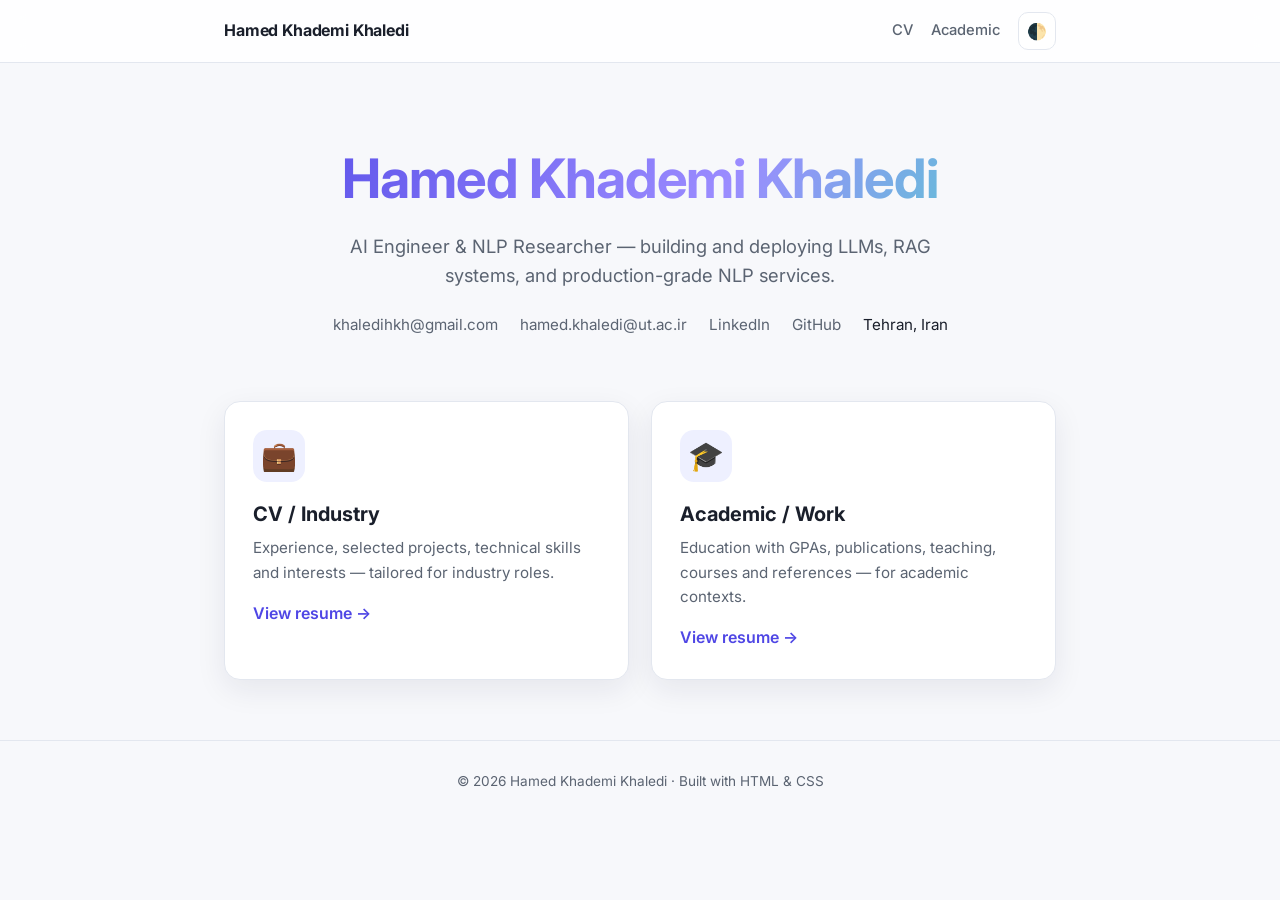
==== index.html @ bf644f71 "Add resume site (landing + CV + academic versions)" ====
<!DOCTYPE html>
<html lang="en" data-theme="light">
<head>
  <meta charset="UTF-8" />
  <meta name="viewport" content="width=device-width, initial-scale=1.0" />
  <title>Hamed Khademi Khaledi — Resume</title>
  <meta name="description" content="AI Engineer & NLP Researcher. Resume of Hamed Khademi Khaledi." />
  <link rel="stylesheet" href="assets/style.css" />
  <link rel="preconnect" href="https://fonts.googleapis.com" />
  <link href="https://fonts.googleapis.com/css2?family=Inter:wght@400;500;600;700&display=swap" rel="stylesheet" />
</head>
<body>
  <nav class="nav">
    <div class="wrap nav-inner">
      <div class="brand"><a href="index.html">Hamed Khademi Khaledi</a></div>
      <div class="nav-links">
        <a href="cv.html">CV</a>
        <a href="work.html">Academic</a>
        <button class="theme-toggle" data-theme-toggle aria-label="Toggle theme" title="Toggle light/dark">🌓</button>
      </div>
    </div>
  </nav>

  <header class="hero wrap">
    <h1>Hamed Khademi Khaledi</h1>
    <p class="tagline">AI Engineer &amp; NLP Researcher — building and deploying LLMs, RAG systems, and production-grade NLP services.</p>
    <div class="contacts">
      <a href="mailto:khaledihkh@gmail.com">khaledihkh@gmail.com</a>
      <a href="mailto:hamed.khaledi@ut.ac.ir">hamed.khaledi@ut.ac.ir</a>
      <a href="https://www.linkedin.com/in/hamed-khademi/" target="_blank" rel="noopener">LinkedIn</a>
      <a href="https://github.com/hamedkhaledi" target="_blank" rel="noopener">GitHub</a>
      <span>Tehran, Iran</span>
    </div>
  </header>

  <main class="wrap">
    <section class="cards">
      <a class="card" href="cv.html">
        <div class="ico">💼</div>
        <h3>CV / Industry</h3>
        <p>Experience, selected projects, technical skills and interests — tailored for industry roles.</p>
        <div class="go">View resume →</div>
      </a>
      <a class="card" href="work.html">
        <div class="ico">🎓</div>
        <h3>Academic / Work</h3>
        <p>Education with GPAs, publications, teaching, courses and references — for academic contexts.</p>
        <div class="go">View resume →</div>
      </a>
    </section>
  </main>

  <footer>
    <div class="wrap">© <span id="year"></span> Hamed Khademi Khaledi · Built with HTML &amp; CSS</div>
  </footer>

  <script src="assets/theme.js"></script>
  <script>document.getElementById("year").textContent = new Date().getFullYear();</script>
</body>
</html>
---- assets/style.css ----
:root {
  --bg: #f7f8fb;
  --bg-elev: #ffffff;
  --bg-soft: #eef1f7;
  --text: #1a1f2b;
  --text-soft: #5b6472;
  --accent: #4f46e5;
  --accent-soft: #eef0ff;
  --border: #e3e7ef;
  --shadow: 0 10px 30px rgba(20, 30, 60, 0.08);
  --radius: 16px;
  --max: 880px;
}

[data-theme="dark"] {
  --bg: #0e1117;
  --bg-elev: #161b22;
  --bg-soft: #1c232d;
  --text: #e6e9ef;
  --text-soft: #97a0b0;
  --accent: #818cf8;
  --accent-soft: #1e2440;
  --border: #2a313c;
  --shadow: 0 10px 30px rgba(0, 0, 0, 0.45);
}

* { box-sizing: border-box; }

html { scroll-behavior: smooth; }

body {
  margin: 0;
  font-family: "Inter", -apple-system, BlinkMacSystemFont, "Segoe UI", Roboto,
    Helvetica, Arial, sans-serif;
  background: var(--bg);
  color: var(--text);
  line-height: 1.6;
  -webkit-font-smoothing: antialiased;
  transition: background 0.25s ease, color 0.25s ease;
}

a { color: var(--accent); text-decoration: none; }
a:hover { text-decoration: underline; }

.wrap { max-width: var(--max); margin: 0 auto; padding: 0 24px; }

/* ---------- Top nav ---------- */
.nav {
  position: sticky;
  top: 0;
  z-index: 20;
  background: color-mix(in srgb, var(--bg-elev) 85%, transparent);
  backdrop-filter: saturate(180%) blur(12px);
  border-bottom: 1px solid var(--border);
}
.nav-inner {
  display: flex;
  align-items: center;
  justify-content: space-between;
  height: 62px;
}
.brand { font-weight: 700; letter-spacing: -0.01em; }
.brand a { color: var(--text); }
.brand a:hover { text-decoration: none; }
.nav-links { display: flex; align-items: center; gap: 18px; }
.nav-links a {
  color: var(--text-soft);
  font-size: 0.92rem;
  font-weight: 500;
}
.nav-links a:hover { color: var(--text); text-decoration: none; }

.theme-toggle {
  display: inline-flex;
  align-items: center;
  justify-content: center;
  width: 38px;
  height: 38px;
  border-radius: 10px;
  border: 1px solid var(--border);
  background: var(--bg-elev);
  color: var(--text);
  cursor: pointer;
  font-size: 1rem;
  transition: transform 0.15s ease, border-color 0.15s ease;
}
.theme-toggle:hover { transform: translateY(-1px); border-color: var(--accent); }

/* ---------- Hero (landing) ---------- */
.hero {
  padding: 72px 0 40px;
  text-align: center;
}
.hero h1 {
  font-size: clamp(2.2rem, 6vw, 3.4rem);
  margin: 0 0 10px;
  letter-spacing: -0.02em;
  background: linear-gradient(120deg, var(--accent), #9b8cff 60%, #4ad6c4);
  -webkit-background-clip: text;
  background-clip: text;
  color: transparent;
}
.hero .tagline {
  font-size: 1.15rem;
  color: var(--text-soft);
  margin: 0 auto 22px;
  max-width: 620px;
}
.hero .contacts {
  display: flex;
  flex-wrap: wrap;
  gap: 10px 22px;
  justify-content: center;
  font-size: 0.95rem;
}
.hero .contacts a { color: var(--text-soft); }
.hero .contacts a:hover { color: var(--accent); }

/* ---------- Version cards ---------- */
.cards {
  display: grid;
  grid-template-columns: repeat(auto-fit, minmax(260px, 1fr));
  gap: 22px;
  padding: 24px 0 60px;
}
.card {
  display: block;
  background: var(--bg-elev);
  border: 1px solid var(--border);
  border-radius: var(--radius);
  padding: 28px;
  box-shadow: var(--shadow);
  transition: transform 0.18s ease, border-color 0.18s ease;
  color: var(--text);
}
.card:hover {
  transform: translateY(-4px);
  border-color: var(--accent);
  text-decoration: none;
}
.card .ico {
  font-size: 1.8rem;
  width: 52px; height: 52px;
  display: grid; place-items: center;
  border-radius: 14px;
  background: var(--accent-soft);
  color: var(--accent);
  margin-bottom: 16px;
}
.card h3 { margin: 0 0 6px; font-size: 1.25rem; }
.card p { margin: 0; color: var(--text-soft); font-size: 0.95rem; }
.card .go { margin-top: 16px; font-weight: 600; color: var(--accent); }

/* ---------- Resume page ---------- */
.resume { padding: 40px 0 70px; }
.resume-header { text-align: center; padding-bottom: 8px; }
.resume-header h1 {
  font-size: clamp(1.8rem, 5vw, 2.6rem);
  margin: 0 0 8px;
  letter-spacing: -0.02em;
}
.resume-header .sub { color: var(--text-soft); margin: 0 0 12px; }
.resume-header .contacts {
  display: flex; flex-wrap: wrap; gap: 6px 18px;
  justify-content: center; font-size: 0.9rem; color: var(--text-soft);
}

.section { margin-top: 34px; }
.section > h2 {
  font-size: 1.05rem;
  text-transform: uppercase;
  letter-spacing: 0.08em;
  color: var(--accent);
  margin: 0 0 14px;
  padding-bottom: 8px;
  border-bottom: 2px solid var(--border);
}

.entry { margin-bottom: 18px; }
.entry .row {
  display: flex;
  justify-content: space-between;
  align-items: baseline;
  gap: 16px;
  flex-wrap: wrap;
}
.entry .title { font-weight: 700; }
.entry .org { color: var(--text-soft); font-weight: 500; }
.entry .meta { color: var(--text-soft); font-size: 0.88rem; white-space: nowrap; }
.entry ul { margin: 6px 0 0; padding-left: 20px; }
.entry ul li { margin: 3px 0; }

.summary p { color: var(--text); margin: 0; }

.skills { display: grid; grid-template-columns: repeat(auto-fit, minmax(240px, 1fr)); gap: 10px 24px; }
.skill { margin: 4px 0; }
.skill b { color: var(--text); }

.back-link { display: inline-block; margin-top: 30px; color: var(--text-soft); font-size: 0.9rem; }
.back-link:hover { color: var(--accent); }

footer {
  text-align: center;
  color: var(--text-soft);
  font-size: 0.85rem;
  padding: 30px 0 50px;
  border-top: 1px solid var(--border);
}

@media (max-width: 520px) {
  .nav-links { gap: 12px; }
  .resume-header .contacts { font-size: 0.82rem; }
}
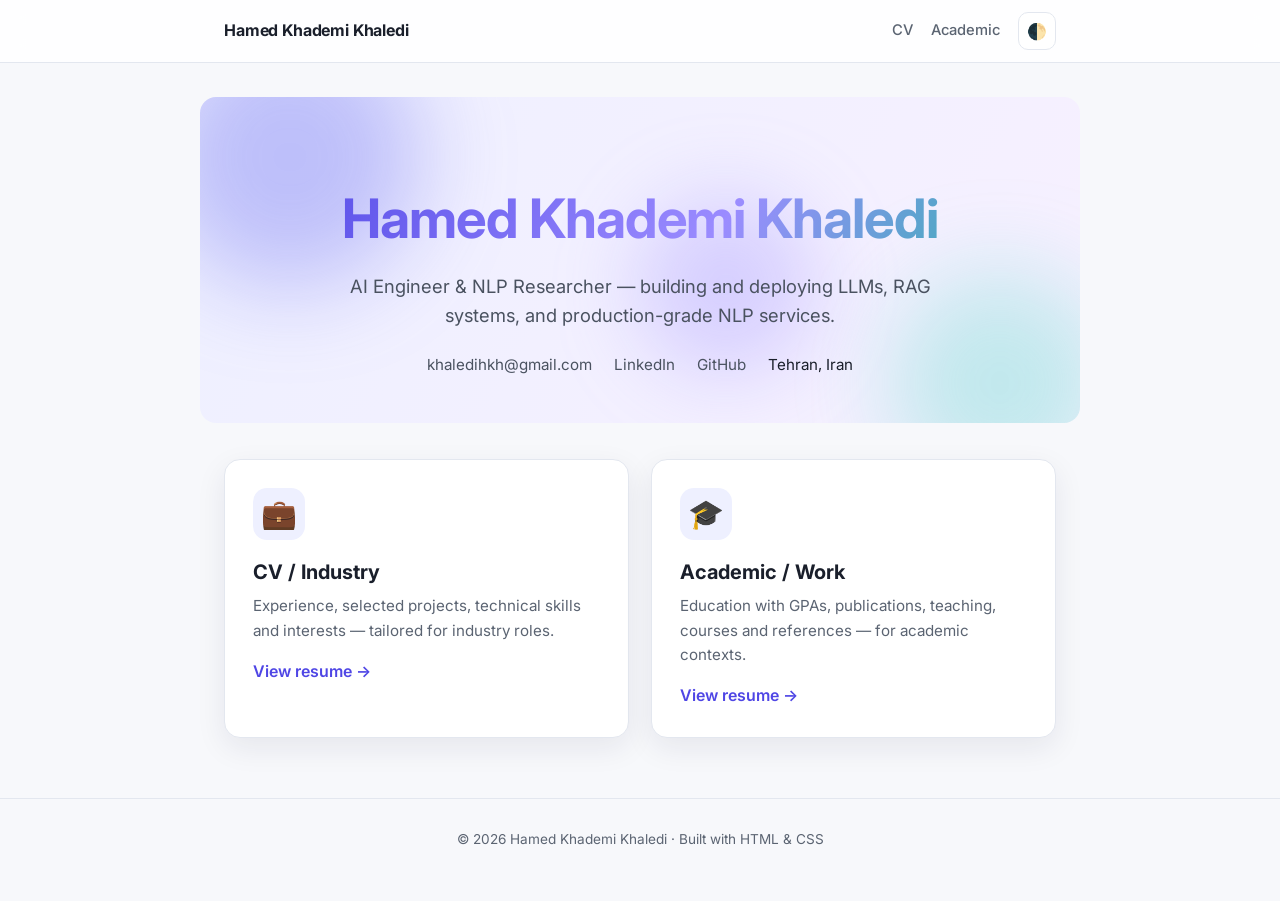
==== commit b5d8cd25: "Enhance site: gradient hero, scroll-reveal, section nav, skill bars; drop ut.ac.ir & Twitter" ====
--- a/index.html
+++ b/index.html
@@ -22,11 +22,11 @@
   </nav>
 
   <header class="hero wrap">
+    <span class="blob" aria-hidden="true"></span>
     <h1>Hamed Khademi Khaledi</h1>
     <p class="tagline">AI Engineer &amp; NLP Researcher — building and deploying LLMs, RAG systems, and production-grade NLP services.</p>
     <div class="contacts">
       <a href="mailto:khaledihkh@gmail.com">khaledihkh@gmail.com</a>
-      <a href="mailto:hamed.khaledi@ut.ac.ir">hamed.khaledi@ut.ac.ir</a>
       <a href="https://www.linkedin.com/in/hamed-khademi/" target="_blank" rel="noopener">LinkedIn</a>
       <a href="https://github.com/hamedkhaledi" target="_blank" rel="noopener">GitHub</a>
       <span>Tehran, Iran</span>
@@ -34,7 +34,7 @@
   </header>
 
   <main class="wrap">
-    <section class="cards">
+    <section class="cards reveal">
       <a class="card" href="cv.html">
         <div class="ico">💼</div>
         <h3>CV / Industry</h3>
--- a/assets/style.css
+++ b/assets/style.css
@@ -10,6 +10,13 @@
   --shadow: 0 10px 30px rgba(20, 30, 60, 0.08);
   --radius: 16px;
   --max: 880px;
+
+  --hero-grad: linear-gradient(120deg, #eef0ff 0%, #f6f0ff 45%, #e8fbff 100%);
+  --blob-1: rgba(99, 102, 241, 0.35);
+  --blob-2: rgba(74, 214, 196, 0.30);
+  --blob-3: rgba(155, 140, 255, 0.32);
+  --hero-text: #1a1f2b;
+  --hero-sub: #4a5260;
 }
 
 [data-theme="dark"] {
@@ -22,6 +29,13 @@
   --accent-soft: #1e2440;
   --border: #2a313c;
   --shadow: 0 10px 30px rgba(0, 0, 0, 0.45);
+
+  --hero-grad: linear-gradient(120deg, #1b2138 0%, #271b3c 45%, #102a33 100%);
+  --blob-1: rgba(129, 140, 248, 0.40);
+  --blob-2: rgba(74, 214, 196, 0.28);
+  --blob-3: rgba(155, 140, 255, 0.34);
+  --hero-text: #eef1f8;
+  --hero-sub: #aab2c2;
 }
 
 * { box-sizing: border-box; }
@@ -86,23 +100,90 @@
 }
 .theme-toggle:hover { transform: translateY(-1px); border-color: var(--accent); }
 
+/* ---------- Gradient hero + floating blobs ---------- */
+.hero,
+.resume-header {
+  position: relative;
+  overflow: hidden;
+  border-radius: var(--radius);
+  background: var(--hero-grad);
+  background-size: 200% 200%;
+  animation: heroShift 14s ease infinite;
+  color: var(--hero-text);
+}
+.hero > *,
+.resume-header > * { position: relative; z-index: 2; }
+
+.hero::before, .hero::after,
+.resume-header::before, .resume-header::after {
+  content: "";
+  position: absolute;
+  border-radius: 50%;
+  filter: blur(46px);
+  z-index: 1;
+  pointer-events: none;
+}
+.hero::before, .resume-header::before {
+  width: 260px; height: 260px;
+  background: var(--blob-1);
+  top: -70px; left: -40px;
+  animation: float1 11s ease-in-out infinite;
+}
+.hero::after, .resume-header::after {
+  width: 220px; height: 220px;
+  background: var(--blob-2);
+  bottom: -70px; right: -30px;
+  animation: float2 13s ease-in-out infinite;
+}
+/* third blob via an inner span for richer motion */
+.blob {
+  position: absolute;
+  width: 180px; height: 180px;
+  border-radius: 50%;
+  background: var(--blob-3);
+  filter: blur(40px);
+  z-index: 1;
+  top: 30%; right: 30%;
+  animation: float3 15s ease-in-out infinite;
+  pointer-events: none;
+}
+
+@keyframes heroShift {
+  0% { background-position: 0% 50%; }
+  50% { background-position: 100% 50%; }
+  100% { background-position: 0% 50%; }
+}
+@keyframes float1 {
+  0%, 100% { transform: translate(0, 0) scale(1); }
+  50% { transform: translate(40px, 30px) scale(1.1); }
+}
+@keyframes float2 {
+  0%, 100% { transform: translate(0, 0) scale(1); }
+  50% { transform: translate(-35px, -25px) scale(1.12); }
+}
+@keyframes float3 {
+  0%, 100% { transform: translate(0, 0) scale(1); }
+  50% { transform: translate(-30px, 35px) scale(0.9); }
+}
+
 /* ---------- Hero (landing) ---------- */
 .hero {
-  padding: 72px 0 40px;
+  padding: 78px 28px 46px;
   text-align: center;
+  margin-top: 34px;
 }
 .hero h1 {
   font-size: clamp(2.2rem, 6vw, 3.4rem);
   margin: 0 0 10px;
   letter-spacing: -0.02em;
-  background: linear-gradient(120deg, var(--accent), #9b8cff 60%, #4ad6c4);
+  background: linear-gradient(120deg, var(--accent), #9b8cff 60%, #2bb6a8);
   -webkit-background-clip: text;
   background-clip: text;
   color: transparent;
 }
 .hero .tagline {
   font-size: 1.15rem;
-  color: var(--text-soft);
+  color: var(--hero-sub);
   margin: 0 auto 22px;
   max-width: 620px;
 }
@@ -113,7 +194,7 @@
   justify-content: center;
   font-size: 0.95rem;
 }
-.hero .contacts a { color: var(--text-soft); }
+.hero .contacts a { color: var(--hero-sub); }
 .hero .contacts a:hover { color: var(--accent); }
 
 /* ---------- Version cards ---------- */
@@ -121,7 +202,7 @@
   display: grid;
   grid-template-columns: repeat(auto-fit, minmax(260px, 1fr));
   gap: 22px;
-  padding: 24px 0 60px;
+  padding: 36px 0 60px;
 }
 .card {
   display: block;
@@ -153,19 +234,63 @@
 
 /* ---------- Resume page ---------- */
 .resume { padding: 40px 0 70px; }
-.resume-header { text-align: center; padding-bottom: 8px; }
+.resume-header {
+  text-align: center;
+  padding: 54px 28px 40px;
+  margin-bottom: 8px;
+}
 .resume-header h1 {
   font-size: clamp(1.8rem, 5vw, 2.6rem);
   margin: 0 0 8px;
   letter-spacing: -0.02em;
-}
-.resume-header .sub { color: var(--text-soft); margin: 0 0 12px; }
+  color: var(--hero-text);
+}
+.resume-header .sub { color: var(--hero-sub); margin: 0 0 12px; }
 .resume-header .contacts {
   display: flex; flex-wrap: wrap; gap: 6px 18px;
-  justify-content: center; font-size: 0.9rem; color: var(--text-soft);
-}
-
-.section { margin-top: 34px; }
+  justify-content: center; font-size: 0.9rem; color: var(--hero-sub);
+}
+.resume-header .contacts a { color: var(--hero-sub); }
+.resume-header .contacts a:hover { color: var(--accent); }
+
+/* ---------- Section pill nav (TOC) ---------- */
+.toc {
+  position: sticky;
+  top: 62px;
+  z-index: 15;
+  background: color-mix(in srgb, var(--bg) 88%, transparent);
+  backdrop-filter: saturate(160%) blur(10px);
+  border-bottom: 1px solid var(--border);
+  margin: 22px 0 8px;
+}
+.toc-inner {
+  display: flex;
+  gap: 8px;
+  padding: 10px 0;
+  overflow-x: auto;
+  scrollbar-width: none;
+}
+.toc-inner::-webkit-scrollbar { display: none; }
+.toc a {
+  padding: 6px 14px;
+  border-radius: 999px;
+  font-size: 0.82rem;
+  font-weight: 600;
+  color: var(--text-soft);
+  border: 1px solid var(--border);
+  background: var(--bg-elev);
+  white-space: nowrap;
+  transition: all 0.15s ease;
+}
+.toc a:hover { color: var(--text); text-decoration: none; border-color: var(--accent); }
+.toc a.active {
+  background: var(--accent);
+  color: #fff;
+  border-color: var(--accent);
+}
+
+/* ---------- Sections & reveal ---------- */
+.section { margin-top: 34px; scroll-margin-top: 120px; }
 .section > h2 {
   font-size: 1.05rem;
   text-transform: uppercase;
@@ -192,9 +317,30 @@
 
 .summary p { color: var(--text); margin: 0; }
 
-.skills { display: grid; grid-template-columns: repeat(auto-fit, minmax(240px, 1fr)); gap: 10px 24px; }
-.skill { margin: 4px 0; }
-.skill b { color: var(--text); }
+/* ---------- Animated skill bars ---------- */
+.skills {
+  display: grid;
+  grid-template-columns: repeat(auto-fit, minmax(280px, 1fr));
+  gap: 16px 28px;
+}
+.skill { margin: 0; }
+.skill .label { font-size: 0.92rem; }
+.skill .label b { color: var(--text); }
+.skill .bar {
+  height: 7px;
+  border-radius: 999px;
+  background: var(--bg-soft);
+  margin-top: 7px;
+  overflow: hidden;
+}
+.skill .fill {
+  height: 100%;
+  width: 0;
+  border-radius: 999px;
+  background: linear-gradient(90deg, var(--accent), #9b8cff 70%, #2bb6a8);
+  transition: width 1s cubic-bezier(0.2, 0.8, 0.2, 1);
+}
+.skill.is-visible .fill { width: 100%; }
 
 .back-link { display: inline-block; margin-top: 30px; color: var(--text-soft); font-size: 0.9rem; }
 .back-link:hover { color: var(--accent); }
@@ -207,6 +353,25 @@
   border-top: 1px solid var(--border);
 }
 
+/* ---------- Scroll-reveal ---------- */
+.reveal {
+  opacity: 0;
+  transform: translateY(26px);
+  transition: opacity 0.6s ease, transform 0.6s ease;
+}
+.reveal.is-visible {
+  opacity: 1;
+  transform: none;
+}
+
+@media (prefers-reduced-motion: reduce) {
+  .reveal { opacity: 1; transform: none; transition: none; }
+  .hero, .resume-header, .hero::before, .hero::after,
+  .resume-header::before, .resume-header::after, .blob { animation: none; }
+  .skill .fill { transition: none; }
+  .skill.is-visible .fill { width: 100%; }
+}
+
 @media (max-width: 520px) {
   .nav-links { gap: 12px; }
   .resume-header .contacts { font-size: 0.82rem; }
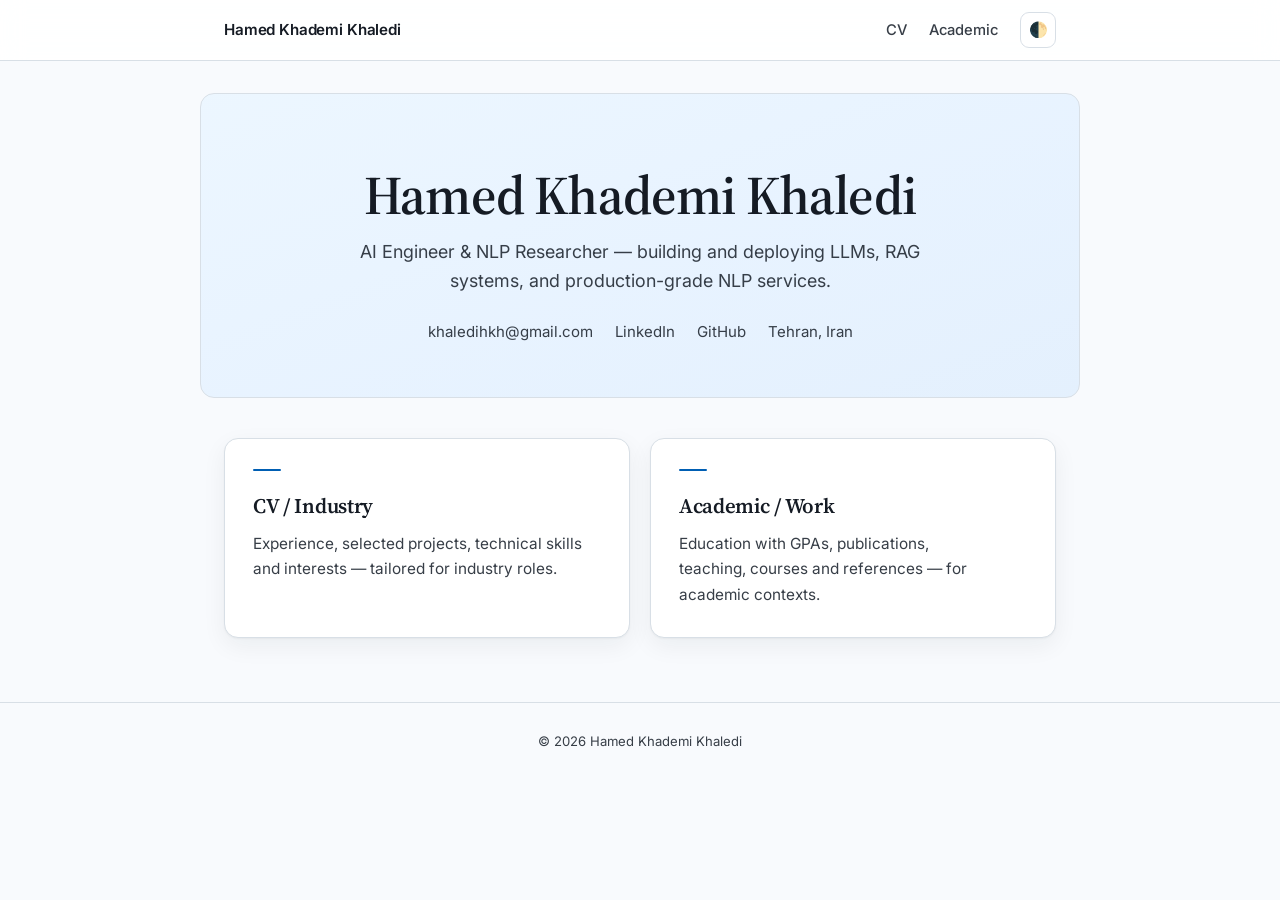
==== commit 46ef67a4: "Polish site styling and interactivity" ====
--- a/index.html
+++ b/index.html
@@ -7,7 +7,8 @@
   <meta name="description" content="AI Engineer & NLP Researcher. Resume of Hamed Khademi Khaledi." />
   <link rel="stylesheet" href="assets/style.css" />
   <link rel="preconnect" href="https://fonts.googleapis.com" />
-  <link href="https://fonts.googleapis.com/css2?family=Inter:wght@400;500;600;700&display=swap" rel="stylesheet" />
+  <link rel="preconnect" href="https://fonts.gstatic.com" crossorigin />
+  <link href="https://fonts.googleapis.com/css2?family=Inter:wght@400;500;600;700&family=Source+Serif+4:opsz,wght@8..60,400;8..60,600;8..60,700&display=swap" rel="stylesheet" />
 </head>
 <body>
   <nav class="nav">
@@ -22,9 +23,8 @@
   </nav>
 
   <header class="hero wrap">
-    <span class="blob" aria-hidden="true"></span>
     <h1>Hamed Khademi Khaledi</h1>
-    <p class="tagline">AI Engineer &amp; NLP Researcher — building and deploying LLMs, RAG systems, and production-grade NLP services.</p>
+    <p class="tagline">AI Engineer & NLP Researcher — building and deploying LLMs, RAG systems, and production-grade NLP services.</p>
     <div class="contacts">
       <a href="mailto:khaledihkh@gmail.com">khaledihkh@gmail.com</a>
       <a href="https://www.linkedin.com/in/hamed-khademi/" target="_blank" rel="noopener">LinkedIn</a>
@@ -36,25 +36,26 @@
   <main class="wrap">
     <section class="cards reveal">
       <a class="card" href="cv.html">
-        <div class="ico">💼</div>
+        <div class="marker" aria-hidden="true"></div>
         <h3>CV / Industry</h3>
         <p>Experience, selected projects, technical skills and interests — tailored for industry roles.</p>
-        <div class="go">View resume →</div>
       </a>
       <a class="card" href="work.html">
-        <div class="ico">🎓</div>
+        <div class="marker" aria-hidden="true"></div>
         <h3>Academic / Work</h3>
         <p>Education with GPAs, publications, teaching, courses and references — for academic contexts.</p>
-        <div class="go">View resume →</div>
       </a>
     </section>
   </main>
 
   <footer>
-    <div class="wrap">© <span id="year"></span> Hamed Khademi Khaledi · Built with HTML &amp; CSS</div>
+    <div class="wrap">© <span id="year"></span> Hamed Khademi Khaledi</div>
   </footer>
 
   <script src="assets/theme.js"></script>
   <script>document.getElementById("year").textContent = new Date().getFullYear();</script>
+<!-- impeccable-live-start -->
+<script src="http://localhost:8400/live.js"></script>
+<!-- impeccable-live-end -->
 </body>
 </html>
--- a/assets/style.css
+++ b/assets/style.css
@@ -1,41 +1,65 @@
+/* ============================================================
+   Hamed Khademi Khaledi — Resume site
+   One committed brand color (editorial blue, OKLCH).
+   Tinted neutrals lean toward that hue, not toward warmth.
+   Serif display + sans body = contrast axis, not Inter-everywhere.
+   ============================================================ */
+
 :root {
-  --bg: #f7f8fb;
-  --bg-elev: #ffffff;
-  --bg-soft: #eef1f7;
-  --text: #1a1f2b;
-  --text-soft: #5b6472;
-  --accent: #4f46e5;
-  --accent-soft: #eef0ff;
-  --border: #e3e7ef;
-  --shadow: 0 10px 30px rgba(20, 30, 60, 0.08);
-  --radius: 16px;
+  /* Brand anchor — one saturated color, identity-driven */
+  --accent:        oklch(0.48 0.16 250);
+  --accent-strong: oklch(0.40 0.18 250);
+  --accent-soft:   oklch(0.96 0.018 250);
+
+  /* Tinted neutrals — slight cool lean toward the accent hue */
+  --bg:        oklch(0.985 0.004 250);
+  --bg-elev:   oklch(1 0 0);
+  --bg-soft:   oklch(0.965 0.006 250);
+  --text:      oklch(0.22 0.02 256);
+  --text-soft: oklch(0.36 0.018 256);
+  --border:    oklch(0.90 0.012 250);
+  --rule:      oklch(0.88 0.012 250);
+
+  --shadow: 0 1px 2px oklch(0.22 0.02 256 / 0.04),
+            0 8px 24px oklch(0.22 0.02 256 / 0.06);
+  --radius: 14px;
   --max: 880px;
 
-  --hero-grad: linear-gradient(120deg, #eef0ff 0%, #f6f0ff 45%, #e8fbff 100%);
-  --blob-1: rgba(99, 102, 241, 0.35);
-  --blob-2: rgba(74, 214, 196, 0.30);
-  --blob-3: rgba(155, 140, 255, 0.32);
-  --hero-text: #1a1f2b;
-  --hero-sub: #4a5260;
+  /* Quiet hero surface — single-hue tonal shift, no rainbow blobs */
+  --hero-surface: linear-gradient(
+    160deg,
+    oklch(0.97 0.018 250) 0%,
+    oklch(0.95 0.022 250) 100%
+  );
+  --hero-text: var(--text);
+  --hero-sub:  oklch(0.36 0.02 256);
 }
 
 [data-theme="dark"] {
-  --bg: #0e1117;
-  --bg-elev: #161b22;
-  --bg-soft: #1c232d;
-  --text: #e6e9ef;
-  --text-soft: #97a0b0;
-  --accent: #818cf8;
-  --accent-soft: #1e2440;
-  --border: #2a313c;
-  --shadow: 0 10px 30px rgba(0, 0, 0, 0.45);
-
-  --hero-grad: linear-gradient(120deg, #1b2138 0%, #271b3c 45%, #102a33 100%);
-  --blob-1: rgba(129, 140, 248, 0.40);
-  --blob-2: rgba(74, 214, 196, 0.28);
-  --blob-3: rgba(155, 140, 255, 0.34);
-  --hero-text: #eef1f8;
-  --hero-sub: #aab2c2;
+  --accent:        oklch(0.72 0.15 250);
+  /* ponytail: saturated blue link tops out ~4.2:1 on this dark bg; it is
+     interactive UI text (not body prose) and gains contrast via underline. */
+  --accent-strong: oklch(0.94 0.12 250);
+  --accent-soft:   oklch(0.30 0.04 250);
+
+  --bg:        oklch(0.20 0.012 256);
+  --bg-elev:   oklch(0.24 0.014 256);
+  --bg-soft:    oklch(0.28 0.016 256);
+  --text:      oklch(0.97 0.005 256);
+  --text-soft: oklch(0.95 0.014 256);
+  --border:    oklch(0.34 0.014 256);
+  --rule:      oklch(0.36 0.014 256);
+
+  --shadow: 0 1px 2px oklch(0 0 0 / 0.3),
+            0 8px 24px oklch(0 0 0 / 0.4);
+
+  --hero-surface: linear-gradient(
+    160deg,
+    oklch(0.255 0.022 256) 0%,
+    oklch(0.215 0.020 256) 100%
+  );
+  --hero-text: oklch(0.98 0.005 256);
+  --hero-sub:  oklch(0.93 0.014 256);
 }
 
 * { box-sizing: border-box; }
@@ -48,13 +72,24 @@
     Helvetica, Arial, sans-serif;
   background: var(--bg);
   color: var(--text);
-  line-height: 1.6;
+  line-height: 1.65;
+  font-size: 16px;
   -webkit-font-smoothing: antialiased;
+  text-rendering: optimizeLegibility;
   transition: background 0.25s ease, color 0.25s ease;
 }
 
-a { color: var(--accent); text-decoration: none; }
-a:hover { text-decoration: underline; }
+/* Serif display face — headings only, contrast axis against Inter body */
+h1, h2, h3 {
+  font-family: "Source Serif 4", "Newsreader", Georgia, "Times New Roman",
+    serif;
+  font-weight: 600;
+  letter-spacing: -0.015em;
+  text-wrap: balance;
+}
+
+a { color: var(--accent-strong); text-decoration: none; }
+a:hover { text-decoration: underline; text-underline-offset: 2px; }
 
 .wrap { max-width: var(--max); margin: 0 auto; padding: 0 24px; }
 
@@ -62,21 +97,22 @@
 .nav {
   position: sticky;
   top: 0;
-  z-index: 20;
-  background: color-mix(in srgb, var(--bg-elev) 85%, transparent);
-  backdrop-filter: saturate(180%) blur(12px);
+  z-index: 30;
+  background: color-mix(in srgb, var(--bg-elev) 88%, transparent);
+  backdrop-filter: saturate(160%) blur(12px);
+  -webkit-backdrop-filter: saturate(160%) blur(12px);
   border-bottom: 1px solid var(--border);
 }
 .nav-inner {
   display: flex;
   align-items: center;
   justify-content: space-between;
-  height: 62px;
-}
-.brand { font-weight: 700; letter-spacing: -0.01em; }
+  height: 60px;
+}
+.brand { font-size: 0.95rem; font-weight: 600; letter-spacing: -0.01em; }
 .brand a { color: var(--text); }
 .brand a:hover { text-decoration: none; }
-.nav-links { display: flex; align-items: center; gap: 18px; }
+.nav-links { display: flex; align-items: center; gap: 22px; }
 .nav-links a {
   color: var(--text-soft);
   font-size: 0.92rem;
@@ -88,220 +124,206 @@
   display: inline-flex;
   align-items: center;
   justify-content: center;
-  width: 38px;
-  height: 38px;
-  border-radius: 10px;
+  width: 36px;
+  height: 36px;
+  border-radius: 9px;
   border: 1px solid var(--border);
   background: var(--bg-elev);
   color: var(--text);
   cursor: pointer;
-  font-size: 1rem;
-  transition: transform 0.15s ease, border-color 0.15s ease;
-}
-.theme-toggle:hover { transform: translateY(-1px); border-color: var(--accent); }
-
-/* ---------- Gradient hero + floating blobs ---------- */
+  font-size: 0.95rem;
+  transition: border-color 0.15s ease, color 0.15s ease;
+}
+.theme-toggle:hover { border-color: var(--accent); color: var(--accent-strong); }
+
+/* ---------- Hero surfaces (landing + resume headers) ----------
+   Single-hue tonal gradient, no blurred color blobs, no
+   background-clip:text. Solid ink for the name, serif face
+   carries the hierarchy. */
 .hero,
 .resume-header {
   position: relative;
-  overflow: hidden;
+  background: var(--hero-surface);
+  color: var(--hero-text);
+  border: 1px solid var(--border);
   border-radius: var(--radius);
-  background: var(--hero-grad);
-  background-size: 200% 200%;
-  animation: heroShift 14s ease infinite;
-  color: var(--hero-text);
 }
 .hero > *,
-.resume-header > * { position: relative; z-index: 2; }
-
-.hero::before, .hero::after,
-.resume-header::before, .resume-header::after {
-  content: "";
-  position: absolute;
-  border-radius: 50%;
-  filter: blur(46px);
-  z-index: 1;
-  pointer-events: none;
-}
-.hero::before, .resume-header::before {
-  width: 260px; height: 260px;
-  background: var(--blob-1);
-  top: -70px; left: -40px;
-  animation: float1 11s ease-in-out infinite;
-}
-.hero::after, .resume-header::after {
-  width: 220px; height: 220px;
-  background: var(--blob-2);
-  bottom: -70px; right: -30px;
-  animation: float2 13s ease-in-out infinite;
-}
-/* third blob via an inner span for richer motion */
-.blob {
-  position: absolute;
-  width: 180px; height: 180px;
-  border-radius: 50%;
-  background: var(--blob-3);
-  filter: blur(40px);
-  z-index: 1;
-  top: 30%; right: 30%;
-  animation: float3 15s ease-in-out infinite;
-  pointer-events: none;
-}
-
-@keyframes heroShift {
-  0% { background-position: 0% 50%; }
-  50% { background-position: 100% 50%; }
-  100% { background-position: 0% 50%; }
-}
-@keyframes float1 {
-  0%, 100% { transform: translate(0, 0) scale(1); }
-  50% { transform: translate(40px, 30px) scale(1.1); }
-}
-@keyframes float2 {
-  0%, 100% { transform: translate(0, 0) scale(1); }
-  50% { transform: translate(-35px, -25px) scale(1.12); }
-}
-@keyframes float3 {
-  0%, 100% { transform: translate(0, 0) scale(1); }
-  50% { transform: translate(-30px, 35px) scale(0.9); }
-}
+.resume-header > * { position: relative; }
 
 /* ---------- Hero (landing) ---------- */
 .hero {
-  padding: 78px 28px 46px;
+  padding: 72px 32px 52px;
   text-align: center;
-  margin-top: 34px;
+  margin-top: 32px;
 }
 .hero h1 {
-  font-size: clamp(2.2rem, 6vw, 3.4rem);
-  margin: 0 0 10px;
-  letter-spacing: -0.02em;
-  background: linear-gradient(120deg, var(--accent), #9b8cff 60%, #2bb6a8);
-  -webkit-background-clip: text;
-  background-clip: text;
-  color: transparent;
-}
+  font-size: clamp(2.4rem, 5vw, 3.4rem);
+  line-height: 1.08;
+  margin: 0 0 12px;
+  color: var(--hero-text);
+}
+.hero h1 .accent { color: var(--accent-strong); }
 .hero .tagline {
-  font-size: 1.15rem;
+  font-size: 1.12rem;
   color: var(--hero-sub);
-  margin: 0 auto 22px;
-  max-width: 620px;
+  margin: 0 auto 24px;
+  max-width: 56ch;
+  text-wrap: pretty;
 }
 .hero .contacts {
   display: flex;
   flex-wrap: wrap;
-  gap: 10px 22px;
+  gap: 8px 22px;
   justify-content: center;
-  font-size: 0.95rem;
+  font-size: 0.94rem;
 }
 .hero .contacts a { color: var(--hero-sub); }
-.hero .contacts a:hover { color: var(--accent); }
+.hero .contacts a:hover { color: var(--accent-strong); text-decoration: none; }
+.hero .contacts span { color: var(--hero-sub); }
 
 /* ---------- Version cards ---------- */
 .cards {
   display: grid;
-  grid-template-columns: repeat(auto-fit, minmax(260px, 1fr));
-  gap: 22px;
-  padding: 36px 0 60px;
+  grid-template-columns: repeat(auto-fit, minmax(280px, 1fr));
+  gap: 20px;
+  padding: 40px 0 64px;
 }
 .card {
   display: block;
   background: var(--bg-elev);
   border: 1px solid var(--border);
   border-radius: var(--radius);
-  padding: 28px;
+  padding: 30px 28px;
   box-shadow: var(--shadow);
   transition: transform 0.18s ease, border-color 0.18s ease;
   color: var(--text);
 }
 .card:hover {
-  transform: translateY(-4px);
+  transform: translateY(-3px);
   border-color: var(--accent);
   text-decoration: none;
 }
-.card .ico {
-  font-size: 1.8rem;
-  width: 52px; height: 52px;
-  display: grid; place-items: center;
-  border-radius: 14px;
-  background: var(--accent-soft);
-  color: var(--accent);
-  margin-bottom: 16px;
-}
-.card h3 { margin: 0 0 6px; font-size: 1.25rem; }
-.card p { margin: 0; color: var(--text-soft); font-size: 0.95rem; }
-.card .go { margin-top: 16px; font-weight: 600; color: var(--accent); }
+.card h3 {
+  font-size: 1.3rem;
+  margin: 0 0 8px;
+  color: var(--text);
+}
+.card p {
+  margin: 0;
+  color: var(--text-soft);
+  font-size: 0.96rem;
+  max-width: 42ch;
+  text-wrap: pretty;
+}
+
+/* One deliberate accent marker — not a card icon, not a site-wide
+   numbered scaffold. A short rule, only on the landing cards. */
+.card .marker {
+  width: 28px;
+  height: 2px;
+  background: var(--accent);
+  margin-bottom: 18px;
+  border-radius: 2px;
+}
 
 /* ---------- Resume page ---------- */
-.resume { padding: 40px 0 70px; }
+.resume { padding: 32px 0 70px; }
 .resume-header {
   text-align: center;
-  padding: 54px 28px 40px;
-  margin-bottom: 8px;
+  padding: 48px 28px 36px;
+  margin-bottom: 4px;
 }
 .resume-header h1 {
-  font-size: clamp(1.8rem, 5vw, 2.6rem);
+  font-size: clamp(1.9rem, 4.5vw, 2.6rem);
+  line-height: 1.1;
   margin: 0 0 8px;
-  letter-spacing: -0.02em;
   color: var(--hero-text);
 }
-.resume-header .sub { color: var(--hero-sub); margin: 0 0 12px; }
+.resume-header .sub {
+  color: var(--hero-sub);
+  margin: 0 0 14px;
+  font-size: 1.02rem;
+}
 .resume-header .contacts {
-  display: flex; flex-wrap: wrap; gap: 6px 18px;
-  justify-content: center; font-size: 0.9rem; color: var(--hero-sub);
+  display: flex;
+  flex-wrap: wrap;
+  gap: 6px 18px;
+  justify-content: center;
+  font-size: 0.88rem;
+  color: var(--hero-sub);
 }
 .resume-header .contacts a { color: var(--hero-sub); }
-.resume-header .contacts a:hover { color: var(--accent); }
+.resume-header .contacts a:hover { color: var(--accent-strong); text-decoration: none; }
 
 /* ---------- Section pill nav (TOC) ---------- */
 .toc {
   position: sticky;
-  top: 62px;
-  z-index: 15;
-  background: color-mix(in srgb, var(--bg) 88%, transparent);
-  backdrop-filter: saturate(160%) blur(10px);
+  top: 60px;
+  z-index: 20;
+  background: color-mix(in srgb, var(--bg) 90%, transparent);
+  backdrop-filter: saturate(150%) blur(10px);
+  -webkit-backdrop-filter: saturate(150%) blur(10px);
   border-bottom: 1px solid var(--border);
-  margin: 22px 0 8px;
+  margin: 20px 0 4px;
 }
 .toc-inner {
   display: flex;
-  gap: 8px;
+  gap: 6px;
   padding: 10px 0;
   overflow-x: auto;
   scrollbar-width: none;
 }
 .toc-inner::-webkit-scrollbar { display: none; }
 .toc a {
-  padding: 6px 14px;
+  padding: 6px 13px;
   border-radius: 999px;
   font-size: 0.82rem;
-  font-weight: 600;
-  color: var(--text-soft);
-  border: 1px solid var(--border);
-  background: var(--bg-elev);
+  font-weight: 500;
+  color: var(--text-soft);
+  border: 1px solid transparent;
   white-space: nowrap;
-  transition: all 0.15s ease;
-}
-.toc a:hover { color: var(--text); text-decoration: none; border-color: var(--accent); }
+  transition: color 0.15s ease, border-color 0.15s ease;
+}
+.toc a:hover {
+  color: var(--text);
+  text-decoration: none;
+  border-color: var(--border);
+}
+/* Active = ink text + accent underline bar, not a saturated fill */
 .toc a.active {
+  color: var(--text);
+  border-color: var(--accent);
+  background: var(--accent-soft);
+}
+
+/* ---------- Sections ---------- */
+.section {
+  margin-top: 38px;
+  scroll-margin-top: 110px;
+}
+.section > h2 {
+  font-size: 1.32rem;
+  line-height: 1.25;
+  margin: 0 0 18px;
+  padding-bottom: 10px;
+  color: var(--text);
+  border-bottom: 1px solid var(--rule);
+  /* Short accent rule above the section, not a side-stripe on cards
+     and not a tiny tracked uppercase eyebrow */
+  position: relative;
+}
+.section > h2::before {
+  content: "";
+  display: block;
+  width: 32px;
+  height: 3px;
   background: var(--accent);
-  color: #fff;
-  border-color: var(--accent);
-}
-
-/* ---------- Sections & reveal ---------- */
-.section { margin-top: 34px; scroll-margin-top: 120px; }
-.section > h2 {
-  font-size: 1.05rem;
-  text-transform: uppercase;
-  letter-spacing: 0.08em;
-  color: var(--accent);
-  margin: 0 0 14px;
-  padding-bottom: 8px;
-  border-bottom: 2px solid var(--border);
-}
-
-.entry { margin-bottom: 18px; }
+  border-radius: 2px;
+  margin-bottom: 12px;
+}
+
+.entry { margin-bottom: 20px; }
 .entry .row {
   display: flex;
   justify-content: space-between;
@@ -309,55 +331,99 @@
   gap: 16px;
   flex-wrap: wrap;
 }
-.entry .title { font-weight: 700; }
-.entry .org { color: var(--text-soft); font-weight: 500; }
-.entry .meta { color: var(--text-soft); font-size: 0.88rem; white-space: nowrap; }
-.entry ul { margin: 6px 0 0; padding-left: 20px; }
-.entry ul li { margin: 3px 0; }
-
-.summary p { color: var(--text); margin: 0; }
-
-/* ---------- Animated skill bars ---------- */
+.entry .title { font-weight: 700; color: var(--text); }
+.entry .org {
+  color: var(--text-soft);
+  font-weight: 500;
+  font-size: 0.95rem;
+}
+.entry .meta {
+  color: var(--text-soft);
+  font-size: 0.86rem;
+  white-space: nowrap;
+  font-variant-numeric: tabular-nums;
+}
+.entry ul {
+  margin: 8px 0 0;
+  padding-left: 20px;
+}
+.entry ul li {
+  margin: 4px 0;
+  max-width: 70ch;
+  text-wrap: pretty;
+}
+.entry ul li b { color: var(--text); font-weight: 600; }
+
+.summary p {
+  color: var(--text);
+  margin: 0;
+  max-width: 70ch;
+  text-wrap: pretty;
+}
+
+/* Publication entry — indent so it reads as a citation, not a bullet */
+#publications ul li {
+  list-style: none;
+  margin-left: -20px;
+  padding-left: 16px;
+  border-left: 2px solid var(--rule);
+  max-width: 68ch;
+}
+
+/* ---------- Skills ---------- */
+/* Definition-list grid: category label + inline comma-separated tools.
+   No animated bars — they all filled to 100% and carried no signal. */
 .skills {
   display: grid;
   grid-template-columns: repeat(auto-fit, minmax(280px, 1fr));
-  gap: 16px 28px;
-}
-.skill { margin: 0; }
-.skill .label { font-size: 0.92rem; }
-.skill .label b { color: var(--text); }
-.skill .bar {
-  height: 7px;
-  border-radius: 999px;
-  background: var(--bg-soft);
-  margin-top: 7px;
-  overflow: hidden;
-}
-.skill .fill {
-  height: 100%;
-  width: 0;
-  border-radius: 999px;
-  background: linear-gradient(90deg, var(--accent), #9b8cff 70%, #2bb6a8);
-  transition: width 1s cubic-bezier(0.2, 0.8, 0.2, 1);
-}
-.skill.is-visible .fill { width: 100%; }
-
-.back-link { display: inline-block; margin-top: 30px; color: var(--text-soft); font-size: 0.9rem; }
-.back-link:hover { color: var(--accent); }
+  gap: 14px 28px;
+  padding: 4px 0;
+}
+.skill {
+  display: grid;
+  grid-template-columns: 1fr;
+  gap: 4px;
+  padding: 12px 14px;
+  background: var(--bg-elev);
+  border: 1px solid var(--border);
+  border-radius: 10px;
+}
+.skill .label {
+  font-size: 0.78rem;
+  font-weight: 600;
+  color: var(--accent-strong);
+  letter-spacing: 0.01em;
+  text-transform: none;
+}
+.skill .items {
+  font-size: 0.92rem;
+  color: var(--text);
+  line-height: 1.5;
+}
+
+.back-link {
+  display: inline-block;
+  margin-top: 36px;
+  color: var(--text-soft);
+  font-size: 0.88rem;
+}
+.back-link:hover { color: var(--accent-strong); }
 
 footer {
   text-align: center;
   color: var(--text-soft);
-  font-size: 0.85rem;
-  padding: 30px 0 50px;
+  font-size: 0.82rem;
+  padding: 28px 0 50px;
   border-top: 1px solid var(--border);
 }
 
-/* ---------- Scroll-reveal ---------- */
+/* ---------- Scroll-reveal (toned down) ----------
+   Was 26px translate + 0.6s — too much, read as "AI entrance".
+   Now 10px + 0.4s, opacity-based, subtle presence. */
 .reveal {
   opacity: 0;
-  transform: translateY(26px);
-  transition: opacity 0.6s ease, transform 0.6s ease;
+  transform: translateY(10px);
+  transition: opacity 0.4s ease, transform 0.4s ease;
 }
 .reveal.is-visible {
   opacity: 1;
@@ -365,14 +431,21 @@
 }
 
 @media (prefers-reduced-motion: reduce) {
+  html { scroll-behavior: auto; }
   .reveal { opacity: 1; transform: none; transition: none; }
-  .hero, .resume-header, .hero::before, .hero::after,
-  .resume-header::before, .resume-header::after, .blob { animation: none; }
-  .skill .fill { transition: none; }
-  .skill.is-visible .fill { width: 100%; }
+  .card { transition: none; }
 }
 
 @media (max-width: 520px) {
-  .nav-links { gap: 12px; }
+  .nav-links { gap: 14px; }
+  .nav-links a { font-size: 0.88rem; }
+  .hero { padding: 56px 22px 40px; }
+  .resume-header { padding: 40px 22px 30px; }
   .resume-header .contacts { font-size: 0.82rem; }
-}
+  .entry .meta { white-space: normal; }
+}
+
+@media (max-width: 380px) {
+  .hero h1 { font-size: clamp(2rem, 8vw, 2.6rem); }
+  .card { padding: 24px 22px; }
+}
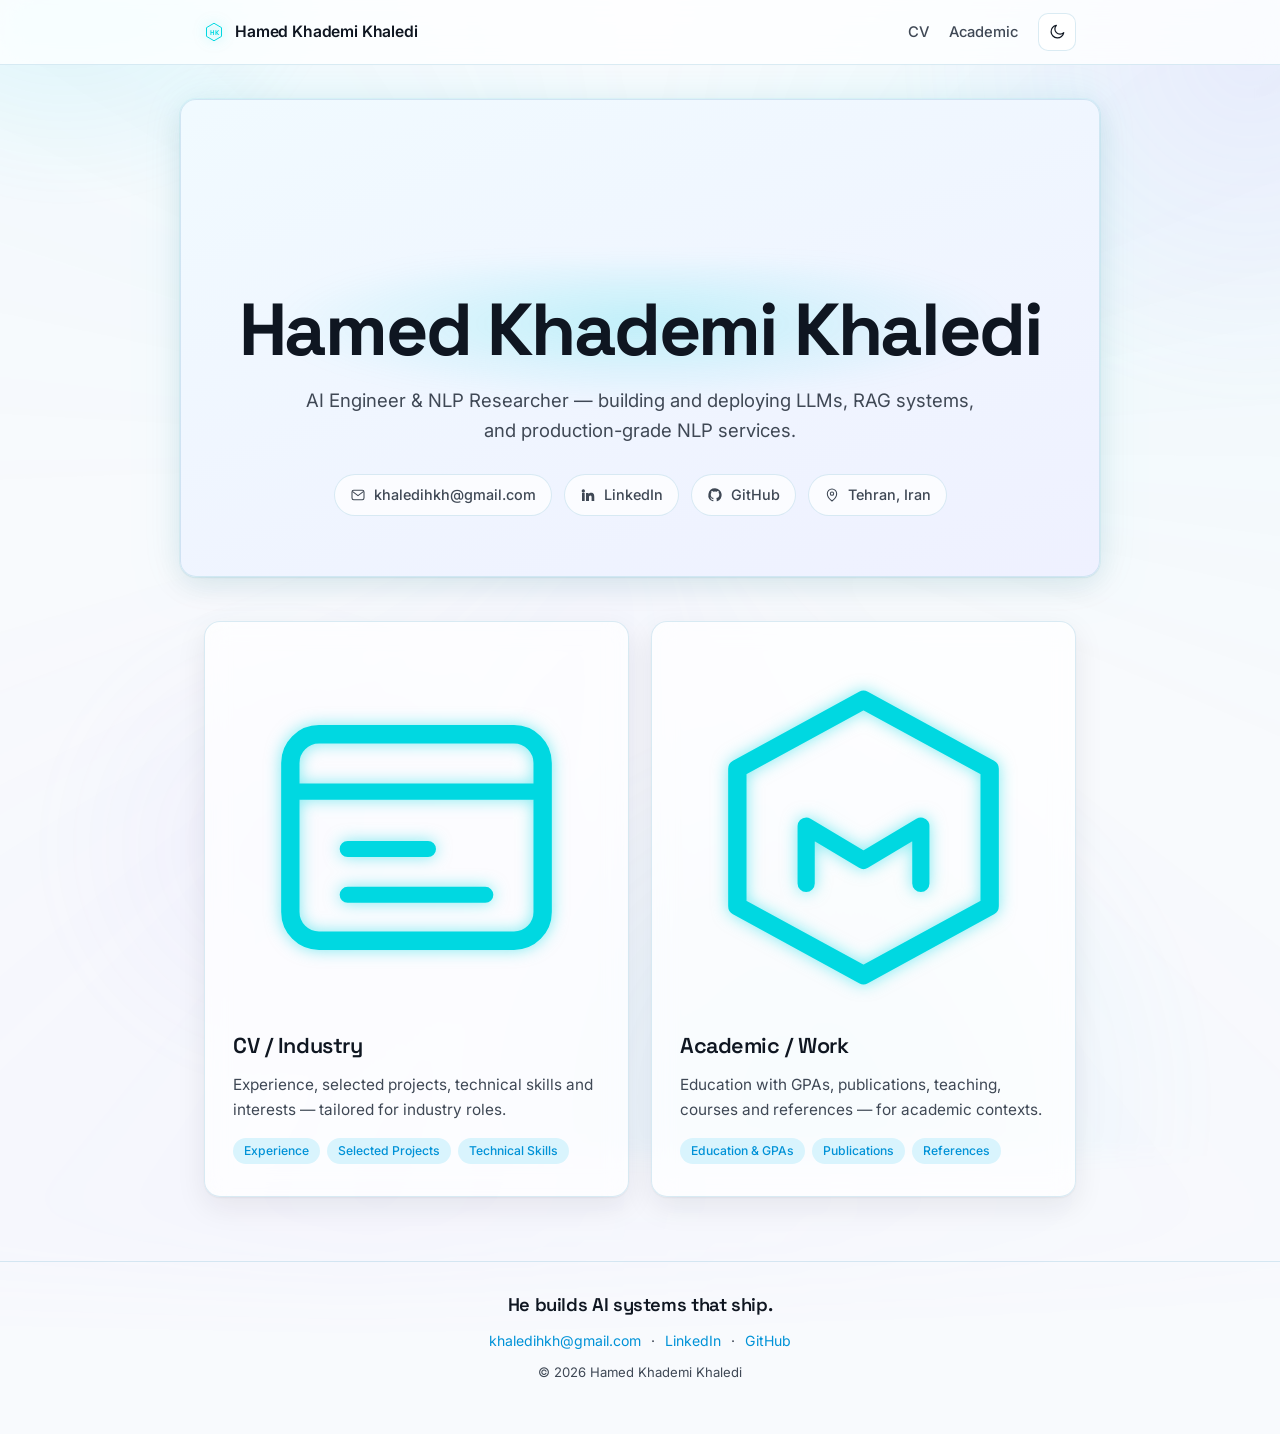
==== commit 7178230e: "Refine site layout, styling and interactions" ====
--- a/index.html
+++ b/index.html
@@ -1,5 +1,5 @@
 <!DOCTYPE html>
-<html lang="en" data-theme="light">
+<html lang="en" class="no-js" data-theme="light">
 <head>
   <meta charset="UTF-8" />
   <meta name="viewport" content="width=device-width, initial-scale=1.0" />
@@ -8,54 +8,124 @@
   <link rel="stylesheet" href="assets/style.css" />
   <link rel="preconnect" href="https://fonts.googleapis.com" />
   <link rel="preconnect" href="https://fonts.gstatic.com" crossorigin />
-  <link href="https://fonts.googleapis.com/css2?family=Inter:wght@400;500;600;700&family=Source+Serif+4:opsz,wght@8..60,400;8..60,600;8..60,700&display=swap" rel="stylesheet" />
+  <link href="https://fonts.googleapis.com/css2?family=Inter:wght@400;500;600;700&family=Space+Grotesk:wght@500;600;700&display=swap" rel="stylesheet" />
 </head>
 <body>
+  <div class="stars" aria-hidden="true"></div>
+  <div class="stars-2" aria-hidden="true"></div>
+  <div class="aurora-rot" aria-hidden="true"></div>
+  <div class="aurora" aria-hidden="true"></div>
+  <div class="aurora-grain" aria-hidden="true"></div>
   <nav class="nav">
     <div class="wrap nav-inner">
-      <div class="brand"><a href="index.html">Hamed Khademi Khaledi</a></div>
+      <div class="brand">
+        <a href="index.html">
+          <span class="mark" aria-hidden="true">
+            <svg viewBox="0 0 32 32" fill="none" xmlns="http://www.w3.org/2000/svg">
+              <path d="M16 2 28 9v14L16 30 4 23V9L16 2Z" stroke="currentColor" stroke-width="1.6" stroke-linejoin="round"/>
+              <text x="16" y="21" text-anchor="middle" font-family="Space Grotesk, Inter, sans-serif" font-size="11" font-weight="700" fill="currentColor" letter-spacing="-0.5">HK</text>
+            </svg>
+          </span>
+          Hamed Khademi Khaledi
+        </a>
+      </div>
       <div class="nav-links">
         <a href="cv.html">CV</a>
         <a href="work.html">Academic</a>
-        <button class="theme-toggle" data-theme-toggle aria-label="Toggle theme" title="Toggle light/dark">🌓</button>
+        <button class="theme-toggle" data-theme-toggle aria-label="Toggle theme" title="Toggle light/dark">
+          <svg viewBox="0 0 24 24" fill="none" xmlns="http://www.w3.org/2000/svg" width="18" height="18">
+            <path d="M21 12.8A8.5 8.5 0 1 1 11.2 3a6.6 6.6 0 0 0 9.8 9.8Z" stroke="currentColor" stroke-width="1.6" stroke-linejoin="round"/>
+          </svg>
+        </button>
       </div>
     </div>
   </nav>
 
-  <header class="hero wrap">
+  <header class="hero wrap hero-anim">
+    <span class="crest" aria-hidden="true">
+      <svg viewBox="0 0 64 64" fill="none" xmlns="http://www.w3.org/2000/svg">
+        <circle cx="32" cy="32" r="30" stroke="currentColor" stroke-width="0.8" opacity="0.25"/>
+        <g class="ring-spin">
+          <circle cx="32" cy="32" r="27" stroke="currentColor" stroke-width="1" stroke-dasharray="1.5 5" opacity="0.7"/>
+          <circle cx="32" cy="32" r="24" stroke="currentColor" stroke-width="0.6" stroke-dasharray="0.5 3" opacity="0.45"/>
+        </g>
+        <path d="M32 8 52 19.5v25L32 56 12 44.5v-25L32 8Z" stroke="currentColor" stroke-width="1.6" stroke-linejoin="round"/>
+        <g class="ring-spin-rev">
+          <circle cx="32" cy="32" r="14" stroke="currentColor" stroke-width="0.8" stroke-dasharray="2 3" opacity="0.55"/>
+        </g>
+        <text x="32" y="40" text-anchor="middle" font-family="Space Grotesk, Inter, sans-serif" font-size="20" font-weight="700" fill="currentColor" letter-spacing="-1">HK</text>
+      </svg>
+    </span>
     <h1>Hamed Khademi Khaledi</h1>
-    <p class="tagline">AI Engineer & NLP Researcher — building and deploying LLMs, RAG systems, and production-grade NLP services.</p>
+    <p class="tagline">AI Engineer &amp; NLP Researcher — building and deploying LLMs, RAG systems, and production-grade NLP services.</p>
     <div class="contacts">
-      <a href="mailto:khaledihkh@gmail.com">khaledihkh@gmail.com</a>
-      <a href="https://www.linkedin.com/in/hamed-khademi/" target="_blank" rel="noopener">LinkedIn</a>
-      <a href="https://github.com/hamedkhaledi" target="_blank" rel="noopener">GitHub</a>
-      <span>Tehran, Iran</span>
+      <a class="contact-chip" href="mailto:khaledihkh@gmail.com">
+        <svg viewBox="0 0 24 24" fill="none" xmlns="http://www.w3.org/2000/svg"><rect x="3" y="5" width="18" height="14" rx="2.5" stroke="currentColor" stroke-width="1.6"/><path d="m4 7 8 6 8-6" stroke="currentColor" stroke-width="1.6" stroke-linecap="round" stroke-linejoin="round"/></svg>
+        khaledihkh@gmail.com
+      </a>
+      <a class="contact-chip" href="https://www.linkedin.com/in/hamed-khademi/" target="_blank" rel="noopener">
+        <svg viewBox="0 0 24 24" fill="currentColor" xmlns="http://www.w3.org/2000/svg"><path d="M4.98 3.5a2.5 2.5 0 1 1 0 5 2.5 2.5 0 0 1 0-5ZM3 9h4v12H3V9Zm6 0h3.8v1.7h.05c.53-1 1.83-2.05 3.77-2.05 4.03 0 4.78 2.65 4.78 6.1V21h-4v-5.4c0-1.3-.02-2.96-1.8-2.96-1.8 0-2.08 1.4-2.08 2.86V21H9V9Z"/></svg>
+        LinkedIn
+      </a>
+      <a class="contact-chip" href="https://github.com/hamedkhaledi" target="_blank" rel="noopener">
+        <svg viewBox="0 0 24 24" fill="currentColor" xmlns="http://www.w3.org/2000/svg"><path d="M12 2a10 10 0 0 0-3.16 19.49c.5.09.68-.22.68-.48v-1.7c-2.78.6-3.37-1.34-3.37-1.34-.45-1.16-1.1-1.47-1.1-1.47-.9-.62.07-.6.07-.6 1 .07 1.53 1.03 1.53 1.03.9 1.53 2.34 1.09 2.91.83.09-.65.35-1.09.63-1.34-2.22-.25-4.55-1.11-4.55-4.94 0-1.09.39-1.98 1.03-2.68-.1-.25-.45-1.27.1-2.65 0 0 .84-.27 2.75 1.02a9.5 9.5 0 0 1 5 0c1.91-1.29 2.75-1.02 2.75-1.02.55 1.38.2 2.4.1 2.65.64.7 1.03 1.59 1.03 2.68 0 3.84-2.34 4.69-4.57 4.94.36.31.68.92.68 1.85v2.74c0 .27.18.58.69.48A10 10 0 0 0 12 2Z"/></svg>
+        GitHub
+      </a>
+      <span class="contact-chip">
+        <svg viewBox="0 0 24 24" fill="none" xmlns="http://www.w3.org/2000/svg"><path d="M12 21s7-5.5 7-11a7 7 0 1 0-14 0c0 5.5 7 11 7 11Z" stroke="currentColor" stroke-width="1.6" stroke-linejoin="round"/><circle cx="12" cy="10" r="2.5" stroke="currentColor" stroke-width="1.6"/></svg>
+        Tehran, Iran
+      </span>
     </div>
   </header>
 
   <main class="wrap">
-    <section class="cards reveal">
+    <section class="cards reveal stagger">
       <a class="card" href="cv.html">
-        <div class="marker" aria-hidden="true"></div>
-        <h3>CV / Industry</h3>
+        <span class="card-emblem" aria-hidden="true">
+          <svg viewBox="0 0 32 32" fill="none" xmlns="http://www.w3.org/2000/svg">
+            <rect x="5" y="7" width="22" height="18" rx="2.5" stroke="currentColor" stroke-width="1.6"/>
+            <path d="M5 12h22M10 17h7M10 21h12" stroke="currentColor" stroke-width="1.4" stroke-linecap="round"/>
+          </svg>
+        </span>
+        <h2>CV / Industry</h2>
         <p>Experience, selected projects, technical skills and interests — tailored for industry roles.</p>
+        <ul class="card-hints" aria-hidden="true">
+          <li>Experience</li>
+          <li>Selected Projects</li>
+          <li>Technical Skills</li>
+        </ul>
       </a>
       <a class="card" href="work.html">
-        <div class="marker" aria-hidden="true"></div>
-        <h3>Academic / Work</h3>
+        <span class="card-emblem" aria-hidden="true">
+          <svg viewBox="0 0 32 32" fill="none" xmlns="http://www.w3.org/2000/svg">
+            <path d="M16 4 27 10v12L16 28 5 22V10L16 4Z" stroke="currentColor" stroke-width="1.6" stroke-linejoin="round"/>
+            <path d="M11 20v-5l5 3 5-3v5" stroke="currentColor" stroke-width="1.5" stroke-linecap="round" stroke-linejoin="round"/>
+          </svg>
+        </span>
+        <h2>Academic / Work</h2>
         <p>Education with GPAs, publications, teaching, courses and references — for academic contexts.</p>
+        <ul class="card-hints" aria-hidden="true">
+          <li>Education &amp; GPAs</li>
+          <li>Publications</li>
+          <li>References</li>
+        </ul>
       </a>
     </section>
   </main>
 
   <footer>
-    <div class="wrap">© <span id="year"></span> Hamed Khademi Khaledi</div>
+    <div class="wrap">
+      <p class="footer-line">He builds AI systems that ship.</p>
+      <p class="footer-contact">
+        <a href="mailto:khaledihkh@gmail.com">khaledihkh@gmail.com</a>
+        · <a href="https://www.linkedin.com/in/hamed-khademi/" target="_blank" rel="noopener">LinkedIn</a>
+        · <a href="https://github.com/hamedkhaledi" target="_blank" rel="noopener">GitHub</a>
+      </p>
+      <p class="footer-copy">© <span id="year"></span> Hamed Khademi Khaledi</p>
+    </div>
   </footer>
 
   <script src="assets/theme.js"></script>
   <script>document.getElementById("year").textContent = new Date().getFullYear();</script>
-<!-- impeccable-live-start -->
-<script src="http://localhost:8400/live.js"></script>
-<!-- impeccable-live-end -->
 </body>
 </html>
--- a/assets/style.css
+++ b/assets/style.css
@@ -1,65 +1,73 @@
 /* ============================================================
    Hamed Khademi Khaledi — Resume site
-   One committed brand color (editorial blue, OKLCH).
-   Tinted neutrals lean toward that hue, not toward warmth.
-   Serif display + sans body = contrast axis, not Inter-everywhere.
+   Futuristic sci-fi glow: dark-first command deck, dual
+   cyan/violet aurora, glass surfaces, expressive motion.
    ============================================================ */
 
 :root {
-  /* Brand anchor — one saturated color, identity-driven */
-  --accent:        oklch(0.48 0.16 250);
-  --accent-strong: oklch(0.40 0.18 250);
-  --accent-soft:   oklch(0.96 0.018 250);
-
-  /* Tinted neutrals — slight cool lean toward the accent hue */
+  /* Aurora dual-tone identity */
+  --accent:        oklch(0.80 0.14 200);
+  --accent-2:      oklch(0.72 0.18 295);
+  --accent-strong: oklch(0.62 0.16 235);
+  --accent-soft:   oklch(0.95 0.03 220);
+
+  /* Tinted neutrals — cool lean */
   --bg:        oklch(0.985 0.004 250);
   --bg-elev:   oklch(1 0 0);
-  --bg-soft:   oklch(0.965 0.006 250);
-  --text:      oklch(0.22 0.02 256);
-  --text-soft: oklch(0.36 0.018 256);
-  --border:    oklch(0.90 0.012 250);
-  --rule:      oklch(0.88 0.012 250);
-
-  --shadow: 0 1px 2px oklch(0.22 0.02 256 / 0.04),
-            0 8px 24px oklch(0.22 0.02 256 / 0.06);
-  --radius: 14px;
-  --max: 880px;
-
-  /* Quiet hero surface — single-hue tonal shift, no rainbow blobs */
+  --bg-soft:   oklch(0.962 0.008 250);
+  --text:      oklch(0.20 0.025 258);
+  --text-soft: oklch(0.40 0.025 258);
+  --border:    oklch(0.88 0.014 250);
+  --rule:      oklch(0.86 0.014 250);
+
+  --shadow: 0 1px 2px oklch(0.22 0.02 256 / 0.05),
+             0 10px 30px oklch(0.22 0.02 256 / 0.08);
+  --radius: 16px;
+  --max: 920px;
+
+  /* Light "day deck" hero surface */
   --hero-surface: linear-gradient(
     160deg,
-    oklch(0.97 0.018 250) 0%,
-    oklch(0.95 0.022 250) 100%
+    oklch(0.98 0.012 230) 0%,
+    oklch(0.96 0.02 280) 100%
   );
   --hero-text: var(--text);
-  --hero-sub:  oklch(0.36 0.02 256);
+  --hero-sub:  oklch(0.40 0.025 258);
+
+  /* Glass */
+  --glass: color-mix(in srgb, var(--bg-elev) 72%, transparent);
+  --glass-border: oklch(0.80 0.06 230 / 0.35);
+  --glow-cyan: oklch(0.80 0.14 200);
+  --glow-violet: oklch(0.72 0.18 295);
 }
 
 [data-theme="dark"] {
-  --accent:        oklch(0.72 0.15 250);
-  /* ponytail: saturated blue link tops out ~4.2:1 on this dark bg; it is
-     interactive UI text (not body prose) and gains contrast via underline. */
-  --accent-strong: oklch(0.94 0.12 250);
-  --accent-soft:   oklch(0.30 0.04 250);
-
-  --bg:        oklch(0.20 0.012 256);
-  --bg-elev:   oklch(0.24 0.014 256);
-  --bg-soft:    oklch(0.28 0.016 256);
-  --text:      oklch(0.97 0.005 256);
-  --text-soft: oklch(0.95 0.014 256);
-  --border:    oklch(0.34 0.014 256);
-  --rule:      oklch(0.36 0.014 256);
-
-  --shadow: 0 1px 2px oklch(0 0 0 / 0.3),
-            0 8px 24px oklch(0 0 0 / 0.4);
+  --accent:        oklch(0.82 0.13 200);
+  --accent-2:      oklch(0.74 0.17 295);
+  --accent-strong: oklch(0.78 0.14 220);
+  --accent-soft:   oklch(0.30 0.06 250);
+
+  --bg:        oklch(0.155 0.04 268);
+  --bg-elev:   oklch(0.20 0.05 262);
+  --bg-soft:   oklch(0.24 0.05 262);
+  --text:      oklch(0.97 0.008 250);
+  --text-soft: oklch(0.78 0.03 250);
+  --border:    oklch(0.42 0.06 260);
+  --rule:      oklch(0.36 0.05 260);
+
+  --shadow: 0 1px 2px oklch(0 0 0 / 0.4),
+             0 14px 40px oklch(0 0 0 / 0.5);
 
   --hero-surface: linear-gradient(
     160deg,
-    oklch(0.255 0.022 256) 0%,
-    oklch(0.215 0.020 256) 100%
+    oklch(0.22 0.05 262) 0%,
+    oklch(0.17 0.06 280) 100%
   );
-  --hero-text: oklch(0.98 0.005 256);
-  --hero-sub:  oklch(0.93 0.014 256);
+  --hero-text: oklch(0.98 0.008 250);
+  --hero-sub:  oklch(0.80 0.03 250);
+
+  --glass: oklch(0.22 0.05 262 / 0.55);
+  --glass-border: oklch(0.55 0.10 230 / 0.30);
 }
 
 * { box-sizing: border-box; }
@@ -76,20 +84,124 @@
   font-size: 16px;
   -webkit-font-smoothing: antialiased;
   text-rendering: optimizeLegibility;
-  transition: background 0.25s ease, color 0.25s ease;
-}
-
-/* Serif display face — headings only, contrast axis against Inter body */
+  transition: background 0.4s ease, color 0.4s ease;
+  overflow-x: hidden;
+}
+
+/* ---------- Aurora background ---------- */
+/* Layered fantasy mesh: three radial blooms + a slow-rotating conic
+   hue-shift + fine grain. Net effect: a living nebula, not a flat wash. */
+.aurora {
+  position: fixed;
+  inset: -20vmax;
+  z-index: -2;
+  pointer-events: none;
+  background:
+    radial-gradient(38vmax 38vmax at 18% 12%, oklch(0.80 0.14 200 / 0.22), transparent 60%),
+    radial-gradient(44vmax 44vmax at 84% 22%, oklch(0.72 0.18 295 / 0.20), transparent 62%),
+    radial-gradient(52vmax 52vmax at 60% 96%, oklch(0.78 0.13 220 / 0.16), transparent 60%),
+    radial-gradient(30vmax 30vmax at 30% 78%, oklch(0.70 0.16 285 / 0.14), transparent 65%);
+  filter: blur(10px);
+  animation: aurora-drift 26s ease-in-out infinite alternate;
+}
+.aurora-rot {
+  position: fixed;
+  inset: -30vmax;
+  z-index: -2;
+  pointer-events: none;
+  background: conic-gradient(
+    from 0deg at 50% 50%,
+    transparent 0deg,
+    oklch(0.80 0.14 200 / 0.10) 60deg,
+    transparent 120deg,
+    oklch(0.72 0.18 295 / 0.10) 200deg,
+    transparent 260deg,
+    oklch(0.78 0.13 220 / 0.08) 320deg,
+    transparent 360deg
+  );
+  filter: blur(40px);
+  opacity: 0.7;
+  animation: aurora-rotate 48s linear infinite;
+}
+.aurora-grain {
+  position: fixed;
+  inset: 0;
+  z-index: -1;
+  pointer-events: none;
+  opacity: 0.035;
+  mix-blend-mode: overlay;
+  background-image: url("data:image/svg+xml;utf8,<svg xmlns='http://www.w3.org/2000/svg' width='200' height='200'><filter id='n'><feTurbulence type='fractalNoise' baseFrequency='0.9' numOctaves='2' stitchTiles='stitch'/></filter><rect width='100%25' height='100%25' filter='url(%23n)'/></svg>");
+}
+[data-theme="light"] .aurora {
+  background:
+    radial-gradient(38vmax 38vmax at 18% 12%, oklch(0.80 0.14 200 / 0.13), transparent 60%),
+    radial-gradient(44vmax 44vmax at 84% 22%, oklch(0.72 0.18 295 / 0.11), transparent 62%),
+    radial-gradient(52vmax 52vmax at 60% 96%, oklch(0.78 0.13 220 / 0.09), transparent 60%),
+    radial-gradient(30vmax 30vmax at 30% 78%, oklch(0.70 0.16 285 / 0.06), transparent 65%);
+}
+[data-theme="light"] .aurora-rot { opacity: 0.4; }
+[data-theme="light"] .aurora-grain { opacity: 0.02; }
+@keyframes aurora-drift {
+  0%   { transform: translate3d(-2%, -1%, 0) scale(1); }
+  50%  { transform: translate3d(2%, 2%, 0) scale(1.08); }
+  100% { transform: translate3d(-1%, 1%, 0) scale(1.04); }
+}
+@keyframes aurora-rotate {
+  to { transform: rotate(360deg); }
+}
+
+/* ---------- Starfield (fantasy depth, parallax layers) ---------- */
+.stars,
+.stars-2 {
+  position: fixed;
+  inset: 0;
+  z-index: -1;
+  pointer-events: none;
+  background-repeat: repeat;
+  background-image:
+    radial-gradient(1px 1px at 20px 30px, oklch(0.95 0.02 230 / 0.8), transparent),
+    radial-gradient(1px 1px at 130px 80px, oklch(0.90 0.04 290 / 0.7), transparent),
+    radial-gradient(1.4px 1.4px at 220px 160px, oklch(0.92 0.03 210 / 0.6), transparent),
+    radial-gradient(1px 1px at 300px 220px, oklch(0.95 0.02 230 / 0.5), transparent),
+    radial-gradient(1px 1px at 70px 200px, oklch(0.88 0.05 295 / 0.65), transparent);
+  background-size: 340px 340px;
+  animation: starfield-twinkle 7s ease-in-out infinite alternate;
+}
+.stars-2 {
+  background-image:
+    radial-gradient(1px 1px at 50px 50px, oklch(0.85 0.06 290 / 0.55), transparent),
+    radial-gradient(1.2px 1.2px at 180px 120px, oklch(0.90 0.04 220 / 0.5), transparent),
+    radial-gradient(1px 1px at 260px 30px, oklch(0.88 0.05 295 / 0.45), transparent);
+  background-size: 420px 420px;
+  animation: starfield-twinkle 11s ease-in-out infinite alternate-reverse;
+  animation-delay: -3s;
+}
+@keyframes starfield-twinkle {
+  0%   { opacity: 0.35; }
+  50%  { opacity: 0.9; }
+  100% { opacity: 0.45; }
+}
+[data-theme="light"] .stars,
+[data-theme="light"] .stars-2 { display: none; }
+
+/* Serif display face replaced by geometric display for sci-fi feel */
 h1, h2, h3 {
-  font-family: "Source Serif 4", "Newsreader", Georgia, "Times New Roman",
-    serif;
+  font-family: "Space Grotesk", "Sora", "Inter", system-ui, sans-serif;
   font-weight: 600;
-  letter-spacing: -0.015em;
+  letter-spacing: -0.02em;
   text-wrap: balance;
 }
 
 a { color: var(--accent-strong); text-decoration: none; }
 a:hover { text-decoration: underline; text-underline-offset: 2px; }
+
+a:focus-visible,
+button:focus-visible,
+[data-theme-toggle]:focus-visible {
+  outline: 2px solid var(--accent);
+  outline-offset: 3px;
+  border-radius: 6px;
+}
 
 .wrap { max-width: var(--max); margin: 0 auto; padding: 0 24px; }
 
@@ -98,21 +210,36 @@
   position: sticky;
   top: 0;
   z-index: 30;
-  background: color-mix(in srgb, var(--bg-elev) 88%, transparent);
-  backdrop-filter: saturate(160%) blur(12px);
-  -webkit-backdrop-filter: saturate(160%) blur(12px);
-  border-bottom: 1px solid var(--border);
+  background: color-mix(in srgb, var(--bg-elev) 80%, transparent);
+  backdrop-filter: saturate(160%) blur(14px);
+  -webkit-backdrop-filter: saturate(160%) blur(14px);
+  border-bottom: 1px solid var(--glass-border);
 }
 .nav-inner {
   display: flex;
   align-items: center;
   justify-content: space-between;
-  height: 60px;
-}
-.brand { font-size: 0.95rem; font-weight: 600; letter-spacing: -0.01em; }
-.brand a { color: var(--text); }
+  height: 64px;
+}
+.brand {
+  display: flex;
+  align-items: center;
+  gap: 11px;
+  font-size: 0.98rem;
+  font-weight: 600;
+  letter-spacing: -0.01em;
+}
+.brand .mark {
+  width: 20px;
+  height: 20px;
+  display: grid;
+  place-items: center;
+  color: var(--accent);
+  filter: drop-shadow(0 0 6px oklch(0.80 0.14 200 / 0.5));
+}
+.brand a { color: var(--text); display: flex; align-items: center; gap: 11px; }
 .brand a:hover { text-decoration: none; }
-.nav-links { display: flex; align-items: center; gap: 22px; }
+.nav-links { display: flex; align-items: center; gap: 20px; }
 .nav-links a {
   color: var(--text-soft);
   font-size: 0.92rem;
@@ -124,90 +251,224 @@
   display: inline-flex;
   align-items: center;
   justify-content: center;
-  width: 36px;
-  height: 36px;
-  border-radius: 9px;
-  border: 1px solid var(--border);
-  background: var(--bg-elev);
+  width: 38px;
+  height: 38px;
+  border-radius: 10px;
+  border: 1px solid var(--glass-border);
+  background: var(--glass);
   color: var(--text);
   cursor: pointer;
-  font-size: 0.95rem;
-  transition: border-color 0.15s ease, color 0.15s ease;
-}
-.theme-toggle:hover { border-color: var(--accent); color: var(--accent-strong); }
-
-/* ---------- Hero surfaces (landing + resume headers) ----------
-   Single-hue tonal gradient, no blurred color blobs, no
-   background-clip:text. Solid ink for the name, serif face
-   carries the hierarchy. */
+  font-size: 1rem;
+  backdrop-filter: blur(8px);
+  transition: border-color 0.2s ease, color 0.2s ease, box-shadow 0.2s ease;
+}
+.theme-toggle:hover {
+  border-color: var(--accent);
+  color: var(--accent-strong);
+  box-shadow: 0 0 14px oklch(0.80 0.14 200 / 0.35);
+}
+
+/* ---------- Hero / resume header (glowing glass) ---------- */
 .hero,
 .resume-header {
   position: relative;
   background: var(--hero-surface);
   color: var(--hero-text);
-  border: 1px solid var(--border);
+  border: 1px solid var(--glass-border);
   border-radius: var(--radius);
+  backdrop-filter: blur(10px);
+  -webkit-backdrop-filter: blur(10px);
+  box-shadow:
+    var(--shadow),
+    0 0 0 1px oklch(0.80 0.14 200 / 0.06),
+    0 0 40px oklch(0.80 0.14 200 / 0.10);
 }
 .hero > *,
-.resume-header > * { position: relative; }
+.resume-header > * { position: relative; z-index: 1; }
 
 /* ---------- Hero (landing) ---------- */
 .hero {
-  padding: 72px 32px 52px;
+  padding: 84px 32px 60px;
   text-align: center;
-  margin-top: 32px;
+  margin-top: 34px;
+  overflow: hidden;
+}
+/* Landing crest is the big orbital insignia; resume crest stays small. */
+.crest {
+  display: block;
+  color: var(--accent);
+}
+.hero > .crest {
+  width: 86px;
+  height: 86px;
+  margin: 0 auto 22px;
+  filter: drop-shadow(0 0 16px oklch(0.80 0.14 200 / 0.6));
+  animation: crest-pulse 5s ease-in-out infinite;
+}
+.crest .ring-spin { transform-box: fill-box; transform-origin: center; animation: ring-spin 22s linear infinite; }
+.crest .ring-spin-rev { transform-box: fill-box; transform-origin: center; animation: ring-spin 16s linear infinite reverse; }
+@keyframes ring-spin { to { transform: rotate(360deg); } }
+@keyframes crest-pulse {
+  0%, 100% { filter: drop-shadow(0 0 12px oklch(0.80 0.14 200 / 0.5)); }
+  50%      { filter: drop-shadow(0 0 26px oklch(0.72 0.18 295 / 0.75)); }
 }
 .hero h1 {
-  font-size: clamp(2.4rem, 5vw, 3.4rem);
-  line-height: 1.08;
-  margin: 0 0 12px;
+  position: relative;
+  font-size: clamp(2.8rem, 7vw, 4.6rem);
+  line-height: 1.04;
+  margin: 0 0 16px;
   color: var(--hero-text);
-}
-.hero h1 .accent { color: var(--accent-strong); }
+  font-weight: 700;
+  letter-spacing: -0.03em;
+}
+/* Breathing glow halo behind the name — a radial, NOT clip:text. */
+.hero h1::after {
+  content: "";
+  position: absolute;
+  inset: -0.4em -0.2em;
+  z-index: -1;
+  background: radial-gradient(60% 80% at 50% 45%, oklch(0.80 0.14 200 / 0.20), transparent 70%);
+  filter: blur(10px);
+  animation: halo-breathe 6s ease-in-out infinite;
+  pointer-events: none;
+}
+@keyframes halo-breathe {
+  0%, 100% { opacity: 0.5; transform: scale(1); }
+  50%      { opacity: 1;   transform: scale(1.06); }
+}
 .hero .tagline {
-  font-size: 1.12rem;
+  font-size: 1.16rem;
   color: var(--hero-sub);
-  margin: 0 auto 24px;
+  margin: 0 auto 28px;
   max-width: 56ch;
   text-wrap: pretty;
 }
 .hero .contacts {
   display: flex;
   flex-wrap: wrap;
-  gap: 8px 22px;
+  gap: 10px 12px;
   justify-content: center;
-  font-size: 0.94rem;
-}
-.hero .contacts a { color: var(--hero-sub); }
-.hero .contacts a:hover { color: var(--accent-strong); text-decoration: none; }
-.hero .contacts span { color: var(--hero-sub); }
+}
+.contact-chip {
+  display: inline-flex;
+  align-items: center;
+  gap: 8px;
+  padding: 8px 15px;
+  border-radius: 999px;
+  border: 1px solid var(--glass-border);
+  background: var(--glass);
+  color: var(--hero-sub);
+  font-size: 0.9rem;
+  font-weight: 500;
+  backdrop-filter: blur(8px);
+  transition: border-color 0.2s ease, color 0.2s ease, box-shadow 0.2s ease, transform 0.2s ease;
+}
+.contact-chip svg { width: 16px; height: 16px; flex: none; }
+.contact-chip:hover {
+  color: var(--accent-strong);
+  text-decoration: none;
+  border-color: var(--accent);
+  box-shadow:
+    0 0 0 1px oklch(0.80 0.14 200 / 0.25),
+    0 0 18px oklch(0.80 0.14 200 / 0.40),
+    0 0 30px oklch(0.72 0.18 295 / 0.20);
+  transform: translateY(-2px);
+}
 
 /* ---------- Version cards ---------- */
 .cards {
   display: grid;
   grid-template-columns: repeat(auto-fit, minmax(280px, 1fr));
-  gap: 20px;
-  padding: 40px 0 64px;
+  gap: 22px;
+  padding: 44px 0 64px;
 }
 .card {
   display: block;
-  background: var(--bg-elev);
-  border: 1px solid var(--border);
+  position: relative;
+  background: var(--glass);
+  border: 1px solid var(--glass-border);
   border-radius: var(--radius);
-  padding: 30px 28px;
+  padding: 32px 28px;
   box-shadow: var(--shadow);
-  transition: transform 0.18s ease, border-color 0.18s ease;
+  backdrop-filter: blur(12px);
+  -webkit-backdrop-filter: blur(12px);
+  transition: transform 0.25s cubic-bezier(0.22, 1, 0.36, 1),
+              border-color 0.25s ease, box-shadow 0.25s ease;
   color: var(--text);
+  overflow: hidden;
+}
+.card::after {
+  content: "";
+  position: absolute;
+  inset: 0;
+  border-radius: inherit;
+  background: radial-gradient(60% 60% at 50% 0%, oklch(0.80 0.14 200 / 0.14), transparent 70%);
+  opacity: 0;
+  transition: opacity 0.3s ease;
+  pointer-events: none;
+}
+/* Rotating conic sheen that sweeps across the top on hover. */
+.card::before {
+  content: "";
+  position: absolute;
+  inset: -1px;
+  border-radius: inherit;
+  padding: 1px;
+  background: conic-gradient(
+    from var(--sheen-angle, 0deg),
+    transparent 0deg,
+    oklch(0.80 0.14 200 / 0.0) 60deg,
+    oklch(0.80 0.14 200 / 0.55) 110deg,
+    oklch(0.72 0.18 295 / 0.55) 160deg,
+    transparent 220deg,
+    transparent 360deg
+  );
+  -webkit-mask: linear-gradient(#000 0 0) content-box, linear-gradient(#000 0 0);
+  -webkit-mask-composite: xor;
+          mask-composite: exclude;
+  opacity: 0;
+  transition: opacity 0.35s ease;
+  pointer-events: none;
+  animation: sheen-spin 4s linear infinite;
+  animation-play-state: paused;
+}
+@property --sheen-angle {
+  syntax: "<angle>";
+  initial-value: 0deg;
+  inherits: false;
+}
+@keyframes sheen-spin {
+  to { --sheen-angle: 360deg; }
 }
 .card:hover {
-  transform: translateY(-3px);
-  border-color: var(--accent);
+  transform: translateY(-6px);
+  border-color: color-mix(in srgb, var(--accent) 70%, transparent);
+  box-shadow:
+    var(--shadow),
+    0 0 0 1px oklch(0.80 0.14 200 / 0.20),
+    0 0 36px oklch(0.80 0.14 200 / 0.32),
+    0 0 64px oklch(0.72 0.18 295 / 0.18);
   text-decoration: none;
 }
-.card h3 {
-  font-size: 1.3rem;
+.card:hover::after { opacity: 1; }
+.card:hover::before { opacity: 1; animation-play-state: running; }
+.card .card-emblem {
+  width: 22px;
+  height: 22px;
+  color: var(--accent);
+  margin-bottom: 10px;
+  filter: drop-shadow(0 0 8px oklch(0.80 0.14 200 / 0.5));
+  transition: filter 0.25s ease, transform 0.25s ease;
+}
+.card:hover .card-emblem {
+  filter: drop-shadow(0 0 12px oklch(0.72 0.18 295 / 0.7));
+  transform: scale(1.08);
+}
+.card h2 {
+  font-size: 1.35rem;
   margin: 0 0 8px;
   color: var(--text);
+  letter-spacing: -0.02em;
 }
 .card p {
   margin: 0;
@@ -216,114 +477,120 @@
   max-width: 42ch;
   text-wrap: pretty;
 }
-
-/* One deliberate accent marker — not a card icon, not a site-wide
-   numbered scaffold. A short rule, only on the landing cards. */
-.card .marker {
-  width: 28px;
-  height: 2px;
-  background: var(--accent);
-  margin-bottom: 18px;
-  border-radius: 2px;
+.card-hints {
+  list-style: none;
+  margin: 16px 0 0;
+  padding: 0;
+  display: flex;
+  flex-wrap: wrap;
+  gap: 7px;
+}
+.card-hints li {
+  font-size: 0.76rem;
+  font-weight: 500;
+  color: var(--accent-strong);
+  background: var(--accent-soft);
+  border-radius: 999px;
+  padding: 3px 11px;
 }
 
 /* ---------- Resume page ---------- */
-.resume { padding: 32px 0 70px; }
+.resume { padding: 34px 0 70px; }
 .resume-header {
   text-align: center;
-  padding: 48px 28px 36px;
+  padding: 46px 28px 36px;
   margin-bottom: 4px;
 }
+.resume-header .crest { width: 30px; height: 30px; margin-bottom: 10px; }
 .resume-header h1 {
-  font-size: clamp(1.9rem, 4.5vw, 2.6rem);
-  line-height: 1.1;
+  font-size: clamp(2rem, 5vw, 2.8rem);
+  line-height: 1.08;
   margin: 0 0 8px;
   color: var(--hero-text);
+  font-weight: 700;
+  letter-spacing: -0.03em;
 }
 .resume-header .sub {
   color: var(--hero-sub);
   margin: 0 0 14px;
-  font-size: 1.02rem;
+  font-size: 1.04rem;
 }
 .resume-header .contacts {
   display: flex;
   flex-wrap: wrap;
-  gap: 6px 18px;
+  gap: 10px;
   justify-content: center;
   font-size: 0.88rem;
-  color: var(--hero-sub);
-}
-.resume-header .contacts a { color: var(--hero-sub); }
-.resume-header .contacts a:hover { color: var(--accent-strong); text-decoration: none; }
+}
+.resume-header .contact-chip { font-size: 0.84rem; padding: 6px 13px; }
 
 /* ---------- Section pill nav (TOC) ---------- */
 .toc {
   position: sticky;
-  top: 60px;
+  top: 64px;
   z-index: 20;
-  background: color-mix(in srgb, var(--bg) 90%, transparent);
-  backdrop-filter: saturate(150%) blur(10px);
-  -webkit-backdrop-filter: saturate(150%) blur(10px);
-  border-bottom: 1px solid var(--border);
-  margin: 20px 0 4px;
+  background: color-mix(in srgb, var(--bg) 82%, transparent);
+  backdrop-filter: saturate(150%) blur(12px);
+  -webkit-backdrop-filter: saturate(150%) blur(12px);
+  border-bottom: 1px solid var(--glass-border);
+  margin: 22px 0 4px;
 }
 .toc-inner {
   display: flex;
-  gap: 6px;
+  gap: 7px;
   padding: 10px 0;
   overflow-x: auto;
   scrollbar-width: none;
 }
 .toc-inner::-webkit-scrollbar { display: none; }
 .toc a {
-  padding: 6px 13px;
+  padding: 6px 14px;
   border-radius: 999px;
   font-size: 0.82rem;
   font-weight: 500;
   color: var(--text-soft);
   border: 1px solid transparent;
   white-space: nowrap;
-  transition: color 0.15s ease, border-color 0.15s ease;
+  transition: color 0.15s ease, border-color 0.15s ease, box-shadow 0.2s ease;
 }
 .toc a:hover {
   color: var(--text);
   text-decoration: none;
-  border-color: var(--border);
-}
-/* Active = ink text + accent underline bar, not a saturated fill */
+  border-color: var(--glass-border);
+}
 .toc a.active {
-  color: var(--text);
+  color: var(--accent-strong);
   border-color: var(--accent);
   background: var(--accent-soft);
+  box-shadow: 0 0 14px oklch(0.80 0.14 200 / 0.22);
 }
 
 /* ---------- Sections ---------- */
 .section {
-  margin-top: 38px;
-  scroll-margin-top: 110px;
+  margin-top: 40px;
+  scroll-margin-top: 116px;
 }
 .section > h2 {
-  font-size: 1.32rem;
+  font-size: 1.35rem;
   line-height: 1.25;
   margin: 0 0 18px;
   padding-bottom: 10px;
   color: var(--text);
   border-bottom: 1px solid var(--rule);
-  /* Short accent rule above the section, not a side-stripe on cards
-     and not a tiny tracked uppercase eyebrow */
   position: relative;
 }
 .section > h2::before {
   content: "";
   display: block;
-  width: 32px;
+  width: 38px;
   height: 3px;
-  background: var(--accent);
+  background: linear-gradient(90deg, var(--accent), var(--accent-2));
   border-radius: 2px;
   margin-bottom: 12px;
-}
-
-.entry { margin-bottom: 20px; }
+  box-shadow: 0 0 10px oklch(0.80 0.14 200 / 0.5);
+}
+
+.entry { margin-bottom: 22px; }
 .entry .row {
   display: flex;
   justify-content: space-between;
@@ -343,15 +610,8 @@
   white-space: nowrap;
   font-variant-numeric: tabular-nums;
 }
-.entry ul {
-  margin: 8px 0 0;
-  padding-left: 20px;
-}
-.entry ul li {
-  margin: 4px 0;
-  max-width: 70ch;
-  text-wrap: pretty;
-}
+.entry ul { margin: 8px 0 0; padding-left: 20px; }
+.entry ul li { margin: 4px 0; max-width: 70ch; text-wrap: pretty; }
 .entry ul li b { color: var(--text); font-weight: 600; }
 
 .summary p {
@@ -361,39 +621,55 @@
   text-wrap: pretty;
 }
 
-/* Publication entry — indent so it reads as a citation, not a bullet */
 #publications ul li {
   list-style: none;
   margin-left: -20px;
   padding-left: 16px;
-  border-left: 2px solid var(--rule);
+  border-left: 2px solid var(--glass-border);
   max-width: 68ch;
 }
 
-/* ---------- Skills ---------- */
-/* Definition-list grid: category label + inline comma-separated tools.
-   No animated bars — they all filled to 100% and carried no signal. */
+/* ---------- Skills (glass chips + tech logos) ---------- */
 .skills {
   display: grid;
   grid-template-columns: repeat(auto-fit, minmax(280px, 1fr));
-  gap: 14px 28px;
+  gap: 14px 24px;
   padding: 4px 0;
 }
 .skill {
   display: grid;
-  grid-template-columns: 1fr;
-  gap: 4px;
-  padding: 12px 14px;
-  background: var(--bg-elev);
-  border: 1px solid var(--border);
-  border-radius: 10px;
+  grid-template-columns: auto 1fr;
+  gap: 12px;
+  align-items: start;
+  padding: 14px 16px;
+  background: var(--glass);
+  border: 1px solid var(--glass-border);
+  border-radius: 12px;
+  backdrop-filter: blur(10px);
+  transition: border-color 0.2s ease, box-shadow 0.2s ease, transform 0.2s ease;
+}
+.skill:hover {
+  border-color: var(--accent);
+  box-shadow: 0 0 18px oklch(0.80 0.14 200 / 0.22);
+  transform: translateY(-2px);
+}
+.skill .logo {
+  width: 20px;
+  height: 20px;
+  margin-top: 3px;
+  color: var(--accent-strong);
+  opacity: 0.85;
+  transition: filter 0.2s ease, transform 0.2s ease;
+}
+.skill:hover .logo {
+  filter: drop-shadow(0 0 8px oklch(0.80 0.14 200 / 0.6));
+  transform: scale(1.06);
 }
 .skill .label {
   font-size: 0.78rem;
   font-weight: 600;
   color: var(--accent-strong);
   letter-spacing: 0.01em;
-  text-transform: none;
 }
 .skill .items {
   font-size: 0.92rem;
@@ -414,38 +690,111 @@
   color: var(--text-soft);
   font-size: 0.82rem;
   padding: 28px 0 50px;
-  border-top: 1px solid var(--border);
-}
-
-/* ---------- Scroll-reveal (toned down) ----------
-   Was 26px translate + 0.6s — too much, read as "AI entrance".
-   Now 10px + 0.4s, opacity-based, subtle presence. */
+  border-top: 1px solid var(--glass-border);
+}
+footer .footer-line {
+  font-family: "Space Grotesk", "Sora", "Inter", system-ui, sans-serif;
+  font-size: 1.15rem;
+  font-weight: 600;
+  letter-spacing: -0.02em;
+  color: var(--text);
+  margin: 0 0 8px;
+}
+footer .footer-contact {
+  margin: 0 0 10px;
+  font-size: 0.88rem;
+  display: flex;
+  gap: 10px;
+  justify-content: center;
+  flex-wrap: wrap;
+}
+footer .footer-copy { margin: 0; }
+
+/* ---------- Scroll-reveal (expressive) ---------- */
 .reveal {
   opacity: 0;
-  transform: translateY(10px);
-  transition: opacity 0.4s ease, transform 0.4s ease;
+  transform: translateY(24px);
+  transition: opacity 0.6s cubic-bezier(0.22, 1, 0.36, 1),
+              transform 0.6s cubic-bezier(0.22, 1, 0.36, 1);
 }
 .reveal.is-visible {
   opacity: 1;
   transform: none;
 }
+/* staggered children inside a revealed container */
+.reveal.is-visible .stagger > *,
+.reveal.is-visible.stagger > * {
+  animation: rise 0.6s cubic-bezier(0.22, 1, 0.36, 1) backwards;
+}
+.reveal.is-visible .stagger > *:nth-child(1) { animation-delay: 0.05s; }
+.reveal.is-visible .stagger > *:nth-child(2) { animation-delay: 0.13s; }
+.reveal.is-visible .stagger > *:nth-child(3) { animation-delay: 0.21s; }
+.reveal.is-visible .stagger > *:nth-child(4) { animation-delay: 0.29s; }
+.reveal.is-visible .stagger > *:nth-child(5) { animation-delay: 0.37s; }
+.reveal.is-visible .stagger > *:nth-child(6) { animation-delay: 0.45s; }
+@keyframes rise {
+  from { opacity: 0; transform: translateY(16px); }
+  to   { opacity: 1; transform: none; }
+}
+
+/* ---------- Hero load choreography ---------- */
+.hero-anim > * {
+  opacity: 0;
+  animation: hero-rise 0.9s cubic-bezier(0.22, 1, 0.36, 1) forwards;
+}
+.hero-anim > *:nth-child(1) { animation-delay: 0.05s; }
+.hero-anim > *:nth-child(2) { animation-delay: 0.18s; }
+.hero-anim > *:nth-child(3) { animation-delay: 0.34s; }
+.hero-anim > *:nth-child(4) { animation-delay: 0.5s; }
+@keyframes hero-rise {
+  from { opacity: 0; transform: translateY(22px); }
+  to   { opacity: 1; transform: none; }
+}
 
 @media (prefers-reduced-motion: reduce) {
   html { scroll-behavior: auto; }
+  .aurora, .aurora-rot { animation: none; }
+  .stars, .stars-2 { animation: none; opacity: 0.5; }
+  .crest, .crest .ring-spin, .crest .ring-spin-rev { animation: none; }
+  .hero h1::after { animation: none; }
+  .card::before { animation: none; }
   .reveal { opacity: 1; transform: none; transition: none; }
-  .card { transition: none; }
+  .reveal.is-visible .stagger > *,
+  .reveal.is-visible.stagger > * { animation: none; }
+  .hero-anim > * { opacity: 1; animation: none; }
+  .card, .skill, .contact-chip, .theme-toggle { transition: none; }
+  .card:hover, .skill:hover, .contact-chip:hover { transform: none; }
 }
 
 @media (max-width: 520px) {
   .nav-links { gap: 14px; }
   .nav-links a { font-size: 0.88rem; }
-  .hero { padding: 56px 22px 40px; }
+  .hero { padding: 58px 22px 42px; }
   .resume-header { padding: 40px 22px 30px; }
   .resume-header .contacts { font-size: 0.82rem; }
   .entry .meta { white-space: normal; }
 }
 
 @media (max-width: 380px) {
-  .hero h1 { font-size: clamp(2rem, 8vw, 2.6rem); }
+  .hero h1 { font-size: clamp(2.1rem, 9vw, 2.8rem); }
   .card { padding: 24px 22px; }
 }
+
+.no-js .reveal { opacity: 1; transform: none; }
+.no-js .hero-anim > * { opacity: 1; }
+
+@media print {
+  .nav, .toc, .theme-toggle, .back-link, .aurora { display: none !important; }
+  html { scroll-behavior: auto; }
+  body { background: #fff; color: #111; }
+  [data-theme="dark"] { --bg: #fff; --text: #111; --text-soft: #333; }
+  .reveal, .hero-anim > * { opacity: 1 !important; transform: none !important; animation: none !important; }
+  .hero, .resume-header, .card, .skill {
+    box-shadow: none;
+    border-color: #ccc;
+    background: #fff;
+    backdrop-filter: none;
+  }
+  a { color: #111; }
+  .section { break-inside: avoid; }
+}
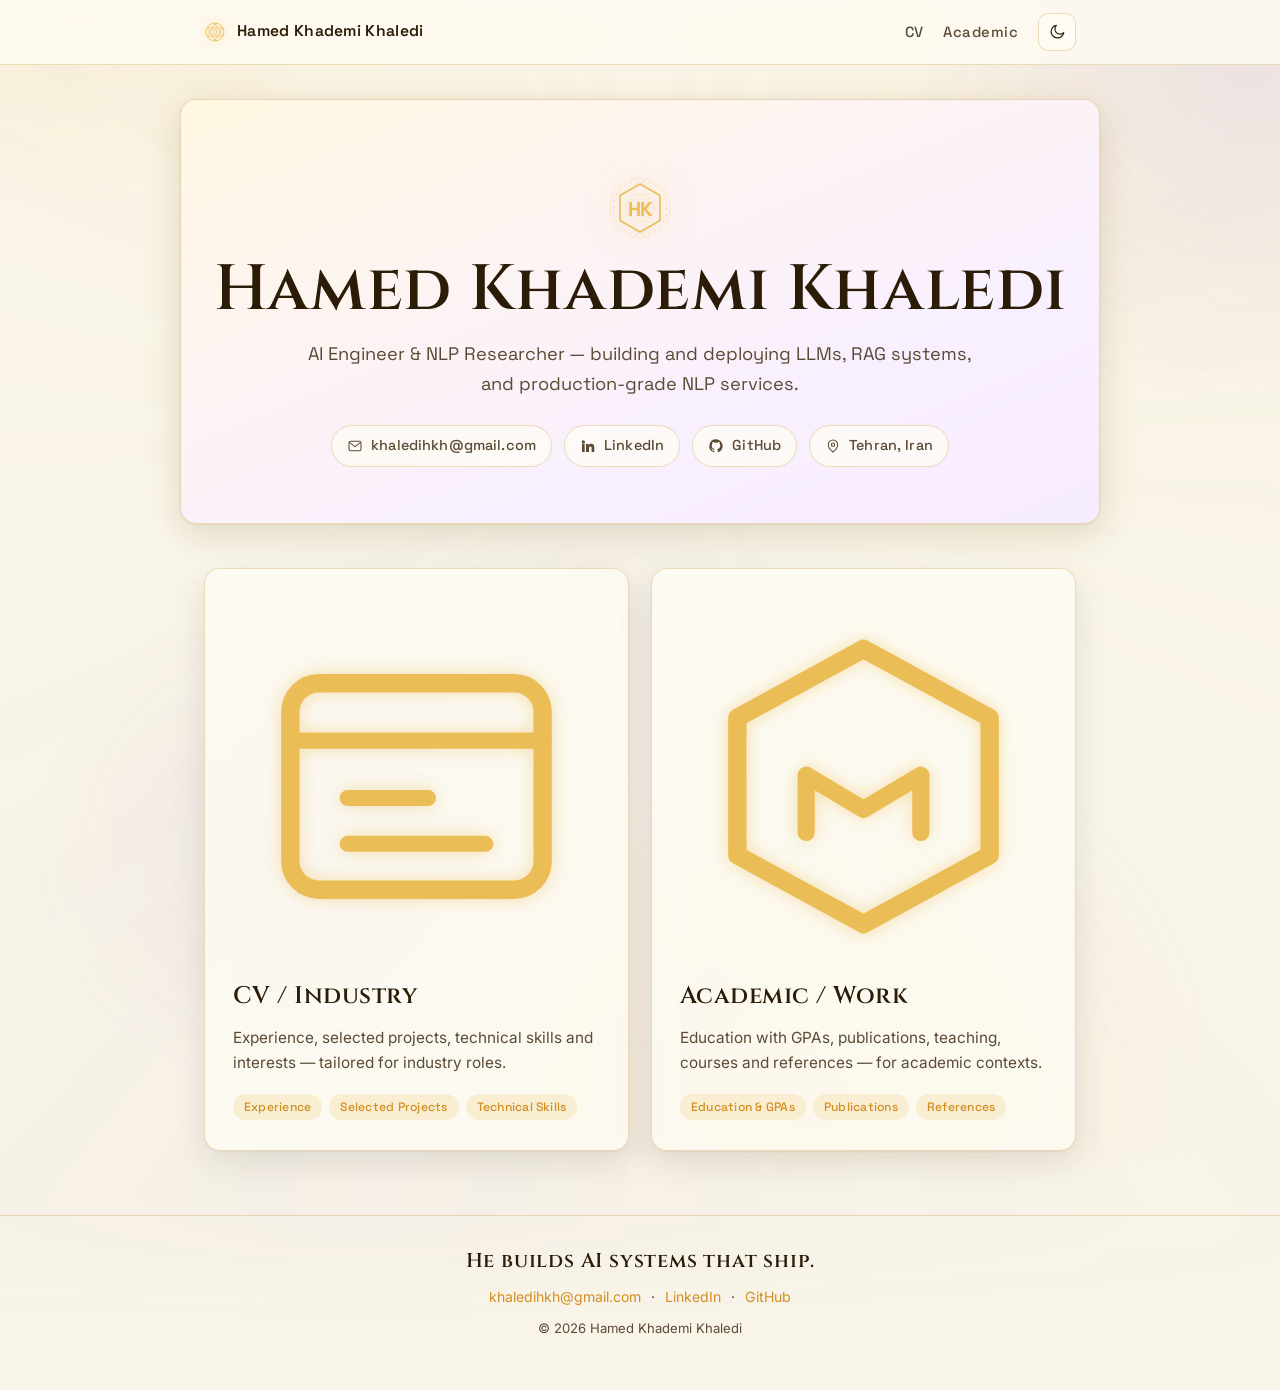
==== commit bc4cc5d6: "Redesign theme: sci-fi to mystical grimoire with new crest, fonts, and color palette" ====
--- a/index.html
+++ b/index.html
@@ -8,7 +8,7 @@
   <link rel="stylesheet" href="assets/style.css" />
   <link rel="preconnect" href="https://fonts.googleapis.com" />
   <link rel="preconnect" href="https://fonts.gstatic.com" crossorigin />
-  <link href="https://fonts.googleapis.com/css2?family=Inter:wght@400;500;600;700&family=Space+Grotesk:wght@500;600;700&display=swap" rel="stylesheet" />
+  <link href="https://fonts.googleapis.com/css2?family=Cinzel:wght@500;600;700&family=Inter:wght@400;500;600;700&family=Space+Grotesk:wght@500;600;700&display=swap" rel="stylesheet" />
 </head>
 <body>
   <div class="stars" aria-hidden="true"></div>
@@ -22,8 +22,10 @@
         <a href="index.html">
           <span class="mark" aria-hidden="true">
             <svg viewBox="0 0 32 32" fill="none" xmlns="http://www.w3.org/2000/svg">
-              <path d="M16 2 28 9v14L16 30 4 23V9L16 2Z" stroke="currentColor" stroke-width="1.6" stroke-linejoin="round"/>
-              <text x="16" y="21" text-anchor="middle" font-family="Space Grotesk, Inter, sans-serif" font-size="11" font-weight="700" fill="currentColor" letter-spacing="-0.5">HK</text>
+              <circle cx="16" cy="16" r="13" stroke="currentColor" stroke-width="1.3"/>
+              <path d="M16 4 27 22H5L16 4Z" stroke="currentColor" stroke-width="1.1" stroke-linejoin="round"/>
+              <path d="M16 28 5 10h22L16 28Z" stroke="currentColor" stroke-width="1.1" stroke-linejoin="round"/>
+              <circle cx="16" cy="16" r="3" stroke="currentColor" stroke-width="1.1"/>
             </svg>
           </span>
           Hamed Khademi Khaledi
--- a/assets/style.css
+++ b/assets/style.css
@@ -1,73 +1,74 @@
 /* ============================================================
    Hamed Khademi Khaledi — Resume site
-   Futuristic sci-fi glow: dark-first command deck, dual
-   cyan/violet aurora, glass surfaces, expressive motion.
+   Mystical / arcane grimoire: deep indigo canvas lit by a
+   drifting amber + violet astral nebula, gilded sigils,
+   grimoire glass panels, engraved runes, intentional motion.
    ============================================================ */
 
 :root {
-  /* Aurora dual-tone identity */
-  --accent:        oklch(0.80 0.14 200);
-  --accent-2:      oklch(0.72 0.18 295);
-  --accent-strong: oklch(0.62 0.16 235);
-  --accent-soft:   oklch(0.95 0.03 220);
-
-  /* Tinted neutrals — cool lean */
-  --bg:        oklch(0.985 0.004 250);
-  --bg-elev:   oklch(1 0 0);
-  --bg-soft:   oklch(0.962 0.008 250);
-  --text:      oklch(0.20 0.025 258);
-  --text-soft: oklch(0.40 0.025 258);
-  --border:    oklch(0.88 0.014 250);
-  --rule:      oklch(0.86 0.014 250);
-
-  --shadow: 0 1px 2px oklch(0.22 0.02 256 / 0.05),
-             0 10px 30px oklch(0.22 0.02 256 / 0.08);
+  /* Arcane dual-tone identity */
+  --accent:        oklch(0.82 0.13 85);   /* gilded amber */
+  --accent-2:      oklch(0.62 0.18 300);  /* arcane violet */
+  --accent-strong: oklch(0.70 0.14 72);   /* warm gold, high-contrast */
+  --accent-soft:   oklch(0.95 0.04 90);   /* pale gold tint */
+
+  /* Tinted neutrals — warm/indigo lean */
+  --bg:        oklch(0.97 0.018 95);
+  --bg-elev:   oklch(0.99 0.01 90);
+  --bg-soft:   oklch(0.95 0.03 92);
+  --text:      oklch(0.24 0.04 70);
+  --text-soft: oklch(0.42 0.04 72);
+  --border:    oklch(0.86 0.04 85);
+  --rule:      oklch(0.84 0.04 85);
+
+  --shadow: 0 1px 2px oklch(0.24 0.04 70 / 0.06),
+              0 12px 34px oklch(0.24 0.04 70 / 0.10);
   --radius: 16px;
   --max: 920px;
 
-  /* Light "day deck" hero surface */
+  /* Light "day grimoire" hero surface */
   --hero-surface: linear-gradient(
-    160deg,
-    oklch(0.98 0.012 230) 0%,
-    oklch(0.96 0.02 280) 100%
-  );
+     158deg,
+     oklch(0.98 0.03 90) 0%,
+     oklch(0.96 0.045 300) 100%
+   );
   --hero-text: var(--text);
-  --hero-sub:  oklch(0.40 0.025 258);
+  --hero-sub:  oklch(0.42 0.04 72);
 
   /* Glass */
-  --glass: color-mix(in srgb, var(--bg-elev) 72%, transparent);
-  --glass-border: oklch(0.80 0.06 230 / 0.35);
-  --glow-cyan: oklch(0.80 0.14 200);
-  --glow-violet: oklch(0.72 0.18 295);
+  --glass: color-mix(in srgb, var(--bg-elev) 74%, transparent);
+  --glass-border: oklch(0.78 0.10 85 / 0.45);
+  --glow-gold:  oklch(0.82 0.13 85);
+  --glow-violet: oklch(0.62 0.18 300);
 }
 
 [data-theme="dark"] {
-  --accent:        oklch(0.82 0.13 200);
-  --accent-2:      oklch(0.74 0.17 295);
-  --accent-strong: oklch(0.78 0.14 220);
-  --accent-soft:   oklch(0.30 0.06 250);
-
-  --bg:        oklch(0.155 0.04 268);
-  --bg-elev:   oklch(0.20 0.05 262);
-  --bg-soft:   oklch(0.24 0.05 262);
-  --text:      oklch(0.97 0.008 250);
-  --text-soft: oklch(0.78 0.03 250);
-  --border:    oklch(0.42 0.06 260);
-  --rule:      oklch(0.36 0.05 260);
-
-  --shadow: 0 1px 2px oklch(0 0 0 / 0.4),
-             0 14px 40px oklch(0 0 0 / 0.5);
+  --accent:        oklch(0.84 0.12 84);
+  --accent-2:      oklch(0.66 0.17 300);
+  --accent-strong: oklch(0.80 0.13 78);
+  --accent-soft:   oklch(0.30 0.06 85);
+
+  --bg:        oklch(0.16 0.05 285);
+  --bg-elev:   oklch(0.21 0.06 288);
+  --bg-soft:   oklch(0.25 0.06 288);
+  --text:      oklch(0.96 0.02 90);
+  --text-soft: oklch(0.80 0.04 300);
+  --border:    oklch(0.45 0.07 290);
+  --rule:      oklch(0.38 0.06 290);
+
+  --shadow: 0 1px 2px oklch(0 0 0 / 0.45),
+              0 16px 44px oklch(0 0 0 / 0.55);
 
   --hero-surface: linear-gradient(
-    160deg,
-    oklch(0.22 0.05 262) 0%,
-    oklch(0.17 0.06 280) 100%
-  );
-  --hero-text: oklch(0.98 0.008 250);
-  --hero-sub:  oklch(0.80 0.03 250);
-
-  --glass: oklch(0.22 0.05 262 / 0.55);
-  --glass-border: oklch(0.55 0.10 230 / 0.30);
+     158deg,
+     oklch(0.23 0.06 288) 0%,
+     oklch(0.18 0.07 300) 100%
+   );
+  --hero-text: oklch(0.98 0.02 90);
+  --hero-sub:  oklch(0.82 0.04 300);
+
+  --glass: oklch(0.22 0.06 288 / 0.55);
+  --glass-border: oklch(0.58 0.11 85 / 0.32);
 }
 
 * { box-sizing: border-box; }
@@ -88,19 +89,19 @@
   overflow-x: hidden;
 }
 
-/* ---------- Aurora background ---------- */
-/* Layered fantasy mesh: three radial blooms + a slow-rotating conic
-   hue-shift + fine grain. Net effect: a living nebula, not a flat wash. */
+/* ---------- Astral nebula background ---------- */
+/* Layered arcane mesh: amber + violet blooms + slow-rotating conic
+   hue-shift + fine grain. Net effect: a living star-field, not a flat wash. */
 .aurora {
   position: fixed;
   inset: -20vmax;
   z-index: -2;
   pointer-events: none;
   background:
-    radial-gradient(38vmax 38vmax at 18% 12%, oklch(0.80 0.14 200 / 0.22), transparent 60%),
-    radial-gradient(44vmax 44vmax at 84% 22%, oklch(0.72 0.18 295 / 0.20), transparent 62%),
-    radial-gradient(52vmax 52vmax at 60% 96%, oklch(0.78 0.13 220 / 0.16), transparent 60%),
-    radial-gradient(30vmax 30vmax at 30% 78%, oklch(0.70 0.16 285 / 0.14), transparent 65%);
+    radial-gradient(38vmax 38vmax at 18% 12%, oklch(0.82 0.13 85 / 0.18), transparent 60%),
+    radial-gradient(44vmax 44vmax at 84% 22%, oklch(0.62 0.18 300 / 0.18), transparent 62%),
+    radial-gradient(52vmax 52vmax at 60% 96%, oklch(0.80 0.13 70 / 0.13), transparent 60%),
+    radial-gradient(30vmax 30vmax at 30% 78%, oklch(0.60 0.16 305 / 0.12), transparent 65%);
   filter: blur(10px);
   animation: aurora-drift 26s ease-in-out infinite alternate;
 }
@@ -112,11 +113,11 @@
   background: conic-gradient(
     from 0deg at 50% 50%,
     transparent 0deg,
-    oklch(0.80 0.14 200 / 0.10) 60deg,
+    oklch(0.82 0.13 85 / 0.09) 60deg,
     transparent 120deg,
-    oklch(0.72 0.18 295 / 0.10) 200deg,
+    oklch(0.62 0.18 300 / 0.09) 200deg,
     transparent 260deg,
-    oklch(0.78 0.13 220 / 0.08) 320deg,
+    oklch(0.80 0.13 70 / 0.07) 320deg,
     transparent 360deg
   );
   filter: blur(40px);
@@ -128,19 +129,19 @@
   inset: 0;
   z-index: -1;
   pointer-events: none;
-  opacity: 0.035;
+  opacity: 0.04;
   mix-blend-mode: overlay;
   background-image: url("data:image/svg+xml;utf8,<svg xmlns='http://www.w3.org/2000/svg' width='200' height='200'><filter id='n'><feTurbulence type='fractalNoise' baseFrequency='0.9' numOctaves='2' stitchTiles='stitch'/></filter><rect width='100%25' height='100%25' filter='url(%23n)'/></svg>");
 }
 [data-theme="light"] .aurora {
   background:
-    radial-gradient(38vmax 38vmax at 18% 12%, oklch(0.80 0.14 200 / 0.13), transparent 60%),
-    radial-gradient(44vmax 44vmax at 84% 22%, oklch(0.72 0.18 295 / 0.11), transparent 62%),
-    radial-gradient(52vmax 52vmax at 60% 96%, oklch(0.78 0.13 220 / 0.09), transparent 60%),
-    radial-gradient(30vmax 30vmax at 30% 78%, oklch(0.70 0.16 285 / 0.06), transparent 65%);
+    radial-gradient(38vmax 38vmax at 18% 12%, oklch(0.82 0.13 85 / 0.14), transparent 60%),
+    radial-gradient(44vmax 44vmax at 84% 22%, oklch(0.62 0.18 300 / 0.12), transparent 62%),
+    radial-gradient(52vmax 52vmax at 60% 96%, oklch(0.80 0.13 70 / 0.10), transparent 60%),
+    radial-gradient(30vmax 30vmax at 30% 78%, oklch(0.60 0.16 305 / 0.07), transparent 65%);
 }
 [data-theme="light"] .aurora-rot { opacity: 0.4; }
-[data-theme="light"] .aurora-grain { opacity: 0.02; }
+[data-theme="light"] .aurora-grain { opacity: 0.025; }
 @keyframes aurora-drift {
   0%   { transform: translate3d(-2%, -1%, 0) scale(1); }
   50%  { transform: translate3d(2%, 2%, 0) scale(1.08); }
@@ -150,7 +151,7 @@
   to { transform: rotate(360deg); }
 }
 
-/* ---------- Starfield (fantasy depth, parallax layers) ---------- */
+/* ---------- Starfield (arcane depth, parallax layers) ---------- */
 .stars,
 .stars-2 {
   position: fixed;
@@ -159,19 +160,19 @@
   pointer-events: none;
   background-repeat: repeat;
   background-image:
-    radial-gradient(1px 1px at 20px 30px, oklch(0.95 0.02 230 / 0.8), transparent),
-    radial-gradient(1px 1px at 130px 80px, oklch(0.90 0.04 290 / 0.7), transparent),
-    radial-gradient(1.4px 1.4px at 220px 160px, oklch(0.92 0.03 210 / 0.6), transparent),
-    radial-gradient(1px 1px at 300px 220px, oklch(0.95 0.02 230 / 0.5), transparent),
-    radial-gradient(1px 1px at 70px 200px, oklch(0.88 0.05 295 / 0.65), transparent);
+    radial-gradient(1px 1px at 20px 30px, oklch(0.95 0.05 85 / 0.8), transparent),
+    radial-gradient(1px 1px at 130px 80px, oklch(0.90 0.07 300 / 0.7), transparent),
+    radial-gradient(1.4px 1.4px at 220px 160px, oklch(0.92 0.06 70 / 0.6), transparent),
+    radial-gradient(1px 1px at 300px 220px, oklch(0.95 0.05 85 / 0.5), transparent),
+    radial-gradient(1px 1px at 70px 200px, oklch(0.88 0.09 300 / 0.65), transparent);
   background-size: 340px 340px;
   animation: starfield-twinkle 7s ease-in-out infinite alternate;
 }
 .stars-2 {
   background-image:
-    radial-gradient(1px 1px at 50px 50px, oklch(0.85 0.06 290 / 0.55), transparent),
-    radial-gradient(1.2px 1.2px at 180px 120px, oklch(0.90 0.04 220 / 0.5), transparent),
-    radial-gradient(1px 1px at 260px 30px, oklch(0.88 0.05 295 / 0.45), transparent);
+    radial-gradient(1px 1px at 50px 50px, oklch(0.85 0.09 300 / 0.55), transparent),
+    radial-gradient(1.2px 1.2px at 180px 120px, oklch(0.90 0.07 85 / 0.5), transparent),
+    radial-gradient(1px 1px at 260px 30px, oklch(0.88 0.09 300 / 0.45), transparent);
   background-size: 420px 420px;
   animation: starfield-twinkle 11s ease-in-out infinite alternate-reverse;
   animation-delay: -3s;
@@ -184,12 +185,17 @@
 [data-theme="light"] .stars,
 [data-theme="light"] .stars-2 { display: none; }
 
-/* Serif display face replaced by geometric display for sci-fi feel */
-h1, h2, h3 {
-  font-family: "Space Grotesk", "Sora", "Inter", system-ui, sans-serif;
+/* ---------- Display / serif voice for headings ---------- */
+h1, h2, h3, .footer-line {
+  font-family: "Cinzel", "Space Grotesk", "Sora", "Inter", system-ui, sans-serif;
   font-weight: 600;
-  letter-spacing: -0.02em;
+  letter-spacing: 0.01em;
   text-wrap: balance;
+}
+/* Keep utility/UI labels in the geometric face */
+.brand, .toc a, .nav-links a, .contact-chip, .card-hints li,
+.skill .label, .entry .meta, .tagline, .sub, .hero .contacts {
+  font-family: "Space Grotesk", "Inter", system-ui, sans-serif;
 }
 
 a { color: var(--accent-strong); text-decoration: none; }
@@ -211,8 +217,8 @@
   top: 0;
   z-index: 30;
   background: color-mix(in srgb, var(--bg-elev) 80%, transparent);
-  backdrop-filter: saturate(160%) blur(14px);
-  -webkit-backdrop-filter: saturate(160%) blur(14px);
+  backdrop-filter: saturate(150%) blur(14px);
+  -webkit-backdrop-filter: saturate(150%) blur(14px);
   border-bottom: 1px solid var(--glass-border);
 }
 .nav-inner {
@@ -227,15 +233,15 @@
   gap: 11px;
   font-size: 0.98rem;
   font-weight: 600;
-  letter-spacing: -0.01em;
+  letter-spacing: 0.02em;
 }
 .brand .mark {
-  width: 20px;
-  height: 20px;
+  width: 22px;
+  height: 22px;
   display: grid;
   place-items: center;
   color: var(--accent);
-  filter: drop-shadow(0 0 6px oklch(0.80 0.14 200 / 0.5));
+  filter: drop-shadow(0 0 7px oklch(0.82 0.13 85 / 0.55));
 }
 .brand a { color: var(--text); display: flex; align-items: center; gap: 11px; }
 .brand a:hover { text-decoration: none; }
@@ -244,6 +250,7 @@
   color: var(--text-soft);
   font-size: 0.92rem;
   font-weight: 500;
+  letter-spacing: 0.03em;
 }
 .nav-links a:hover { color: var(--text); text-decoration: none; }
 
@@ -265,10 +272,10 @@
 .theme-toggle:hover {
   border-color: var(--accent);
   color: var(--accent-strong);
-  box-shadow: 0 0 14px oklch(0.80 0.14 200 / 0.35);
-}
-
-/* ---------- Hero / resume header (glowing glass) ---------- */
+  box-shadow: 0 0 14px oklch(0.82 0.13 85 / 0.35);
+}
+
+/* ---------- Hero / resume header (glowing grimoire panel) ---------- */
 .hero,
 .resume-header {
   position: relative;
@@ -280,66 +287,47 @@
   -webkit-backdrop-filter: blur(10px);
   box-shadow:
     var(--shadow),
-    0 0 0 1px oklch(0.80 0.14 200 / 0.06),
-    0 0 40px oklch(0.80 0.14 200 / 0.10);
+    0 0 0 1px oklch(0.82 0.13 85 / 0.07),
+    0 0 44px oklch(0.82 0.13 85 / 0.12);
 }
 .hero > *,
 .resume-header > * { position: relative; z-index: 1; }
 
 /* ---------- Hero (landing) ---------- */
 .hero {
-  padding: 84px 32px 60px;
+  padding: 76px 32px 56px;
   text-align: center;
   margin-top: 34px;
-  overflow: hidden;
-}
-/* Landing crest is the big orbital insignia; resume crest stays small. */
+}
 .crest {
   display: block;
+  width: 64px;
+  height: 64px;
+  margin: 0 auto 16px;
   color: var(--accent);
-}
-.hero > .crest {
-  width: 86px;
-  height: 86px;
-  margin: 0 auto 22px;
-  filter: drop-shadow(0 0 16px oklch(0.80 0.14 200 / 0.6));
+  filter: drop-shadow(0 0 14px oklch(0.82 0.13 85 / 0.55));
   animation: crest-pulse 5s ease-in-out infinite;
 }
-.crest .ring-spin { transform-box: fill-box; transform-origin: center; animation: ring-spin 22s linear infinite; }
-.crest .ring-spin-rev { transform-box: fill-box; transform-origin: center; animation: ring-spin 16s linear infinite reverse; }
+.crest svg { width: 100%; height: 100%; display: block; }
+.ring-spin { transform-origin: 32px 32px; animation: ring-spin 22s linear infinite; }
+.ring-spin-rev { transform-origin: 32px 32px; animation: ring-spin 16s linear infinite reverse; }
 @keyframes ring-spin { to { transform: rotate(360deg); } }
 @keyframes crest-pulse {
-  0%, 100% { filter: drop-shadow(0 0 12px oklch(0.80 0.14 200 / 0.5)); }
-  50%      { filter: drop-shadow(0 0 26px oklch(0.72 0.18 295 / 0.75)); }
+  0%, 100% { filter: drop-shadow(0 0 12px oklch(0.82 0.13 85 / 0.45)); }
+  50%      { filter: drop-shadow(0 0 26px oklch(0.82 0.13 85 / 0.75)); }
 }
 .hero h1 {
-  position: relative;
-  font-size: clamp(2.8rem, 7vw, 4.6rem);
-  line-height: 1.04;
-  margin: 0 0 16px;
+  font-size: clamp(2.6rem, 6vw, 4rem);
+  line-height: 1.08;
+  margin: 0 0 14px;
   color: var(--hero-text);
-  font-weight: 700;
-  letter-spacing: -0.03em;
-}
-/* Breathing glow halo behind the name — a radial, NOT clip:text. */
-.hero h1::after {
-  content: "";
-  position: absolute;
-  inset: -0.4em -0.2em;
-  z-index: -1;
-  background: radial-gradient(60% 80% at 50% 45%, oklch(0.80 0.14 200 / 0.20), transparent 70%);
-  filter: blur(10px);
-  animation: halo-breathe 6s ease-in-out infinite;
-  pointer-events: none;
-}
-@keyframes halo-breathe {
-  0%, 100% { opacity: 0.5; transform: scale(1); }
-  50%      { opacity: 1;   transform: scale(1.06); }
+  font-weight: 600;
+  letter-spacing: 0.01em;
 }
 .hero .tagline {
-  font-size: 1.16rem;
+  font-size: 1.14rem;
   color: var(--hero-sub);
-  margin: 0 auto 28px;
+  margin: 0 auto 26px;
   max-width: 56ch;
   text-wrap: pretty;
 }
@@ -360,6 +348,7 @@
   color: var(--hero-sub);
   font-size: 0.9rem;
   font-weight: 500;
+  letter-spacing: 0.01em;
   backdrop-filter: blur(8px);
   transition: border-color 0.2s ease, color 0.2s ease, box-shadow 0.2s ease, transform 0.2s ease;
 }
@@ -368,10 +357,7 @@
   color: var(--accent-strong);
   text-decoration: none;
   border-color: var(--accent);
-  box-shadow:
-    0 0 0 1px oklch(0.80 0.14 200 / 0.25),
-    0 0 18px oklch(0.80 0.14 200 / 0.40),
-    0 0 30px oklch(0.72 0.18 295 / 0.20);
+  box-shadow: 0 0 16px oklch(0.82 0.13 85 / 0.32);
   transform: translateY(-2px);
 }
 
@@ -388,7 +374,7 @@
   background: var(--glass);
   border: 1px solid var(--glass-border);
   border-radius: var(--radius);
-  padding: 32px 28px;
+  padding: 34px 28px 30px;
   box-shadow: var(--shadow);
   backdrop-filter: blur(12px);
   -webkit-backdrop-filter: blur(12px);
@@ -402,73 +388,32 @@
   position: absolute;
   inset: 0;
   border-radius: inherit;
-  background: radial-gradient(60% 60% at 50% 0%, oklch(0.80 0.14 200 / 0.14), transparent 70%);
+  background: radial-gradient(60% 60% at 50% 0%, oklch(0.82 0.13 85 / 0.14), transparent 70%);
   opacity: 0;
   transition: opacity 0.3s ease;
   pointer-events: none;
 }
-/* Rotating conic sheen that sweeps across the top on hover. */
-.card::before {
-  content: "";
-  position: absolute;
-  inset: -1px;
-  border-radius: inherit;
-  padding: 1px;
-  background: conic-gradient(
-    from var(--sheen-angle, 0deg),
-    transparent 0deg,
-    oklch(0.80 0.14 200 / 0.0) 60deg,
-    oklch(0.80 0.14 200 / 0.55) 110deg,
-    oklch(0.72 0.18 295 / 0.55) 160deg,
-    transparent 220deg,
-    transparent 360deg
-  );
-  -webkit-mask: linear-gradient(#000 0 0) content-box, linear-gradient(#000 0 0);
-  -webkit-mask-composite: xor;
-          mask-composite: exclude;
-  opacity: 0;
-  transition: opacity 0.35s ease;
-  pointer-events: none;
-  animation: sheen-spin 4s linear infinite;
-  animation-play-state: paused;
-}
-@property --sheen-angle {
-  syntax: "<angle>";
-  initial-value: 0deg;
-  inherits: false;
-}
-@keyframes sheen-spin {
-  to { --sheen-angle: 360deg; }
-}
 .card:hover {
-  transform: translateY(-6px);
-  border-color: color-mix(in srgb, var(--accent) 70%, transparent);
+  transform: translateY(-5px);
+  border-color: var(--accent);
   box-shadow:
     var(--shadow),
-    0 0 0 1px oklch(0.80 0.14 200 / 0.20),
-    0 0 36px oklch(0.80 0.14 200 / 0.32),
-    0 0 64px oklch(0.72 0.18 295 / 0.18);
+    0 0 32px oklch(0.82 0.13 85 / 0.30);
   text-decoration: none;
 }
 .card:hover::after { opacity: 1; }
-.card:hover::before { opacity: 1; animation-play-state: running; }
 .card .card-emblem {
-  width: 22px;
-  height: 22px;
+  width: 40px;
+  height: 40px;
   color: var(--accent);
-  margin-bottom: 10px;
-  filter: drop-shadow(0 0 8px oklch(0.80 0.14 200 / 0.5));
-  transition: filter 0.25s ease, transform 0.25s ease;
-}
-.card:hover .card-emblem {
-  filter: drop-shadow(0 0 12px oklch(0.72 0.18 295 / 0.7));
-  transform: scale(1.08);
+  margin-bottom: 14px;
+  filter: drop-shadow(0 0 9px oklch(0.82 0.13 85 / 0.45));
 }
 .card h2 {
-  font-size: 1.35rem;
+  font-size: 1.5rem;
   margin: 0 0 8px;
   color: var(--text);
-  letter-spacing: -0.02em;
+  letter-spacing: 0.02em;
 }
 .card p {
   margin: 0;
@@ -479,7 +424,7 @@
 }
 .card-hints {
   list-style: none;
-  margin: 16px 0 0;
+  margin: 18px 0 0;
   padding: 0;
   display: flex;
   flex-wrap: wrap;
@@ -488,6 +433,7 @@
 .card-hints li {
   font-size: 0.76rem;
   font-weight: 500;
+  letter-spacing: 0.02em;
   color: var(--accent-strong);
   background: var(--accent-soft);
   border-radius: 999px;
@@ -501,19 +447,20 @@
   padding: 46px 28px 36px;
   margin-bottom: 4px;
 }
-.resume-header .crest { width: 30px; height: 30px; margin-bottom: 10px; }
+.resume-header .crest { width: 54px; height: 54px; margin-bottom: 12px; }
 .resume-header h1 {
   font-size: clamp(2rem, 5vw, 2.8rem);
-  line-height: 1.08;
+  line-height: 1.1;
   margin: 0 0 8px;
   color: var(--hero-text);
-  font-weight: 700;
-  letter-spacing: -0.03em;
+  font-weight: 600;
+  letter-spacing: 0.015em;
 }
 .resume-header .sub {
   color: var(--hero-sub);
   margin: 0 0 14px;
   font-size: 1.04rem;
+  letter-spacing: 0.03em;
 }
 .resume-header .contacts {
   display: flex;
@@ -548,6 +495,7 @@
   border-radius: 999px;
   font-size: 0.82rem;
   font-weight: 500;
+  letter-spacing: 0.03em;
   color: var(--text-soft);
   border: 1px solid transparent;
   white-space: nowrap;
@@ -562,7 +510,7 @@
   color: var(--accent-strong);
   border-color: var(--accent);
   background: var(--accent-soft);
-  box-shadow: 0 0 14px oklch(0.80 0.14 200 / 0.22);
+  box-shadow: 0 0 14px oklch(0.82 0.13 85 / 0.26);
 }
 
 /* ---------- Sections ---------- */
@@ -571,23 +519,27 @@
   scroll-margin-top: 116px;
 }
 .section > h2 {
-  font-size: 1.35rem;
+  font-size: 1.45rem;
   line-height: 1.25;
   margin: 0 0 18px;
   padding-bottom: 10px;
   color: var(--text);
   border-bottom: 1px solid var(--rule);
   position: relative;
-}
+  letter-spacing: 0.02em;
+}
+/* Arcane rune divider above each section heading */
 .section > h2::before {
   content: "";
   display: block;
-  width: 38px;
-  height: 3px;
-  background: linear-gradient(90deg, var(--accent), var(--accent-2));
-  border-radius: 2px;
+  width: 46px;
+  height: 22px;
   margin-bottom: 12px;
-  box-shadow: 0 0 10px oklch(0.80 0.14 200 / 0.5);
+  background-repeat: no-repeat;
+  background-position: left center;
+  background-size: contain;
+  background-image: url("data:image/svg+xml;utf8,<svg xmlns='http://www.w3.org/2000/svg' viewBox='0 0 46 22' fill='none'><circle cx='11' cy='11' r='7' stroke='%23c79a3a' stroke-width='1.3'/><path d='M11 4v14M4 11h14' stroke='%23c79a3a' stroke-width='1'/><path d='M30 6l8 5-8 5M38 11h8' stroke='%239a5cd6' stroke-width='1.3' stroke-linecap='round' stroke-linejoin='round'/><circle cx='35' cy='11' r='1.4' fill='%239a5cd6'/></svg>");
+  filter: drop-shadow(0 0 6px oklch(0.82 0.13 85 / 0.4));
 }
 
 .entry { margin-bottom: 22px; }
@@ -609,6 +561,7 @@
   font-size: 0.86rem;
   white-space: nowrap;
   font-variant-numeric: tabular-nums;
+  letter-spacing: 0.02em;
 }
 .entry ul { margin: 8px 0 0; padding-left: 20px; }
 .entry ul li { margin: 4px 0; max-width: 70ch; text-wrap: pretty; }
@@ -629,7 +582,7 @@
   max-width: 68ch;
 }
 
-/* ---------- Skills (glass chips + tech logos) ---------- */
+/* ---------- Skills (grimoire chips + glyphs) ---------- */
 .skills {
   display: grid;
   grid-template-columns: repeat(auto-fit, minmax(280px, 1fr));
@@ -650,7 +603,7 @@
 }
 .skill:hover {
   border-color: var(--accent);
-  box-shadow: 0 0 18px oklch(0.80 0.14 200 / 0.22);
+  box-shadow: 0 0 18px oklch(0.82 0.13 85 / 0.24);
   transform: translateY(-2px);
 }
 .skill .logo {
@@ -658,18 +611,18 @@
   height: 20px;
   margin-top: 3px;
   color: var(--accent-strong);
-  opacity: 0.85;
+  opacity: 0.9;
   transition: filter 0.2s ease, transform 0.2s ease;
 }
 .skill:hover .logo {
-  filter: drop-shadow(0 0 8px oklch(0.80 0.14 200 / 0.6));
+  filter: drop-shadow(0 0 8px oklch(0.82 0.13 85 / 0.6));
   transform: scale(1.06);
 }
 .skill .label {
   font-size: 0.78rem;
   font-weight: 600;
   color: var(--accent-strong);
-  letter-spacing: 0.01em;
+  letter-spacing: 0.03em;
 }
 .skill .items {
   font-size: 0.92rem;
@@ -693,10 +646,9 @@
   border-top: 1px solid var(--glass-border);
 }
 footer .footer-line {
-  font-family: "Space Grotesk", "Sora", "Inter", system-ui, sans-serif;
-  font-size: 1.15rem;
+  font-size: 1.25rem;
   font-weight: 600;
-  letter-spacing: -0.02em;
+  letter-spacing: 0.04em;
   color: var(--text);
   margin: 0 0 8px;
 }
@@ -710,7 +662,7 @@
 }
 footer .footer-copy { margin: 0; }
 
-/* ---------- Scroll-reveal (expressive) ---------- */
+/* ---------- Scroll-reveal (ink-fade) ---------- */
 .reveal {
   opacity: 0;
   transform: translateY(24px);
@@ -721,7 +673,6 @@
   opacity: 1;
   transform: none;
 }
-/* staggered children inside a revealed container */
 .reveal.is-visible .stagger > *,
 .reveal.is-visible.stagger > * {
   animation: rise 0.6s cubic-bezier(0.22, 1, 0.36, 1) backwards;
@@ -753,11 +704,9 @@
 
 @media (prefers-reduced-motion: reduce) {
   html { scroll-behavior: auto; }
-  .aurora, .aurora-rot { animation: none; }
-  .stars, .stars-2 { animation: none; opacity: 0.5; }
-  .crest, .crest .ring-spin, .crest .ring-spin-rev { animation: none; }
-  .hero h1::after { animation: none; }
-  .card::before { animation: none; }
+  .aurora { animation: none; }
+  .crest { animation: none; }
+  .ring-spin, .ring-spin-rev { animation: none; }
   .reveal { opacity: 1; transform: none; transition: none; }
   .reveal.is-visible .stagger > *,
   .reveal.is-visible.stagger > * { animation: none; }
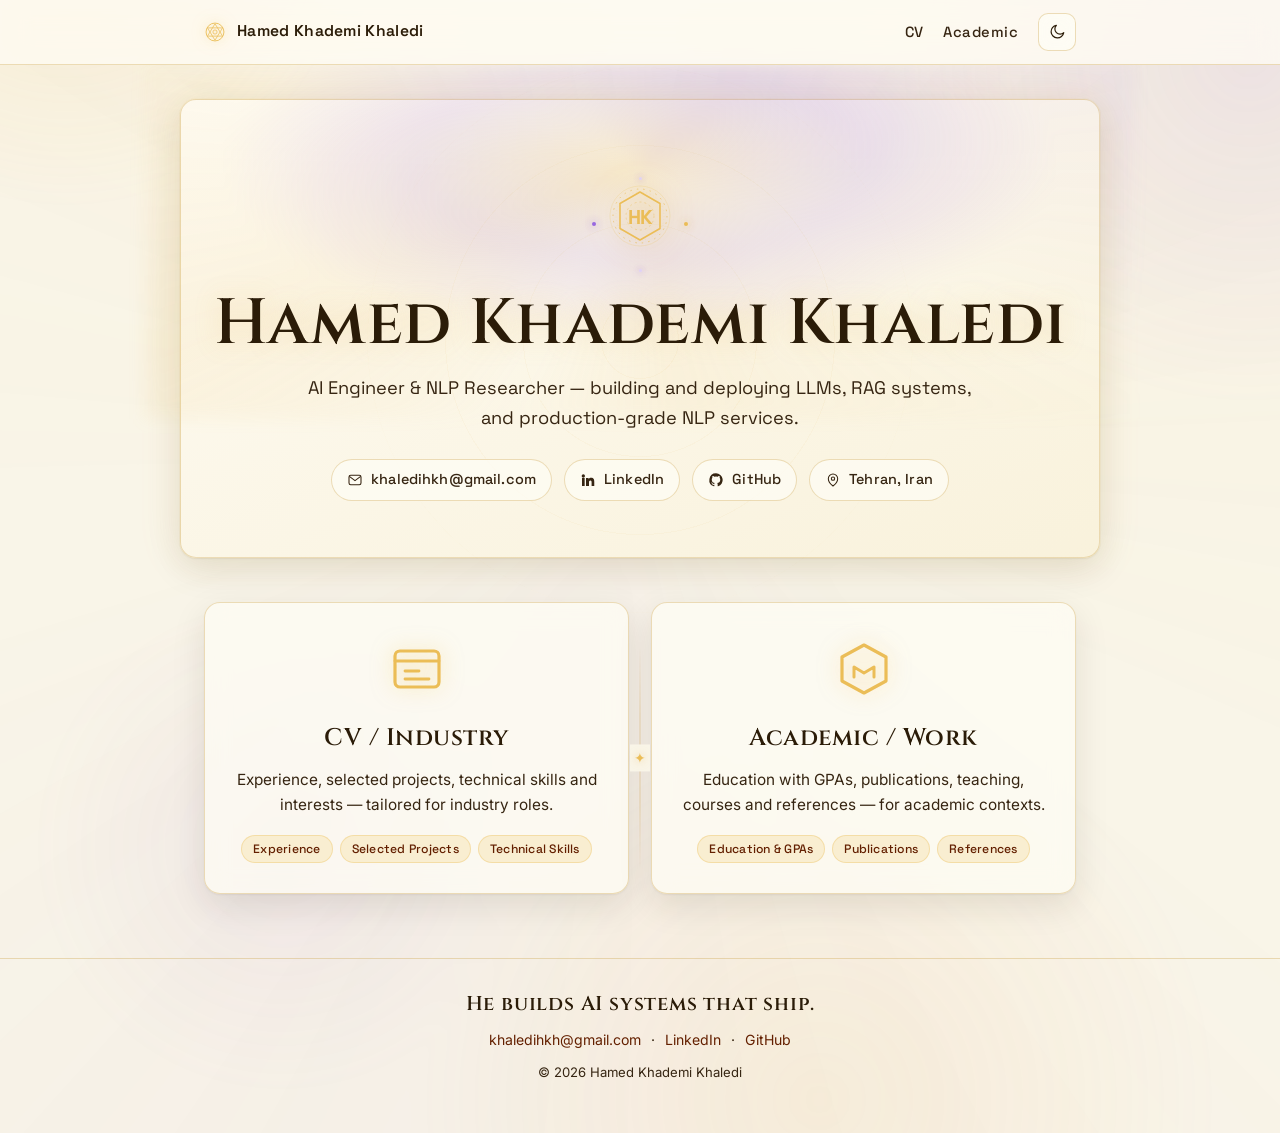
==== commit 0113d19c: "Amplify fantasy theme: spell-circle hero aura, orbiting crest, wax-seal cards, entry ignition, AA co" ====
--- a/index.html
+++ b/index.html
@@ -9,6 +9,7 @@
   <link rel="preconnect" href="https://fonts.googleapis.com" />
   <link rel="preconnect" href="https://fonts.gstatic.com" crossorigin />
   <link href="https://fonts.googleapis.com/css2?family=Cinzel:wght@500;600;700&family=Inter:wght@400;500;600;700&family=Space+Grotesk:wght@500;600;700&display=swap" rel="stylesheet" />
+  <noscript><style>.reveal{opacity:1!important;transform:none!important}.hero::before,.hero::after{opacity:1!important;transform:none!important}.crest-orbit{display:none}</style></noscript>
 </head>
 <body>
   <div class="stars" aria-hidden="true"></div>
@@ -44,20 +45,26 @@
   </nav>
 
   <header class="hero wrap hero-anim">
-    <span class="crest" aria-hidden="true">
-      <svg viewBox="0 0 64 64" fill="none" xmlns="http://www.w3.org/2000/svg">
-        <circle cx="32" cy="32" r="30" stroke="currentColor" stroke-width="0.8" opacity="0.25"/>
-        <g class="ring-spin">
-          <circle cx="32" cy="32" r="27" stroke="currentColor" stroke-width="1" stroke-dasharray="1.5 5" opacity="0.7"/>
-          <circle cx="32" cy="32" r="24" stroke="currentColor" stroke-width="0.6" stroke-dasharray="0.5 3" opacity="0.45"/>
-        </g>
-        <path d="M32 8 52 19.5v25L32 56 12 44.5v-25L32 8Z" stroke="currentColor" stroke-width="1.6" stroke-linejoin="round"/>
-        <g class="ring-spin-rev">
-          <circle cx="32" cy="32" r="14" stroke="currentColor" stroke-width="0.8" stroke-dasharray="2 3" opacity="0.55"/>
-        </g>
-        <text x="32" y="40" text-anchor="middle" font-family="Space Grotesk, Inter, sans-serif" font-size="20" font-weight="700" fill="currentColor" letter-spacing="-1">HK</text>
-      </svg>
-    </span>
+    <div class="crest-wrap">
+      <span class="crest-orbit" aria-hidden="true">
+        <span class="rune-dot"></span>
+        <span class="rune-dot b"></span>
+      </span>
+      <span class="crest" aria-hidden="true">
+        <svg viewBox="0 0 64 64" fill="none" xmlns="http://www.w3.org/2000/svg">
+          <circle cx="32" cy="32" r="30" stroke="currentColor" stroke-width="0.8" opacity="0.25"/>
+          <g class="ring-spin">
+            <circle cx="32" cy="32" r="27" stroke="currentColor" stroke-width="1" stroke-dasharray="1.5 5" opacity="0.7"/>
+            <circle cx="32" cy="32" r="24" stroke="currentColor" stroke-width="0.6" stroke-dasharray="0.5 3" opacity="0.45"/>
+          </g>
+          <path d="M32 8 52 19.5v25L32 56 12 44.5v-25L32 8Z" stroke="currentColor" stroke-width="1.6" stroke-linejoin="round"/>
+          <g class="ring-spin-rev">
+            <circle cx="32" cy="32" r="14" stroke="currentColor" stroke-width="0.8" stroke-dasharray="2 3" opacity="0.55"/>
+          </g>
+          <text x="32" y="40" text-anchor="middle" font-family="Space Grotesk, Inter, sans-serif" font-size="20" font-weight="700" fill="currentColor" letter-spacing="-1">HK</text>
+        </svg>
+      </span>
+    </div>
     <h1>Hamed Khademi Khaledi</h1>
     <p class="tagline">AI Engineer &amp; NLP Researcher — building and deploying LLMs, RAG systems, and production-grade NLP services.</p>
     <div class="contacts">
@@ -84,6 +91,9 @@
     <section class="cards reveal stagger">
       <a class="card" href="cv.html">
         <span class="card-emblem" aria-hidden="true">
+          <svg class="seal-ring" viewBox="0 0 72 72" fill="none" xmlns="http://www.w3.org/2000/svg">
+            <circle cx="36" cy="36" r="33" stroke="currentColor" stroke-width="1" stroke-dasharray="2 4" opacity="0.7"/>
+          </svg>
           <svg viewBox="0 0 32 32" fill="none" xmlns="http://www.w3.org/2000/svg">
             <rect x="5" y="7" width="22" height="18" rx="2.5" stroke="currentColor" stroke-width="1.6"/>
             <path d="M5 12h22M10 17h7M10 21h12" stroke="currentColor" stroke-width="1.4" stroke-linecap="round"/>
@@ -99,6 +109,9 @@
       </a>
       <a class="card" href="work.html">
         <span class="card-emblem" aria-hidden="true">
+          <svg class="seal-ring" viewBox="0 0 72 72" fill="none" xmlns="http://www.w3.org/2000/svg">
+            <circle cx="36" cy="36" r="33" stroke="currentColor" stroke-width="1" stroke-dasharray="2 4" opacity="0.7"/>
+          </svg>
           <svg viewBox="0 0 32 32" fill="none" xmlns="http://www.w3.org/2000/svg">
             <path d="M16 4 27 10v12L16 28 5 22V10L16 4Z" stroke="currentColor" stroke-width="1.6" stroke-linejoin="round"/>
             <path d="M11 20v-5l5 3 5-3v5" stroke="currentColor" stroke-width="1.5" stroke-linecap="round" stroke-linejoin="round"/>
--- a/assets/style.css
+++ b/assets/style.css
@@ -9,7 +9,7 @@
   /* Arcane dual-tone identity */
   --accent:        oklch(0.82 0.13 85);   /* gilded amber */
   --accent-2:      oklch(0.62 0.18 300);  /* arcane violet */
-  --accent-strong: oklch(0.70 0.14 72);   /* warm gold, high-contrast */
+  --accent-strong: oklch(0.34 0.12 56);   /* antique gold, AA on light bg */
   --accent-soft:   oklch(0.95 0.04 90);   /* pale gold tint */
 
   /* Tinted neutrals — warm/indigo lean */
@@ -17,7 +17,7 @@
   --bg-elev:   oklch(0.99 0.01 90);
   --bg-soft:   oklch(0.95 0.03 92);
   --text:      oklch(0.24 0.04 70);
-  --text-soft: oklch(0.42 0.04 72);
+  --text-soft: oklch(0.28 0.04 70);
   --border:    oklch(0.86 0.04 85);
   --rule:      oklch(0.84 0.04 85);
 
@@ -26,14 +26,23 @@
   --radius: 16px;
   --max: 920px;
 
-  /* Light "day grimoire" hero surface */
+  /* Landing hero follows the theme toggle (light in light mode) */
   --hero-surface: linear-gradient(
      158deg,
-     oklch(0.98 0.03 90) 0%,
-     oklch(0.96 0.045 300) 100%
-   );
+      oklch(0.99 0.01 90) 0%,
+      oklch(0.96 0.03 92) 100%
+    );
   --hero-text: var(--text);
-  --hero-sub:  oklch(0.42 0.04 72);
+  --hero-sub:  oklch(0.28 0.04 70);
+
+  /* Resume header follows the theme toggle (light in light mode) */
+  --header-surface: linear-gradient(
+     158deg,
+      oklch(0.99 0.01 90) 0%,
+      oklch(0.96 0.03 92) 100%
+    );
+  --header-text: var(--text);
+  --header-sub:  oklch(0.28 0.04 70);
 
   /* Glass */
   --glass: color-mix(in srgb, var(--bg-elev) 74%, transparent);
@@ -51,8 +60,8 @@
   --bg:        oklch(0.16 0.05 285);
   --bg-elev:   oklch(0.21 0.06 288);
   --bg-soft:   oklch(0.25 0.06 288);
-  --text:      oklch(0.96 0.02 90);
-  --text-soft: oklch(0.80 0.04 300);
+  --text:      oklch(0.97 0.02 90);
+  --text-soft: oklch(0.84 0.045 300);
   --border:    oklch(0.45 0.07 290);
   --rule:      oklch(0.38 0.06 290);
 
@@ -61,11 +70,19 @@
 
   --hero-surface: linear-gradient(
      158deg,
-     oklch(0.23 0.06 288) 0%,
-     oklch(0.18 0.07 300) 100%
-   );
+      oklch(0.19 0.06 288) 0%,
+      oklch(0.13 0.075 300) 100%
+    );
   --hero-text: oklch(0.98 0.02 90);
-  --hero-sub:  oklch(0.82 0.04 300);
+  --hero-sub:  oklch(0.84 0.045 300);
+
+  --header-surface: linear-gradient(
+     158deg,
+      oklch(0.23 0.06 288) 0%,
+      oklch(0.17 0.07 300) 100%
+    );
+  --header-text: oklch(0.98 0.02 90);
+  --header-sub:  oklch(0.84 0.045 300);
 
   --glass: oklch(0.22 0.06 288 / 0.55);
   --glass-border: oklch(0.58 0.11 85 / 0.32);
@@ -276,8 +293,7 @@
 }
 
 /* ---------- Hero / resume header (glowing grimoire panel) ---------- */
-.hero,
-.resume-header {
+.hero {
   position: relative;
   background: var(--hero-surface);
   color: var(--hero-text);
@@ -289,6 +305,19 @@
     var(--shadow),
     0 0 0 1px oklch(0.82 0.13 85 / 0.07),
     0 0 44px oklch(0.82 0.13 85 / 0.12);
+}
+.resume-header {
+  position: relative;
+  background: var(--header-surface);
+  color: var(--header-text);
+  border: 1px solid var(--glass-border);
+  border-radius: var(--radius);
+  backdrop-filter: blur(10px);
+  -webkit-backdrop-filter: blur(10px);
+  box-shadow:
+    var(--shadow),
+    0 0 0 1px oklch(0.82 0.13 85 / 0.07),
+    0 0 44px oklch(0.82 0.13 85 / 0.10);
 }
 .hero > *,
 .resume-header > * { position: relative; z-index: 1; }
@@ -452,12 +481,12 @@
   font-size: clamp(2rem, 5vw, 2.8rem);
   line-height: 1.1;
   margin: 0 0 8px;
-  color: var(--hero-text);
+  color: var(--header-text);
   font-weight: 600;
   letter-spacing: 0.015em;
 }
 .resume-header .sub {
-  color: var(--hero-sub);
+  color: var(--header-sub);
   margin: 0 0 14px;
   font-size: 1.04rem;
   letter-spacing: 0.03em;
@@ -702,17 +731,277 @@
   to   { opacity: 1; transform: none; }
 }
 
+/* ============================================================
+   FANTASY AMPLIFICATION — spell-circle aura, orbiting asterism,
+   wax-seal cards, recurring sigil mark, entry ignition.
+   All motion is frozen under prefers-reduced-motion (see below).
+   ============================================================ */
+
+/* ---------- Spell-circle aura behind the drenched hero ---------- */
+.hero {
+  position: relative;
+  isolation: isolate;
+}
+.hero::before {
+  content: "";
+  position: absolute;
+  inset: -8% -4% 30%;
+  z-index: 0;
+  pointer-events: none;
+  background:
+    radial-gradient(60% 70% at 50% 28%,
+      oklch(0.82 0.13 85 / 0.22) 0%,
+      oklch(0.62 0.18 300 / 0.14) 38%,
+      transparent 70%),
+    conic-gradient(from 210deg at 50% 30%,
+      transparent 0deg,
+      oklch(0.82 0.13 85 / 0.10) 40deg,
+      transparent 90deg,
+      oklch(0.62 0.18 300 / 0.10) 200deg,
+      transparent 260deg,
+      oklch(0.82 0.13 85 / 0.08) 320deg,
+      transparent 360deg);
+  filter: blur(8px);
+  opacity: 0;
+  transform: scale(0.92);
+  animation: circle-awaken 1.4s cubic-bezier(0.22, 1, 0.36, 1) 0.15s forwards;
+}
+.hero::after {
+  content: "";
+  position: absolute;
+  left: 50%;
+  top: clamp(120px, 22vw, 240px);
+  width: min(560px, 92vw);
+  height: min(560px, 92vw);
+  translate: -50% -50%;
+  z-index: 0;
+  pointer-events: none;
+  border-radius: 50%;
+  background:
+    repeating-radial-gradient(
+      circle at center,
+      transparent 0 38px,
+      oklch(0.82 0.13 85 / 0.05) 38px 39px,
+      transparent 39px 78px
+    );
+  -webkit-mask: radial-gradient(circle at center, #000 0 60%, transparent 72%);
+          mask: radial-gradient(circle at center, #000 0 60%, transparent 72%);
+  opacity: 0;
+  animation: circle-awaken 1.6s cubic-bezier(0.22, 1, 0.36, 1) 0.3s forwards;
+}
+@keyframes circle-awaken {
+  to { opacity: 1; transform: scale(1); }
+}
+
+/* ---------- Orbiting asterism around the crest ---------- */
+.crest-wrap {
+  position: relative;
+  width: 96px;
+  height: 96px;
+  margin: 0 auto 18px;
+  display: grid;
+  place-items: center;
+}
+.crest-orbit {
+  position: absolute;
+  inset: -12px;
+  pointer-events: none;
+  animation: orbit-spin 26s linear infinite;
+}
+.crest-orbit::before,
+.crest-orbit::after {
+  content: "";
+  position: absolute;
+  top: 50%;
+  left: 50%;
+  width: 4px;
+  height: 4px;
+  margin: -2px;
+  border-radius: 50%;
+  background: var(--accent);
+  box-shadow: 0 0 8px oklch(0.82 0.13 85 / 0.9);
+}
+.crest-orbit::before { transform: rotate(0deg) translateX(46px); }
+.crest-orbit::after  { transform: rotate(180deg) translateX(46px); background: var(--accent-2); box-shadow: 0 0 8px oklch(0.62 0.18 300 / 0.9); }
+.crest-orbit .rune-dot {
+  position: absolute;
+  top: 50%;
+  left: 50%;
+  width: 3px;
+  height: 3px;
+  margin: -1.5px;
+  border-radius: 50%;
+  background: oklch(0.88 0.06 300 / 0.9);
+  box-shadow: 0 0 6px oklch(0.62 0.18 300 / 0.8);
+  transform: rotate(90deg) translateX(46px);
+}
+.crest-orbit .rune-dot.b { transform: rotate(270deg) translateX(46px); }
+@keyframes orbit-spin { to { transform: rotate(360deg); } }
+.crest {
+  position: relative;
+  z-index: 1;
+  width: 64px;
+  height: 64px;
+  color: var(--accent);
+  filter: drop-shadow(0 0 14px oklch(0.82 0.13 85 / 0.55));
+  animation: crest-pulse 5s ease-in-out infinite;
+}
+
+/* ---------- Hero name: engraved glow + floating accent ---------- */
+.hero h1 {
+  background: none;
+  color: var(--hero-text);
+  text-shadow: 0 0 26px oklch(0.82 0.13 85 / 0.25);
+}
+.hero .tagline { color: var(--hero-sub); }
+.hero .contact-chip {
+  color: var(--hero-sub);
+  border-color: var(--glass-border);
+  background: var(--glass);
+}
+.hero .contact-chip:hover {
+  color: var(--accent-strong);
+  border-color: var(--accent);
+}
+[data-theme="dark"] .hero .contact-chip {
+  color: var(--hero-sub);
+  border-color: oklch(0.78 0.10 85 / 0.35);
+  background: oklch(0.22 0.06 288 / 0.45);
+}
+[data-theme="dark"] .hero .contact-chip:hover {
+  color: var(--accent);
+  border-color: var(--accent);
+}
+
+/* ---------- Wax-seal version cards ---------- */
+.card {
+  display: flex;
+  flex-direction: column;
+  align-items: center;
+  text-align: center;
+}
+.card .card-emblem {
+  position: relative;
+  width: 64px;
+  height: 64px;
+  margin-bottom: 18px;
+  color: var(--accent);
+  filter: drop-shadow(0 0 10px oklch(0.82 0.13 85 / 0.5));
+}
+/* the wax-seal ring that draws in on hover */
+.card .seal-ring {
+  position: absolute;
+  inset: -4px;
+  color: var(--accent);
+  opacity: 0;
+  transform: rotate(-30deg) scale(0.9);
+  transition: opacity 0.45s ease, transform 0.6s cubic-bezier(0.22, 1, 0.36, 1);
+}
+.card .seal-ring circle { stroke-dasharray: 180; stroke-dashoffset: 180; transition: stroke-dashoffset 0.7s cubic-bezier(0.22, 1, 0.36, 1); }
+.card:hover .seal-ring { opacity: 0.9; transform: rotate(0) scale(1); }
+.card:hover .seal-ring circle { stroke-dashoffset: 0; }
+.card h2 { color: var(--text); }
+.card p { color: var(--text-soft); margin-left: auto; margin-right: auto; }
+.card-hints li {
+  color: var(--accent-strong);
+  background: var(--accent-soft);
+  border: 1px solid color-mix(in oklch, var(--accent) 35%, transparent);
+}
+
+/* ---------- Ornamental divider between the two cards (wide screens) ---------- */
+.cards { position: relative; }
+.cards::after {
+  content: "";
+  position: absolute;
+  top: 50%;
+  left: 50%;
+  width: 1px;
+  height: 56%;
+  translate: -50% -50%;
+  background: linear-gradient(
+    to bottom,
+    transparent,
+    var(--glass-border) 30%,
+    var(--glass-border) 70%,
+    transparent
+  );
+  pointer-events: none;
+}
+.cards::before {
+  content: "✦";
+  position: absolute;
+  top: 50%;
+  left: 50%;
+  translate: -50% -50%;
+  z-index: 2;
+  font-size: 14px;
+  color: var(--accent);
+  text-shadow: 0 0 10px oklch(0.82 0.13 85 / 0.7);
+  background: var(--bg);
+  padding: 2px 4px;
+}
+@media (max-width: 620px) {
+  .cards::after, .cards::before { display: none; }
+}
+
+/* ---------- Recurring sigil mark above section headings ---------- */
+.section > h2::before {
+  content: "";
+  display: block;
+  width: 54px;
+  height: 26px;
+  margin-bottom: 12px;
+  background-repeat: no-repeat;
+  background-position: left center;
+  background-size: contain;
+  background-image: url("data:image/svg+xml;utf8,<svg xmlns='http://www.w3.org/2000/svg' viewBox='0 0 54 26' fill='none'><path d='M27 2 33 13 27 24 21 13Z' stroke='%23c79a3a' stroke-width='1.2' stroke-linejoin='round'/><circle cx='27' cy='13' r='3' fill='%23c79a3a'/><path d='M6 13h12M36 13h12' stroke='%239a5cd6' stroke-width='1' stroke-dasharray='2 3'/><circle cx='6' cy='13' r='1.6' fill='%239a5cd6'/><circle cx='48' cy='13' r='1.6' fill='%239a5cd6'/><path d='M10 8l4 5-4 5M44 8l-4 5 4 5' stroke='%23c79a3a' stroke-width='1' stroke-linecap='round' stroke-linejoin='round' opacity='0.7'/></svg>");
+  filter: drop-shadow(0 0 6px oklch(0.82 0.13 85 / 0.4));
+}
+
+/* ---------- Entry ignition on hover (resume pages) ---------- */
+.entry {
+  padding: 14px 16px;
+  margin: 0 -16px 22px;
+  border-radius: 12px;
+  border: 1px solid transparent;
+  transition: border-color 0.25s ease, background 0.25s ease, box-shadow 0.25s ease;
+}
+.entry:hover {
+  border-color: var(--glass-border);
+  background: color-mix(in oklch, var(--accent) 6%, transparent);
+  box-shadow: 0 0 22px oklch(0.82 0.13 85 / 0.10);
+}
+.entry .title { color: var(--text); }
+.entry .org { color: var(--text-soft); }
+.entry .meta { color: var(--text-soft); }
+
+/* ---------- Decisive hover ignition for skills ---------- */
+.skill:hover {
+  border-color: var(--accent);
+  box-shadow: 0 0 22px oklch(0.82 0.13 85 / 0.22);
+  transform: translateY(-2px);
+}
+
+/* ---------- Dark-mode chip fixes (AA) ---------- */
+[data-theme="dark"] .card-hints li {
+  color: var(--text);
+  background: oklch(0.22 0.06 85);
+  border-color: color-mix(in oklch, var(--accent) 45%, transparent);
+}
+
 @media (prefers-reduced-motion: reduce) {
   html { scroll-behavior: auto; }
-  .aurora { animation: none; }
-  .crest { animation: none; }
+  .aurora, .aurora-rot { animation: none; }
+  .crest, .crest-orbit { animation: none; }
   .ring-spin, .ring-spin-rev { animation: none; }
+  .hero::before, .hero::after { animation: none; opacity: 1; transform: none; }
   .reveal { opacity: 1; transform: none; transition: none; }
   .reveal.is-visible .stagger > *,
   .reveal.is-visible.stagger > * { animation: none; }
   .hero-anim > * { opacity: 1; animation: none; }
-  .card, .skill, .contact-chip, .theme-toggle { transition: none; }
-  .card:hover, .skill:hover, .contact-chip:hover { transform: none; }
+  .card, .skill, .contact-chip, .theme-toggle, .entry { transition: none; }
+  .card:hover, .skill:hover, .contact-chip:hover, .entry:hover { transform: none; }
+  .card .seal-ring { transition: none; }
 }
 
 @media (max-width: 520px) {
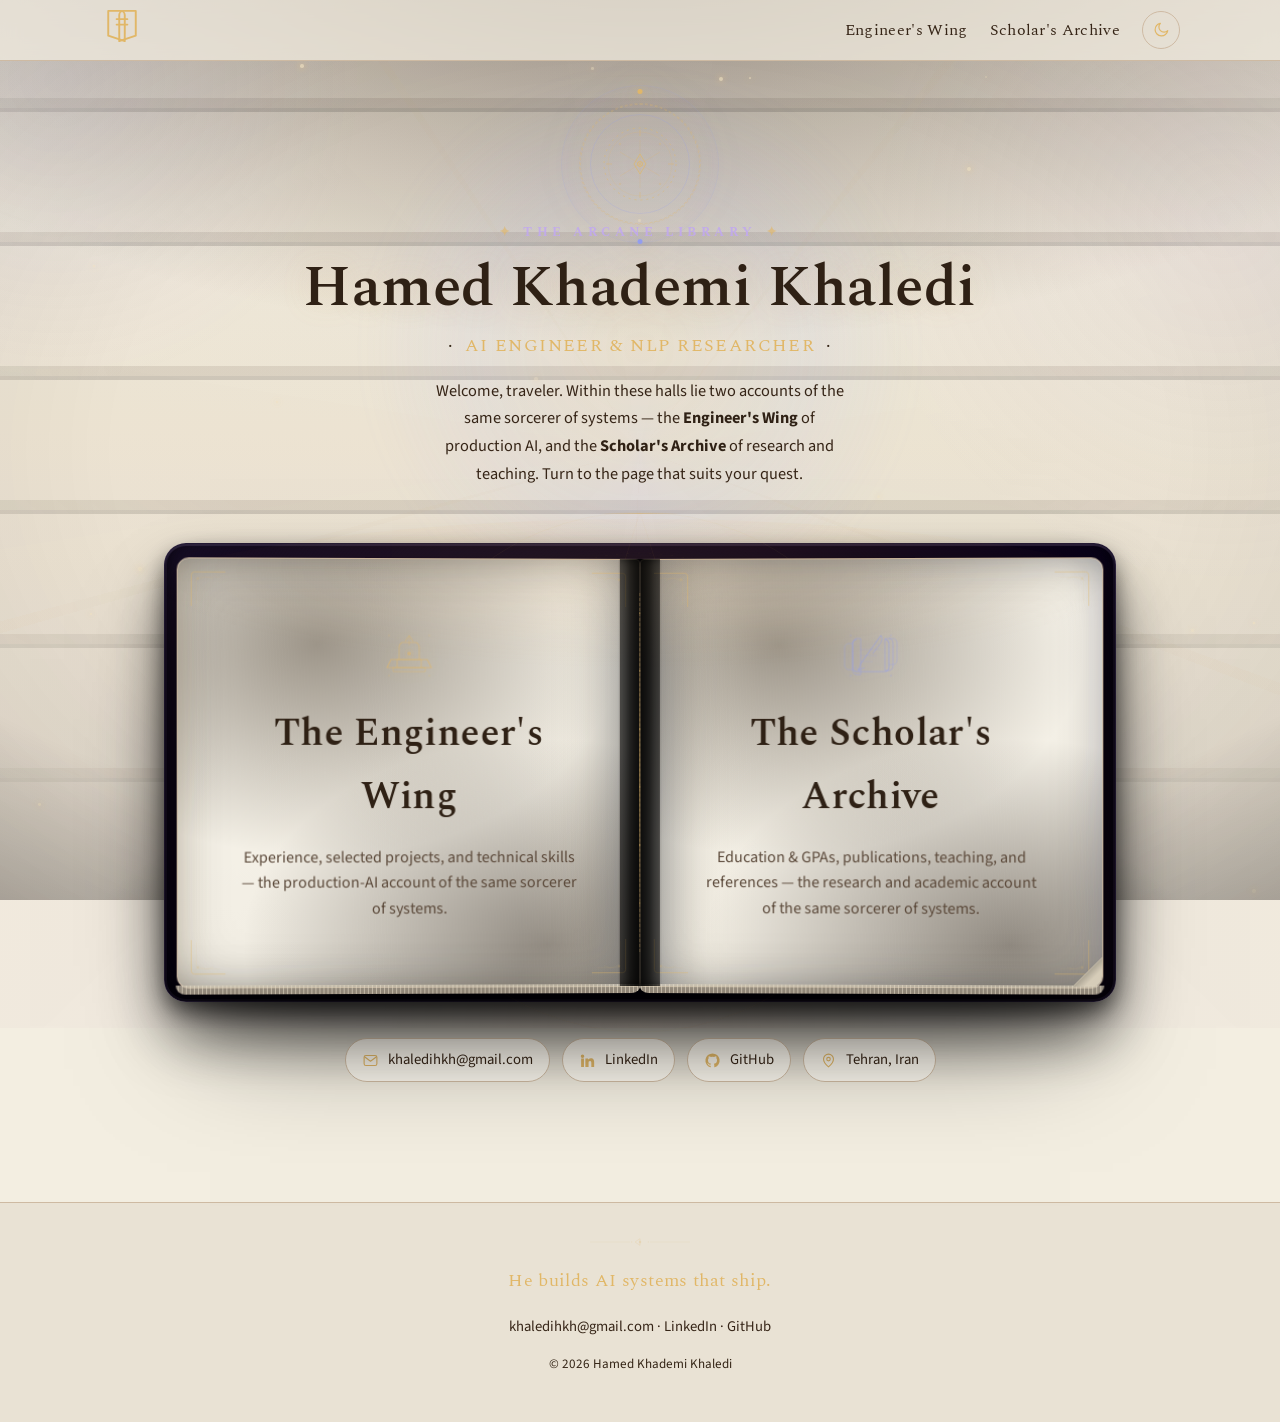
==== commit 4ebf5635: "Refactor: replace style.css/theme.js with modular wing-*.css and library.* assets" ====
--- a/index.html
+++ b/index.html
@@ -1,41 +1,48 @@
 <!DOCTYPE html>
-<html lang="en" class="no-js" data-theme="light">
+<html lang="en" class="no-js" data-theme="dark">
 <head>
   <meta charset="UTF-8" />
   <meta name="viewport" content="width=device-width, initial-scale=1.0" />
-  <title>Hamed Khademi Khaledi — Resume</title>
-  <meta name="description" content="AI Engineer & NLP Researcher. Resume of Hamed Khademi Khaledi." />
-  <link rel="stylesheet" href="assets/style.css" />
+  <title>Hamed Khademi Khaledi — The Arcane Library</title>
+  <meta name="description" content="AI Engineer & NLP Researcher. Enter the Arcane Library — choose the Engineer's Wing or the Scholar's Archive." />
+  <link rel="stylesheet" href="assets/library.css" />
   <link rel="preconnect" href="https://fonts.googleapis.com" />
   <link rel="preconnect" href="https://fonts.gstatic.com" crossorigin />
-  <link href="https://fonts.googleapis.com/css2?family=Cinzel:wght@500;600;700&family=Inter:wght@400;500;600;700&family=Space+Grotesk:wght@500;600;700&display=swap" rel="stylesheet" />
-  <noscript><style>.reveal{opacity:1!important;transform:none!important}.hero::before,.hero::after{opacity:1!important;transform:none!important}.crest-orbit{display:none}</style></noscript>
+  <link href="https://fonts.googleapis.com/css2?family=Spectral:wght@400;500;600;700&family=Source+Sans+3:wght@400;500;600;700&display=swap" rel="stylesheet" />
+  <noscript><style>.reveal,.stagger>*{opacity:1!important;transform:none!important}.mote,.arcane-wash,.plaque{animation:none!important}</style></noscript>
 </head>
 <body>
-  <div class="stars" aria-hidden="true"></div>
-  <div class="stars-2" aria-hidden="true"></div>
-  <div class="aurora-rot" aria-hidden="true"></div>
-  <div class="aurora" aria-hidden="true"></div>
-  <div class="aurora-grain" aria-hidden="true"></div>
+  <svg class="svg-defs" aria-hidden="true" focusable="false" width="0" height="0">
+    <defs>
+      <symbol id="book-mark" viewBox="0 0 32 32">
+        <path d="M6 5h9a3 3 0 0 1 3 3v19l-12-4V5Z" stroke="currentColor" stroke-width="1.4" stroke-linejoin="round"/>
+        <path d="M26 5h-9a3 3 0 0 0-3 3v19l12-4V5Z" stroke="currentColor" stroke-width="1.4" stroke-linejoin="round"/>
+        <path d="M12 11h8M12 15h8" stroke="currentColor" stroke-width="1.2" stroke-linecap="round"/>
+      </symbol>
+    </defs>
+  </svg>
+
+  <div class="library-scene" aria-hidden="true"></div>
+  <div class="shelves" aria-hidden="true"></div>
+  <div class="arcane-wash" aria-hidden="true"></div>
+  <div class="starfield" aria-hidden="true"></div>
+  <div class="dust" aria-hidden="true"></div>
+  <div class="vignette" aria-hidden="true"></div>
+  <div class="candle-glow" aria-hidden="true"></div>
+
   <nav class="nav">
     <div class="wrap nav-inner">
       <div class="brand">
-        <a href="index.html">
+        <a href="index.html" aria-label="Hamed Khademi Khaledi — home">
           <span class="mark" aria-hidden="true">
-            <svg viewBox="0 0 32 32" fill="none" xmlns="http://www.w3.org/2000/svg">
-              <circle cx="16" cy="16" r="13" stroke="currentColor" stroke-width="1.3"/>
-              <path d="M16 4 27 22H5L16 4Z" stroke="currentColor" stroke-width="1.1" stroke-linejoin="round"/>
-              <path d="M16 28 5 10h22L16 28Z" stroke="currentColor" stroke-width="1.1" stroke-linejoin="round"/>
-              <circle cx="16" cy="16" r="3" stroke="currentColor" stroke-width="1.1"/>
-            </svg>
+            <svg class="mark-svg" viewBox="0 0 32 32" fill="none" xmlns="http://www.w3.org/2000/svg"><use href="#book-mark"/></svg>
           </span>
-          Hamed Khademi Khaledi
         </a>
       </div>
       <div class="nav-links">
-        <a href="cv.html">CV</a>
-        <a href="work.html">Academic</a>
-        <button class="theme-toggle" data-theme-toggle aria-label="Toggle theme" title="Toggle light/dark">
+        <a href="cv.html">Engineer's Wing</a>
+        <a href="work.html">Scholar's Archive</a>
+        <button class="theme-toggle" data-theme-toggle aria-label="Toggle light and dark library" title="Toggle theme">
           <svg viewBox="0 0 24 24" fill="none" xmlns="http://www.w3.org/2000/svg" width="18" height="18">
             <path d="M21 12.8A8.5 8.5 0 1 1 11.2 3a6.6 6.6 0 0 0 9.8 9.8Z" stroke="currentColor" stroke-width="1.6" stroke-linejoin="round"/>
           </svg>
@@ -44,30 +51,137 @@
     </div>
   </nav>
 
-  <header class="hero wrap hero-anim">
-    <div class="crest-wrap">
-      <span class="crest-orbit" aria-hidden="true">
-        <span class="rune-dot"></span>
-        <span class="rune-dot b"></span>
-      </span>
-      <span class="crest" aria-hidden="true">
-        <svg viewBox="0 0 64 64" fill="none" xmlns="http://www.w3.org/2000/svg">
-          <circle cx="32" cy="32" r="30" stroke="currentColor" stroke-width="0.8" opacity="0.25"/>
-          <g class="ring-spin">
-            <circle cx="32" cy="32" r="27" stroke="currentColor" stroke-width="1" stroke-dasharray="1.5 5" opacity="0.7"/>
-            <circle cx="32" cy="32" r="24" stroke="currentColor" stroke-width="0.6" stroke-dasharray="0.5 3" opacity="0.45"/>
-          </g>
-          <path d="M32 8 52 19.5v25L32 56 12 44.5v-25L32 8Z" stroke="currentColor" stroke-width="1.6" stroke-linejoin="round"/>
-          <g class="ring-spin-rev">
-            <circle cx="32" cy="32" r="14" stroke="currentColor" stroke-width="0.8" stroke-dasharray="2 3" opacity="0.55"/>
-          </g>
-          <text x="32" y="40" text-anchor="middle" font-family="Space Grotesk, Inter, sans-serif" font-size="20" font-weight="700" fill="currentColor" letter-spacing="-1">HK</text>
+  <main class="entrance wrap">
+    <div class="book-header reveal">
+      <span class="rune-hero" aria-hidden="true">
+        <span class="hero-ring" aria-hidden="true"></span>
+        <span class="hero-ring hero-ring--inner" aria-hidden="true"></span>
+        <span class="hero-asterism" aria-hidden="true"></span>
+        <svg viewBox="0 0 80 80" fill="none" xmlns="http://www.w3.org/2000/svg">
+          <circle cx="40" cy="40" r="36" stroke="currentColor" stroke-width="0.8" stroke-dasharray="2 4" opacity="0.6"/>
+          <circle cx="40" cy="40" r="32" stroke="currentColor" stroke-width="0.5" opacity="0.3"/>
+          <path d="M40 6v6M40 68v6M6 40h6M68 40h6" stroke="currentColor" stroke-width="0.8" opacity="0.5"/>
+          <path d="M40 16v48M20 28l40 24M60 28l-40 24" stroke="currentColor" stroke-width="0.6" opacity="0.3"/>
+          <path d="M40 30l6 10-6 10-6-10z" stroke="currentColor" stroke-width="0.9" fill="none" opacity="0.7"/>
+          <circle cx="40" cy="40" r="2.5" stroke="currentColor" stroke-width="0.8"/>
+          <circle cx="40" cy="40" r="1" fill="currentColor" opacity="0.6"/>
+          <circle cx="20" cy="20" r="1.2" fill="currentColor" opacity="0.25"/>
+          <circle cx="60" cy="20" r="1.2" fill="currentColor" opacity="0.25"/>
+          <circle cx="20" cy="60" r="1.2" fill="currentColor" opacity="0.25"/>
+          <circle cx="60" cy="60" r="1.2" fill="currentColor" opacity="0.25"/>
         </svg>
       </span>
-    </div>
-    <h1>Hamed Khademi Khaledi</h1>
-    <p class="tagline">AI Engineer &amp; NLP Researcher — building and deploying LLMs, RAG systems, and production-grade NLP services.</p>
-    <div class="contacts">
+      <h2 class="eyebrow">The Arcane Library</h2>
+      <h1>Hamed Khademi Khaledi</h1>
+      <p class="title">AI Engineer &amp; NLP Researcher</p>
+      <p class="bio">
+        Welcome, traveler. Within these halls lie two accounts of the same sorcerer of systems —
+        the <strong>Engineer's Wing</strong> of production AI, and the <strong>Scholar's Archive</strong>
+        of research and teaching. Turn to the page that suits your quest.
+      </p>
+    </div>
+
+    <div class="book-frame">
+      <div class="spell-circle" aria-hidden="true">
+        <svg viewBox="0 0 400 400" fill="none" xmlns="http://www.w3.org/2000/svg">
+          <circle cx="200" cy="200" r="190" stroke="currentColor" stroke-width="0.6" opacity="0.4"/>
+          <circle cx="200" cy="200" r="160" stroke="currentColor" stroke-width="0.5" stroke-dasharray="2 6" opacity="0.3"/>
+          <circle cx="200" cy="200" r="120" stroke="currentColor" stroke-width="0.4" opacity="0.25"/>
+          <path d="M200 10l32.4 103.2h104.8L243.2 196.4l32.4 103.2L200 219.6 124.4 299.6l32.4-103.2L62.8 113.2h104.8z" stroke="currentColor" stroke-width="0.7" fill="none" opacity="0.3"/>
+          <circle cx="200" cy="200" r="22" stroke="currentColor" stroke-width="0.7" opacity="0.4"/>
+        </svg>
+      </div>
+      <div class="book-seal" aria-hidden="true">
+        <svg viewBox="0 0 200 200" fill="none" xmlns="http://www.w3.org/2000/svg">
+          <circle cx="100" cy="100" r="90" stroke="currentColor" stroke-width="0.6" opacity="0.4"/>
+          <circle cx="100" cy="100" r="80" stroke="currentColor" stroke-width="0.4" stroke-dasharray="3 6" opacity="0.3"/>
+          <circle cx="100" cy="100" r="70" stroke="currentColor" stroke-width="0.5" opacity="0.25"/>
+          <path d="M100 10l17.6 56.2h59l-47.8 34.7 18.2 56-47-34.2-47 34.2 18.2-56L23.4 66.2h59z" stroke="currentColor" stroke-width="0.7" fill="none" opacity="0.35"/>
+          <circle cx="100" cy="100" r="12" stroke="currentColor" stroke-width="0.6" opacity="0.4"/>
+          <circle cx="100" cy="100" r="4" fill="currentColor" opacity="0.3"/>
+        </svg>
+      </div>
+      <div class="book reveal">
+        <a class="page page-left" href="cv.html" aria-label="Open the Engineer's Wing">
+          <span class="corner corner-tl" aria-hidden="true"><svg viewBox="0 0 48 48" fill="none"><path d="M4 44V8a4 4 0 0 1 4-4h36" stroke="currentColor" stroke-width="1.2" stroke-linecap="round"/><path d="M10 42V14a4 4 0 0 1 4-4h24" stroke="currentColor" stroke-width="0.6" opacity="0.35"/><circle cx="12" cy="12" r="1.8" fill="currentColor" opacity="0.45"/><path d="M14 12c3 0 5-2 8-2s5 2 8 2" stroke="currentColor" stroke-width="0.6" opacity="0.4" fill="none"/><path d="M8 8l4 4" stroke="currentColor" stroke-width="0.5" opacity="0.3"/></svg></span>
+          <span class="corner corner-tr" aria-hidden="true"><svg viewBox="0 0 48 48" fill="none"><path d="M44 44V8a4 4 0 0 0-4-4H4" stroke="currentColor" stroke-width="1.2" stroke-linecap="round"/><path d="M38 42V14a4 4 0 0 0-4-4H10" stroke="currentColor" stroke-width="0.6" opacity="0.35"/><circle cx="36" cy="12" r="1.8" fill="currentColor" opacity="0.45"/><path d="M34 12c-3 0-5-2-8-2s-5 2-8 2" stroke="currentColor" stroke-width="0.6" opacity="0.4" fill="none"/><path d="M40 8l-4 4" stroke="currentColor" stroke-width="0.5" opacity="0.3"/></svg></span>
+          <span class="corner corner-bl" aria-hidden="true"><svg viewBox="0 0 48 48" fill="none"><path d="M4 4v36a4 4 0 0 0 4 4h36" stroke="currentColor" stroke-width="1.2" stroke-linecap="round"/><path d="M10 6v28a4 4 0 0 0 4 4h24" stroke="currentColor" stroke-width="0.6" opacity="0.35"/><circle cx="12" cy="36" r="1.8" fill="currentColor" opacity="0.45"/><path d="M14 36c3 0 5 2 8 2s5-2 8-2" stroke="currentColor" stroke-width="0.6" opacity="0.4" fill="none"/><path d="M8 40l4-4" stroke="currentColor" stroke-width="0.5" opacity="0.3"/></svg></span>
+          <span class="corner corner-br" aria-hidden="true"><svg viewBox="0 0 48 48" fill="none"><path d="M44 4v36a4 4 0 0 1-4 4H4" stroke="currentColor" stroke-width="1.2" stroke-linecap="round"/><path d="M38 6v28a4 4 0 0 1-4 4H10" stroke="currentColor" stroke-width="0.6" opacity="0.35"/><circle cx="36" cy="36" r="1.8" fill="currentColor" opacity="0.45"/><path d="M34 36c-3 0-5 2-8 2s-5-2-8-2" stroke="currentColor" stroke-width="0.6" opacity="0.4" fill="none"/><path d="M40 40l-4-4" stroke="currentColor" stroke-width="0.5" opacity="0.3"/></svg></span>
+          <div class="page-head">
+            <span class="page-sigil-wrap" aria-hidden="true">
+            <svg class="page-sigil" viewBox="0 0 64 64" fill="none" xmlns="http://www.w3.org/2000/svg">
+              <!-- Anvil silhouette -->
+              <path d="M16 44h32v4H16z" stroke="currentColor" stroke-width="1" opacity="0.5"/>
+              <path d="M20 44v-8h24v8" stroke="currentColor" stroke-width="1.1" opacity="0.6"/>
+              <path d="M14 36h36l4 8H10z" stroke="currentColor" stroke-width="1.2" stroke-linejoin="round" opacity="0.7"/>
+              <path d="M22 36V24c0-2 1-4 3-5h14c2 1 3 3 3 5v12" stroke="currentColor" stroke-width="1.1" opacity="0.6"/>
+              <!-- Hammer above -->
+              <path d="M28 18l4-6 4 6" stroke="currentColor" stroke-width="1.1" stroke-linejoin="round" opacity="0.5"/>
+              <path d="M32 12v10" stroke="currentColor" stroke-width="1" opacity="0.4"/>
+              <!-- Ember spark -->
+              <circle cx="32" cy="30" r="2" fill="currentColor" opacity="0.7"/>
+              <circle cx="32" cy="30" r="4" stroke="currentColor" stroke-width="0.6" opacity="0.3"/>
+              <!-- Corner sigil dots -->
+              <circle cx="12" cy="12" r="1.2" fill="currentColor" opacity="0.2"/>
+              <circle cx="52" cy="12" r="1.2" fill="currentColor" opacity="0.2"/>
+              <circle cx="12" cy="52" r="1.2" fill="currentColor" opacity="0.2"/>
+              <circle cx="52" cy="52" r="1.2" fill="currentColor" opacity="0.2"/>
+            </svg>
+            <svg class="page-sigil-ring" viewBox="0 0 80 80" fill="none" xmlns="http://www.w3.org/2000/svg"><circle cx="40" cy="40" r="39"/></svg>
+            </span>
+            <h2>The Engineer's Wing</h2>
+            <p class="page-intro">
+              Experience, selected projects, and technical skills — the production-AI account of the
+              same sorcerer of systems.
+            </p>
+          </div>
+        </a>
+
+        <div class="book-spine" aria-hidden="true"></div>
+
+        <a class="page page-right" href="work.html" aria-label="Open the Scholar's Archive">
+          <span class="corner corner-tl" aria-hidden="true"><svg viewBox="0 0 48 48" fill="none"><path d="M44 44V8a4 4 0 0 0-4-4H4" stroke="currentColor" stroke-width="1.2" stroke-linecap="round"/><path d="M38 42V14a4 4 0 0 0-4-4H10" stroke="currentColor" stroke-width="0.6" opacity="0.35"/><circle cx="36" cy="12" r="1.8" fill="currentColor" opacity="0.45"/><path d="M34 12c-3 0-5-2-8-2s-5 2-8 2" stroke="currentColor" stroke-width="0.6" opacity="0.4" fill="none"/><path d="M40 8l-4 4" stroke="currentColor" stroke-width="0.5" opacity="0.3"/></svg></span>
+          <span class="corner corner-tr" aria-hidden="true"><svg viewBox="0 0 48 48" fill="none"><path d="M44 44V8a4 4 0 0 0-4-4H4" stroke="currentColor" stroke-width="1.2" stroke-linecap="round"/><path d="M38 42V14a4 4 0 0 0-4-4H10" stroke="currentColor" stroke-width="0.6" opacity="0.35"/><circle cx="36" cy="12" r="1.8" fill="currentColor" opacity="0.45"/><path d="M34 12c-3 0-5-2-8-2s-5 2-8 2" stroke="currentColor" stroke-width="0.6" opacity="0.4" fill="none"/><path d="M40 8l-4 4" stroke="currentColor" stroke-width="0.5" opacity="0.3"/></svg></span>
+          <span class="corner corner-bl" aria-hidden="true"><svg viewBox="0 0 48 48" fill="none"><path d="M4 4v36a4 4 0 0 0 4 4h36" stroke="currentColor" stroke-width="1.2" stroke-linecap="round"/><path d="M10 6v28a4 4 0 0 0 4 4h24" stroke="currentColor" stroke-width="0.6" opacity="0.35"/><circle cx="12" cy="36" r="1.8" fill="currentColor" opacity="0.45"/><path d="M14 36c3 0 5 2 8 2s5-2 8-2" stroke="currentColor" stroke-width="0.6" opacity="0.4" fill="none"/><path d="M8 40l4-4" stroke="currentColor" stroke-width="0.5" opacity="0.3"/></svg></span>
+          <span class="corner corner-br" aria-hidden="true"><svg viewBox="0 0 48 48" fill="none"><path d="M44 4v36a4 4 0 0 1-4 4H4" stroke="currentColor" stroke-width="1.2" stroke-linecap="round"/><path d="M38 6v28a4 4 0 0 1-4 4H10" stroke="currentColor" stroke-width="0.6" opacity="0.35"/><circle cx="36" cy="36" r="1.8" fill="currentColor" opacity="0.45"/><path d="M34 36c-3 0-5 2-8 2s-5-2-8-2" stroke="currentColor" stroke-width="0.6" opacity="0.4" fill="none"/><path d="M40 40l-4-4" stroke="currentColor" stroke-width="0.5" opacity="0.3"/></svg></span>
+          <span class="dogear" aria-hidden="true"></span>
+          <div class="page-head">
+            <span class="page-sigil-wrap" aria-hidden="true">
+            <svg class="page-sigil" viewBox="0 0 64 64" fill="none" xmlns="http://www.w3.org/2000/svg">
+              <!-- Scroll -->
+              <path d="M18 16c-2 0-4 2-4 4v24c0 2 2 4 4 4h28c2 0 4-2 4-4V20c0-2-2-4-4-4" stroke="currentColor" stroke-width="1.1" opacity="0.6"/>
+              <path d="M14 20c0-3 2-5 4-5h4v36h-4c-2 0-4-2-4-4V20z" stroke="currentColor" stroke-width="1" opacity="0.5"/>
+              <path d="M46 15h4c2 0 4 2 4 4v24c0 2-2 4-4 4h-4V15z" stroke="currentColor" stroke-width="1" opacity="0.5"/>
+              <path d="M14 20h-4c-2 0-4 2-4 4v18c0 2 2 4 4 4h4" stroke="currentColor" stroke-width="1" opacity="0.4"/>
+              <path d="M50 15h4c2 0 4 2 4 4v18c0 2-2 4-4 4h-4" stroke="currentColor" stroke-width="1" opacity="0.4"/>
+              <!-- Quill pen -->
+              <path d="M42 12l-20 28" stroke="currentColor" stroke-width="1.2" opacity="0.6"/>
+              <path d="M42 12c2 2 1 6-2 10l-6 8" stroke="currentColor" stroke-width="1.1" stroke-linejoin="round" opacity="0.5"/>
+              <path d="M22 40l-2 6 6-2" stroke="currentColor" stroke-width="1" stroke-linejoin="round" opacity="0.5"/>
+              <!-- Ink drops -->
+              <circle cx="20" cy="46" r="1.5" fill="currentColor" opacity="0.5"/>
+              <circle cx="17" cy="44" r="1" fill="currentColor" opacity="0.3"/>
+              <!-- Text lines on scroll -->
+              <path d="M22 26h20M22 32h16M22 38h12" stroke="currentColor" stroke-width="0.6" opacity="0.35"/>
+              <!-- Corner sigil dots -->
+              <circle cx="12" cy="12" r="1.2" fill="currentColor" opacity="0.2"/>
+              <circle cx="52" cy="12" r="1.2" fill="currentColor" opacity="0.2"/>
+              <circle cx="12" cy="52" r="1.2" fill="currentColor" opacity="0.2"/>
+              <circle cx="52" cy="52" r="1.2" fill="currentColor" opacity="0.2"/>
+            </svg>
+            <svg class="page-sigil-ring" viewBox="0 0 80 80" fill="none" xmlns="http://www.w3.org/2000/svg"><circle cx="40" cy="40" r="39"/></svg>
+            </span>
+            <h2>The Scholar's Archive</h2>
+            <p class="page-intro">
+              Education &amp; GPAs, publications, teaching, and references — the research and academic
+              account of the same sorcerer of systems.
+            </p>
+          </div>
+        </a>
+      </div>
+    </div>
+
+    <div class="contacts reveal">
       <a class="contact-chip" href="mailto:khaledihkh@gmail.com">
         <svg viewBox="0 0 24 24" fill="none" xmlns="http://www.w3.org/2000/svg"><rect x="3" y="5" width="18" height="14" rx="2.5" stroke="currentColor" stroke-width="1.6"/><path d="m4 7 8 6 8-6" stroke="currentColor" stroke-width="1.6" stroke-linecap="round" stroke-linejoin="round"/></svg>
         khaledihkh@gmail.com
@@ -85,62 +199,28 @@
         Tehran, Iran
       </span>
     </div>
-  </header>
-
-  <main class="wrap">
-    <section class="cards reveal stagger">
-      <a class="card" href="cv.html">
-        <span class="card-emblem" aria-hidden="true">
-          <svg class="seal-ring" viewBox="0 0 72 72" fill="none" xmlns="http://www.w3.org/2000/svg">
-            <circle cx="36" cy="36" r="33" stroke="currentColor" stroke-width="1" stroke-dasharray="2 4" opacity="0.7"/>
-          </svg>
-          <svg viewBox="0 0 32 32" fill="none" xmlns="http://www.w3.org/2000/svg">
-            <rect x="5" y="7" width="22" height="18" rx="2.5" stroke="currentColor" stroke-width="1.6"/>
-            <path d="M5 12h22M10 17h7M10 21h12" stroke="currentColor" stroke-width="1.4" stroke-linecap="round"/>
-          </svg>
-        </span>
-        <h2>CV / Industry</h2>
-        <p>Experience, selected projects, technical skills and interests — tailored for industry roles.</p>
-        <ul class="card-hints" aria-hidden="true">
-          <li>Experience</li>
-          <li>Selected Projects</li>
-          <li>Technical Skills</li>
-        </ul>
-      </a>
-      <a class="card" href="work.html">
-        <span class="card-emblem" aria-hidden="true">
-          <svg class="seal-ring" viewBox="0 0 72 72" fill="none" xmlns="http://www.w3.org/2000/svg">
-            <circle cx="36" cy="36" r="33" stroke="currentColor" stroke-width="1" stroke-dasharray="2 4" opacity="0.7"/>
-          </svg>
-          <svg viewBox="0 0 32 32" fill="none" xmlns="http://www.w3.org/2000/svg">
-            <path d="M16 4 27 10v12L16 28 5 22V10L16 4Z" stroke="currentColor" stroke-width="1.6" stroke-linejoin="round"/>
-            <path d="M11 20v-5l5 3 5-3v5" stroke="currentColor" stroke-width="1.5" stroke-linecap="round" stroke-linejoin="round"/>
-          </svg>
-        </span>
-        <h2>Academic / Work</h2>
-        <p>Education with GPAs, publications, teaching, courses and references — for academic contexts.</p>
-        <ul class="card-hints" aria-hidden="true">
-          <li>Education &amp; GPAs</li>
-          <li>Publications</li>
-          <li>References</li>
-        </ul>
-      </a>
-    </section>
   </main>
 
-  <footer>
+  <footer class="footer">
     <div class="wrap">
-      <p class="footer-line">He builds AI systems that ship.</p>
-      <p class="footer-contact">
+      <svg class="footer-rune" viewBox="0 0 120 12" fill="none" xmlns="http://www.w3.org/2000/svg" aria-hidden="true">
+        <path d="M0 6h48" stroke="currentColor" stroke-width="0.5" opacity="0.3"/>
+        <path d="M72 6h48" stroke="currentColor" stroke-width="0.5" opacity="0.3"/>
+        <path d="M54 6l6-4v8l-6-4Z" stroke="currentColor" stroke-width="0.6" fill="none" opacity="0.5"/>
+        <circle cx="60" cy="6" r="1.5" fill="currentColor" opacity="0.4"/>
+        <circle cx="50" cy="6" r="0.8" fill="currentColor" opacity="0.25"/>
+        <circle cx="70" cy="6" r="0.8" fill="currentColor" opacity="0.25"/>
+      </svg>
+      <p class="line">He builds AI systems that ship.</p>
+      <p class="contact">
         <a href="mailto:khaledihkh@gmail.com">khaledihkh@gmail.com</a>
         · <a href="https://www.linkedin.com/in/hamed-khademi/" target="_blank" rel="noopener">LinkedIn</a>
         · <a href="https://github.com/hamedkhaledi" target="_blank" rel="noopener">GitHub</a>
       </p>
-      <p class="footer-copy">© <span id="year"></span> Hamed Khademi Khaledi</p>
+      <p class="copy">© <span id="year"></span> Hamed Khademi Khaledi</p>
     </div>
   </footer>
 
-  <script src="assets/theme.js"></script>
-  <script>document.getElementById("year").textContent = new Date().getFullYear();</script>
+  <script src="assets/library.js"></script>
 </body>
 </html>
--- a/assets/library.css
+++ b/assets/library.css
@@ -0,0 +1,1452 @@
+/* ============================================================
+   Hamed Khademi Khaledi — Arcane Library resume
+   A warm, candlelit ancient library atmosphere kept as the
+   identity: deep walnut walls, a soft arcane glow from runes
+   and a candle flame, drifting dust motes. Sections are shown
+   openly on the page (no book/scroll reading mechanic).
+   Pure CSS + vanilla JS. No build step, no external calls
+   beyond the Google Fonts stylesheet.
+   ============================================================ */
+
+/* ---------- Design tokens ---------- */
+:root {
+  /* Arcane identity */
+  --gold:        oklch(0.80 0.11 82);   /* aged brass / gold leaf */
+  --gold-bright: oklch(0.86 0.12 85);   /* lit gold */
+  --gold-deep:   oklch(0.62 0.10 70);   /* antique gold, AA on light */
+  --rune:        oklch(0.72 0.12 278);  /* arcane blue-violet glow */
+  --rune-soft:   oklch(0.78 0.10 300);  /* soft violet */
+  --flame:       oklch(0.82 0.13 72);   /* candle amber */
+
+  /* Dark library (default) */
+  --bg:        oklch(0.19 0.018 60);    /* deep walnut */
+  --bg-2:      oklch(0.15 0.02 58);     /* shadowed corner */
+  --bg-elev:   oklch(0.25 0.022 55);    /* raised shelf / panel */
+
+  /* Open-book pages (aged parchment printed on the dark scene) */
+  --page:        oklch(0.29 0.028 72 / 0.94);  /* warm dark parchment */
+  --page-2:      oklch(0.24 0.026 70 / 0.96);  /* shadowed page fold */
+  --page-ink:    oklch(0.95 0.012 85);         /* ink on the page */
+  --page-soft:   oklch(0.92 0.025 80);         /* muted ink — AA on dark page */
+  --page-rule:   oklch(0.42 0.04 70);          /* hairline on paper */
+  --text:      oklch(0.93 0.015 85);    /* warm white ink */
+  --text-soft: oklch(0.80 0.03 80);     /* muted caption */
+  --text-dim:  oklch(0.70 0.03 78);     /* faint label */
+  --meta:      var(--gold);             /* gold, AA on dark bg */
+  --border:    oklch(0.42 0.04 70);
+  --border-lit: oklch(0.62 0.09 82);    /* glowing gold hairline */
+  --rule:      oklch(0.38 0.035 68);
+
+  --shadow: 0 1px 2px oklch(0 0 0 / 0.4),
+            0 18px 40px oklch(0 0 0 / 0.5);
+
+  --max: 1080px;
+  --gutter: clamp(18px, 4vw, 40px);
+  --radius: 14px;
+
+  --font-display: "Spectral", "Iowan Old Style", Georgia, serif;
+  --font-body: "Source Sans 3", -apple-system, BlinkMacSystemFont, "Segoe UI", Roboto, Helvetica, Arial, sans-serif;
+  --font-ui: "Spectral", Georgia, serif;
+
+  --ease: cubic-bezier(0.16, 1, 0.3, 1);
+
+  /* Wing-persona accent — defaults to the library gold. Overridden per
+     wing below so each hall carries its own arcane hue. */
+  --wing-accent:       var(--gold);
+  --wing-accent-bright: var(--gold-bright);
+  --wing-accent-soft:  var(--rune-soft);
+  --wing-glow:         oklch(0.80 0.11 82);
+
+  /* Drenched arcane hero surface — indigo/violet gradient lit by amber. */
+  --hero-surface: linear-gradient(158deg, oklch(0.20 0.06 288) 0%, oklch(0.14 0.07 300) 100%);
+}
+
+/* Engineer's Wing leans into the flame-amber of the forge. */
+.wing[data-wing="engineer"] {
+  --wing-accent:       var(--flame);
+  --wing-accent-bright: var(--gold-bright);
+  --wing-accent-soft:  oklch(0.82 0.13 72);
+  --wing-glow:         oklch(0.82 0.13 72);
+}
+
+/* Scholar's Archive leans into the rune-violet of the midnight quill. */
+.wing[data-wing="scholar"] {
+  --wing-accent:       var(--rune);
+  --wing-accent-bright: var(--rune-soft);
+  --wing-accent-soft:  oklch(0.78 0.10 300);
+  --wing-glow:         oklch(0.72 0.12 278);
+}
+
+[data-theme="light"] {
+  --bg:        oklch(0.95 0.018 88);    /* warm parchment wall */
+  --bg-2:      oklch(0.90 0.02 85);
+  --bg-elev:   oklch(0.99 0.012 90);
+  --page:        oklch(0.975 0.012 90);  /* lit parchment */
+  --page-2:      oklch(0.94 0.015 88);
+  --page-ink:    oklch(0.26 0.03 60);
+  --page-soft:   oklch(0.42 0.035 62);
+  --page-rule:   oklch(0.78 0.04 72);
+  --text:      oklch(0.26 0.03 60);     /* ink */
+  --text-soft: oklch(0.28 0.035 60);
+  --text-dim:  oklch(0.27 0.035 62);
+  --meta:      oklch(0.58 0.11 68);     /* gold, AA on light bg */
+  --border:    oklch(0.80 0.04 72);
+  --border-lit: oklch(0.66 0.11 78);
+  --rule:      oklch(0.82 0.035 72);
+  --shadow: 0 1px 2px oklch(0.26 0.03 60 / 0.08),
+             0 16px 38px oklch(0.26 0.03 60 / 0.14);
+}
+
+/* Light-mode wing personas: slightly deeper accents to keep AA on parchment. */
+[data-theme="light"] .wing[data-wing="engineer"] {
+  --wing-accent:       oklch(0.56 0.14 62);
+  --wing-accent-bright: oklch(0.54 0.14 64);
+  --wing-accent-soft:  oklch(0.60 0.11 68);
+  --wing-glow:         oklch(0.62 0.12 70);
+}
+[data-theme="light"] .wing[data-wing="scholar"] {
+  --wing-accent:       oklch(0.42 0.13 285);
+  --wing-accent-bright: oklch(0.40 0.13 288);
+  --wing-accent-soft:  oklch(0.46 0.10 300);
+  --wing-glow:         oklch(0.48 0.11 290);
+}
+
+* { box-sizing: border-box; }
+
+html { scroll-behavior: smooth; }
+
+body {
+  margin: 0;
+  font-family: var(--font-body);
+  background: var(--bg);
+  color: var(--text);
+  line-height: 1.65;
+  font-size: 16px;
+  -webkit-font-smoothing: antialiased;
+  text-rendering: optimizeLegibility;
+  transition: background 0.45s ease, color 0.45s ease;
+  overflow-x: hidden;
+  min-height: 100vh;
+}
+
+/* The library is a fixed, atmospheric backdrop behind all content. */
+.library-scene {
+  position: fixed;
+  inset: 0;
+  z-index: -3;
+  pointer-events: none;
+  background:
+    radial-gradient(120% 80% at 50% -10%, oklch(0.28 0.04 65 / 0.55), transparent 60%),
+    radial-gradient(90% 70% at 50% 120%, oklch(0.10 0.02 55 / 0.7), transparent 55%),
+    linear-gradient(180deg, var(--bg) 0%, var(--bg-2) 100%);
+}
+
+/* Receding shelves: two perspective walls of wood, suggested with
+   repeating gradient bands + a soft vignette. Pure CSS, no images. */
+.shelves {
+  position: fixed;
+  inset: 0;
+  z-index: -2;
+  pointer-events: none;
+  opacity: 0.5;
+  background:
+    repeating-linear-gradient(
+      0deg,
+      transparent 0 118px,
+      oklch(0 0 0 / 0.28) 118px 122px,
+      oklch(0.34 0.03 55 / 0.22) 122px 132px,
+      transparent 132px 134px
+    );
+  -webkit-mask-image: radial-gradient(120% 90% at 50% 35%, #000 35%, transparent 85%);
+          mask-image: radial-gradient(120% 90% at 50% 35%, #000 35%, transparent 85%);
+}
+
+/* Arcane glow wash — soft blue/violet bloom from runes + amber candle. */
+.arcane-wash {
+  position: fixed;
+  inset: -10vmax;
+  z-index: -2;
+  pointer-events: none;
+  background:
+    radial-gradient(40vmax 40vmax at 12% 18%, oklch(0.72 0.12 278 / 0.10), transparent 60%),
+    radial-gradient(46vmax 46vmax at 88% 30%, oklch(0.78 0.10 300 / 0.09), transparent 62%),
+    radial-gradient(36vmax 36vmax at 50% 100%, oklch(0.82 0.13 72 / 0.08), transparent 60%);
+  animation: wash-drift 24s ease-in-out infinite alternate;
+}
+/* Slow-rotating conic hue-shift for color-drifting light */
+.arcane-wash::after {
+  content: "";
+  position: absolute;
+  inset: 0;
+  background: conic-gradient(
+    from 0deg at 50% 50%,
+    oklch(0.72 0.12 278 / 0.04),
+    oklch(0.82 0.13 85 / 0.05),
+    oklch(0.62 0.18 300 / 0.04),
+    oklch(0.82 0.13 72 / 0.05),
+    oklch(0.72 0.12 278 / 0.04)
+  );
+  animation: conic-spin 60s linear infinite;
+}
+@keyframes conic-spin { to { transform: rotate(360deg); } }
+
+/* Vignette to seat content in shadowed corners. */
+.vignette {
+  position: fixed;
+  inset: 0;
+  z-index: -1;
+  pointer-events: none;
+  background: radial-gradient(130% 100% at 50% 40%, transparent 55%, oklch(0 0 0 / 0.55) 100%);
+}
+
+/* Arcane starfield — faint pentagram nodes + constellation lines. */
+.starfield {
+  position: fixed;
+  inset: 0;
+  z-index: -2;
+  pointer-events: none;
+  opacity: 0.38;
+  background:
+    repeating-conic-gradient(
+      from 0deg at 50% 50%,
+      transparent 0deg 38deg,
+      oklch(0.80 0.11 82 / 0.08) 38deg 39deg,
+      transparent 39deg 72deg
+    );
+  animation: starfield-rotate 120s linear infinite;
+}
+.starfield::after {
+  content: "";
+  position: absolute;
+  inset: 0;
+  background: radial-gradient(100% 100% at 50% 50%, transparent 40%, oklch(0 0 0 / 0.4) 100%);
+}
+@keyframes starfield-rotate { to { transform: rotate(360deg); } }
+
+/* Dust motes — populated by JS as tiny drifting spans. */
+.dust {
+  position: fixed;
+  inset: 0;
+  z-index: -1;
+  pointer-events: none;
+  overflow: hidden;
+}
+.mote {
+  position: absolute;
+  width: 3px;
+  height: 3px;
+  border-radius: 50%;
+  background: oklch(0.92 0.05 85 / 0.8);
+  box-shadow: 0 0 6px oklch(0.85 0.10 82 / 0.9);
+  will-change: transform, opacity;
+  animation: mote-float linear infinite;
+}
+
+/* Candle cursor-follow glow (lightweight radial light). */
+.candle-glow {
+  position: fixed;
+  top: 0;
+  left: 0;
+  width: 360px;
+  height: 360px;
+  margin: -180px 0 0 -180px;
+  border-radius: 50%;
+  pointer-events: none;
+  z-index: -1;
+  background: radial-gradient(circle, oklch(0.82 0.13 72 / 0.10), transparent 65%);
+  opacity: 0;
+  transition: opacity 0.6s ease;
+  will-change: transform;
+}
+
+/* Wand sigil: a small glowing star-rune that trails the pointer, as if
+   the visitor's cursor were tipped with a wand. Sits just behind content. */
+.wand-sigil {
+  position: fixed;
+  top: 0; left: 0;
+  width: 24px; height: 24px;
+  pointer-events: none;
+  z-index: -1;
+  color: var(--gold);
+  opacity: 0;
+  filter: drop-shadow(0 0 8px oklch(0.80 0.11 82 / 0.7));
+  transition: opacity 0.5s ease;
+  will-change: transform;
+}
+.wand-sigil svg { width: 100%; height: 100%; display: block; }
+
+@keyframes wash-drift {
+  0%   { transform: translate3d(0,0,0) scale(1); }
+  100% { transform: translate3d(2vmax,-1.5vmax,0) scale(1.06); }
+}
+@keyframes mote-float {
+  0%   { transform: translateY(0) translateX(0); opacity: 0; }
+  10%  { opacity: 0.9; }
+  90%  { opacity: 0.6; }
+  100% { transform: translateY(-120px) translateX(20px); opacity: 0; }
+}
+
+/* ---------- Layout helpers ---------- */
+.wrap { width: min(100% - 2 * var(--gutter), var(--max)); margin-inline: auto; }
+.sr-only {
+  position: absolute; width: 1px; height: 1px; padding: 0; margin: -1px;
+  overflow: hidden; clip: rect(0 0 0 0); white-space: nowrap; border: 0;
+}
+a { color: var(--gold); text-decoration: none; }
+a:hover { color: var(--gold-bright); }
+
+/* ---------- Top navigation ---------- */
+.nav {
+  position: sticky;
+  top: 0;
+  z-index: 40;
+  backdrop-filter: blur(10px);
+  background: color-mix(in oklab, var(--bg) 72%, transparent);
+  border-bottom: 1px solid var(--border);
+}
+.nav-inner { display: flex; align-items: center; justify-content: space-between; height: 60px; }
+.brand { display: flex; align-items: center; gap: 11px; font-family: var(--font-display); font-weight: 600; letter-spacing: 0.01em; color: var(--text); }
+.brand:hover { color: var(--gold); }
+.brand .mark { display: inline-flex; width: 44px; height: 44px; color: var(--gold); flex: none; }
+.brand .mark svg { width: 100%; height: 100%; display: block; }
+.svg-defs { position: absolute; width: 0; height: 0; overflow: hidden; }
+.mark-svg { width: 100%; height: 100%; display: block; color: currentColor; }
+.nav-links { display: flex; align-items: center; gap: 22px; }
+.nav-links a { color: var(--text-soft); font-family: var(--font-ui); letter-spacing: 0.02em; }
+.nav-links a:hover { color: var(--gold); }
+/* Keyboard focus ring — visible only for keyboard nav, not mouse. */
+:where(a, button, .theme-toggle):focus-visible {
+  outline: 2px solid var(--gold-bright);
+  outline-offset: 3px;
+  border-radius: 4px;
+  box-shadow: 0 0 0 4px oklch(0.80 0.11 82 / 0.22);
+}
+.page:focus-visible {
+  outline: 2px solid var(--gold-bright);
+  outline-offset: 4px;
+  box-shadow: 0 0 44px oklch(0.80 0.11 82 / 0.32), var(--shadow);
+}
+.theme-toggle {
+  display: inline-grid; place-items: center;
+  width: 38px; height: 38px; border-radius: 50%;
+  background: transparent; color: var(--gold);
+  border: 1px solid var(--border); cursor: pointer;
+  transition: border-color 0.3s ease, box-shadow 0.3s ease, transform 0.3s ease;
+}
+.theme-toggle:hover { border-color: var(--border-lit); box-shadow: 0 0 14px oklch(0.80 0.11 82 / 0.35); transform: translateY(-1px); }
+
+/* ============================================================
+   ENTRANCE HALL (index.html) — an open book lying flat
+   ============================================================ */
+.entrance {
+  min-height: calc(100vh - 60px);
+  display: flex;
+  flex-direction: column;
+  align-items: center;
+  justify-content: center;
+  text-align: center;
+  padding: clamp(30px, 7vh, 80px) var(--gutter) 60px;
+  position: relative;
+}
+
+/* --- Book header: name, title, bio — embossed above the open book --- */
+.book-header {
+  position: relative;
+  text-align: center;
+  margin-bottom: clamp(28px, 5vh, 50px);
+  padding: 0 var(--gutter);
+}
+/* Drenched spell-circle aura behind the whole hero block. */
+.book-header::before {
+  content: "";
+  position: absolute;
+  top: -22%; left: 50%;
+  width: min(620px, 110vw);
+  height: min(620px, 110vw);
+  transform: translateX(-50%);
+  pointer-events: none;
+  z-index: -1;
+  border-radius: 50%;
+  background:
+    radial-gradient(circle, oklch(0.80 0.11 82 / 0.12) 0%, oklch(0.72 0.12 278 / 0.08) 38%, transparent 64%);
+  filter: blur(10px);
+  animation: hero-aura 18s ease-in-out infinite alternate;
+}
+@keyframes hero-aura {
+  0%   { transform: translateX(-50%) scale(1); opacity: 0.85; }
+  100% { transform: translateX(-50%) scale(1.08); opacity: 1; }
+}
+.book-header .eyebrow {
+  font-family: var(--font-ui);
+  font-size: 0.82rem;
+  letter-spacing: 0.34em;
+  text-transform: uppercase;
+  color: var(--rune-soft);
+  margin: 0 0 14px;
+  opacity: 0.9;
+}
+.book-header .eyebrow::before,
+.book-header .eyebrow::after { content: "✦"; margin: 0 0.7em; color: var(--gold); opacity: 0.7; }
+.book-header .rune-hero {
+  display: block;
+  width: 80px;
+  height: 80px;
+  margin: 0 auto 18px;
+  color: var(--gold);
+  filter: drop-shadow(0 0 14px oklch(0.80 0.11 82 / 0.5));
+  position: relative;
+}
+/* Counter-rotating sigil rings orbiting the hero crest — mirrors the
+   wing crests so the entrance hall shares the same arcane grammar. */
+.book-header .rune-hero::before,
+.book-header .rune-hero::after {
+  content: "";
+  position: absolute;
+  top: 50%; left: 50%;
+  border-radius: 50%;
+  pointer-events: none;
+  border: 1px solid oklch(0.80 0.11 82 / 0.45);
+}
+.book-header .rune-hero::before {
+  width: 120px; height: 120px;
+  transform: translate(-50%, -50%);
+  border-style: dashed;
+  border-color: oklch(0.80 0.11 82 / 0.4);
+  opacity: 0.6;
+  animation: hero-ring-spin 60s linear infinite;
+}
+.book-header .rune-hero::after {
+  width: 156px; height: 156px;
+  transform: translate(-50%, -50%);
+  border-color: oklch(0.72 0.12 278 / 0.3);
+  box-shadow: inset 0 0 26px oklch(0.72 0.12 278 / 0.16);
+  opacity: 0.4;
+  animation: hero-ring-spin 90s linear infinite reverse;
+}
+.book-header .rune-hero svg {
+  width: 100%;
+  height: 100%;
+  color: inherit;
+}
+/* Rotating outer ring behind the hero rune */
+.hero-ring {
+  position: absolute;
+  top: 50%; left: 50%;
+  width: 120px; height: 120px;
+  transform: translate(-50%, -50%);
+  border-radius: 50%;
+  border: 1px dashed oklch(0.80 0.11 82 / 0.3);
+  pointer-events: none;
+  animation: hero-ring-spin 50s linear infinite;
+}
+.hero-ring--inner {
+  width: 100px; height: 100px;
+  border-style: solid;
+  border-color: oklch(0.72 0.12 278 / 0.2);
+  animation-duration: 40s;
+  animation-direction: reverse;
+}
+@keyframes hero-ring-spin { to { transform: translate(-50%, -50%) rotate(360deg); } }
+
+/* Orbiting asterism — a slow ring of gilded rune-nodes circling the crest. */
+.hero-asterism {
+  position: absolute;
+  top: 50%; left: 50%;
+  width: 150px; height: 150px;
+  transform: translate(-50%, -50%);
+  pointer-events: none;
+  animation: hero-asterism-spin 56s linear infinite;
+}
+.hero-asterism::before,
+.hero-asterism::after {
+  content: "";
+  position: absolute;
+  width: 5px; height: 5px;
+  border-radius: 50%;
+  top: 50%; left: 50%;
+  background: var(--gold);
+  box-shadow: 0 0 10px oklch(0.80 0.11 82 / 0.8);
+}
+.hero-asterism::before { transform: translate(-50%, -75px); }
+.hero-asterism::after  { transform: translate(-50%, 75px); box-shadow: 0 0 10px oklch(0.72 0.12 278 / 0.8); background: var(--rune); }
+@keyframes hero-asterism-spin { to { transform: translate(-50%, -50%) rotate(360deg); } }
+.book-header h1 {
+  font-family: var(--font-display);
+  font-weight: 600;
+  font-size: clamp(2.2rem, 5.5vw, 3.6rem);
+  line-height: 1.06;
+  letter-spacing: 0.01em;
+  margin: 0;
+  color: var(--text);
+  text-wrap: balance;
+  text-shadow: 0 0 30px oklch(0.80 0.11 82 / 0.15);
+}
+.book-header .title {
+  margin: 12px 0 0;
+  font-family: var(--font-ui);
+  font-size: clamp(0.92rem, 2vw, 1.1rem);
+  letter-spacing: 0.08em;
+  color: var(--gold);
+  text-transform: uppercase;
+}
+.book-header .title::before,
+.book-header .title::after { content: "·"; margin: 0 0.6em; color: var(--text-dim); }
+.book-header .bio {
+  max-width: 52ch;
+  margin: 18px auto 0;
+  color: var(--text-soft);
+  font-size: 1.02rem;
+  line-height: 1.7;
+}
+.book-header .bio strong { color: var(--text); }
+/* Decorative rule below the header */
+.book-header::after {
+  content: "";
+  display: block;
+  width: 80px;
+  height: 1px;
+  margin: 24px auto 0;
+  background: linear-gradient(90deg, transparent, var(--gold), transparent);
+  opacity: 0.5;
+}
+
+/* --- Book frame: leather cover wrapping the open pages --- */
+.book-frame {
+  position: relative;
+  width: min(100% - 2 * var(--gutter), var(--max));
+  margin-inline: auto;
+}
+/* Leather cover board behind the book — a raised binding the pages sit IN.
+   Reads as a solid board: top/outer edge catches candlelight (inset
+   highlight), inner/under edge is shadowed, rounded corners thicken the
+   board so the parchment reads as recessed in a well. */
+.book-frame::before {
+  content: "";
+  position: absolute;
+  inset: -16px;
+  border-radius: 22px;
+  background:
+    /* leather grain noise */
+    repeating-radial-gradient(
+      circle at 50% 50%,
+      oklch(0.16 0.03 300 / 0.09) 0 1px,
+      transparent 1px 3px
+    ),
+    /* arcane leather base, lit from upper area */
+    linear-gradient(160deg, oklch(0.20 0.05 300) 0%, oklch(0.13 0.05 295) 52%, oklch(0.15 0.04 305) 100%);
+  z-index: -1;
+  /* Board thickness: outer highlight (raised) + deep under-edge shadow. */
+  box-shadow:
+    inset 0 2px 1px oklch(0.40 0.05 300 / 0.35),
+    inset 0 0 0 2px oklch(0.30 0.06 300 / 0.30),
+    inset 0 -10px 22px oklch(0 0 0 / 0.55),
+    inset 12px 0 26px -14px oklch(0 0 0 / 0.45),
+    inset -12px 0 26px -14px oklch(0 0 0 / 0.45),
+    0 10px 22px oklch(0 0 0 / 0.45),
+    0 34px 60px oklch(0 0 0 / 0.4);
+  border: 1px solid oklch(0.34 0.06 300 / 0.5);
+}
+/* Warm candlelight glow cast from above */
+.book-frame::after {
+  content: "";
+  position: absolute;
+  top: -40px;
+  left: 50%;
+  transform: translateX(-50%);
+  width: 130%;
+  height: 60%;
+  border-radius: 50%;
+  pointer-events: none;
+  background: radial-gradient(
+    ellipse 60% 55% at 50% 20%,
+    oklch(0.82 0.13 72 / 0.09),
+    transparent 70%
+  );
+  z-index: 1;
+}
+/* Embossed arcane seal behind the book frame — a faint rotating pentacle. */
+.book-seal {
+  position: absolute;
+  top: 50%; left: 50%;
+  width: 340px; height: 340px;
+  transform: translate(-50%, -50%);
+  pointer-events: none;
+  z-index: 0;
+  opacity: 0.12;
+  animation: seal-rotate 90s linear infinite;
+}
+.book-seal svg {
+  width: 100%; height: 100%;
+  color: var(--gold);
+  filter: drop-shadow(0 0 20px oklch(0.80 0.11 82 / 0.3));
+}
+@keyframes seal-rotate { to { transform: translate(-50%, -50%) rotate(360deg); } }
+
+/* Drenched spell-circle seated beneath the open book — a large engraved
+   arcane ring the tome rests within, slowly breathing and counter-rotating
+   to seat the entrance as a ritual throne. */
+.spell-circle {
+  position: absolute;
+  top: 50%; left: 50%;
+  width: min(760px, 128%);
+  height: min(760px, 128%);
+  transform: translate(-50%, -50%);
+  pointer-events: none;
+  z-index: 0;
+  color: var(--gold);
+  opacity: 0.16;
+  animation: spell-circle-rotate 140s linear infinite, spell-circle-breathe 12s ease-in-out infinite;
+  filter: drop-shadow(0 0 26px oklch(0.80 0.11 82 / 0.22));
+}
+.spell-circle svg {
+  width: 100%; height: 100%;
+  display: block;
+}
+@keyframes spell-circle-rotate { to { transform: translate(-50%, -50%) rotate(360deg); } }
+@keyframes spell-circle-breathe {
+  0%, 100% { opacity: 0.12; }
+  50%      { opacity: 0.22; }
+}
+
+/* The open book: two facing pages + a center spine. */
+.book {
+  position: relative;
+  display: grid;
+  grid-template-columns: 1fr 1fr;
+  border-radius: 14px;
+  /* Grounded shadow: tight contact under the book + wide soft cast onto the
+     "table", with a faint warm candle bloom kept subordinate. */
+  box-shadow:
+    0 2px 4px oklch(0 0 0 / 0.5),
+    0 14px 26px oklch(0 0 0 / 0.45),
+    0 40px 70px -10px oklch(0 0 0 / 0.55),
+    0 70px 120px -30px oklch(0 0 0 / 0.5),
+    0 0 60px oklch(0.82 0.13 72 / 0.05);
+  transition: transform 0.5s var(--ease), box-shadow 0.5s ease;
+}
+
+/* Each printed page. */
+.page {
+  position: relative;
+  display: flex;
+  flex-direction: column;
+  gap: clamp(20px, 3vw, 34px);
+  padding: clamp(38px, 5vw, 68px) clamp(30px, 4.5vw, 60px);
+  text-align: center;
+  text-decoration: none;
+  color: var(--page-ink);
+  background:
+    /* paper grain fiber texture */
+    repeating-linear-gradient(
+      87deg,
+      oklch(1 0 0 / 0.012) 0 1px,
+      transparent 1px 3px
+    ),
+    radial-gradient(
+      100% 100% at 50% 50%,
+      oklch(1 0 0 / 0.008),
+      transparent 70%
+    ),
+    /* aged paper fiber + mottling */
+    radial-gradient(120% 90% at 30% 20%, oklch(0.34 0.03 72 / 0.5), transparent 55%),
+    radial-gradient(110% 80% at 80% 90%, oklch(0.20 0.02 60 / 0.45), transparent 60%),
+    repeating-linear-gradient(92deg, oklch(1 0 0 / 0.015) 0 2px, transparent 2px 4px),
+    linear-gradient(165deg, var(--page), var(--page-2));
+  background-blend-mode: normal, normal, normal, normal, overlay, normal;
+  border: 1px solid var(--page-rule);
+  cursor: pointer;
+  transition: transform 0.5s var(--ease), box-shadow 0.4s ease, border-color 0.4s ease, filter 0.4s ease;
+  /* Vignette at page edges for worn parchment look */
+  box-shadow:
+    inset 0 0 60px -20px oklch(0 0 0 / 0.25);
+}
+/* Page-block thickness: the stacked sheets of paper beneath the top leaf.
+   A thin cream deckle peeks out along the bottom + outer edges so the open
+   book reads as a real block of pages, not a single flat plane. */
+.page::before {
+  content: "";
+  position: absolute;
+  inset: auto -2px -7px -2px;
+  height: 9px;
+  border-radius: 0 0 10px 10px;
+  pointer-events: none;
+  background:
+    repeating-linear-gradient(
+      90deg,
+      oklch(0.86 0.03 85 / 0.0) 0 2px,
+      oklch(0.90 0.03 88 / 0.55) 2px 3px,
+      oklch(0.78 0.03 82 / 0.0) 3px 4px
+    ),
+    linear-gradient(180deg, oklch(0.84 0.03 86 / 0.7), oklch(0.70 0.03 80 / 0.85));
+  box-shadow: 0 6px 8px -4px oklch(0 0 0 / 0.5);
+  z-index: -1;
+}
+/* Concave gutter valley: each page dips into the spine. Darkest at the fold,
+   with a soft highlight ridge just outside the well so the paper visibly
+   curves toward the binding. */
+.page::after {
+  content: "";
+  position: absolute;
+  top: 0; bottom: 0;
+  width: 26%;
+  pointer-events: none;
+  z-index: 1;
+}
+.page-left {
+  border-radius: 12px 4px 4px 12px;
+  transform: perspective(1700px) rotateY(1.6deg);
+  transform-origin: right center;
+  box-shadow:
+    inset 0 0 60px -20px oklch(0 0 0 / 0.25),
+    inset -46px 0 60px -30px oklch(0 0 0 / 0.62),
+    inset 18px 0 38px -22px oklch(0.80 0.11 82 / 0.18),
+    inset 0 0 80px -30px oklch(0 0 0 / 0.3);
+}
+.page-left::after {
+  right: 0;
+  background: linear-gradient(
+    90deg,
+    transparent 0%,
+    oklch(0.86 0.03 85 / 0.10) 58%,
+    oklch(1 0 0 / 0.16) 82%,
+    oklch(0 0 0 / 0.45) 100%
+  );
+}
+.page-right {
+  border-radius: 4px 12px 12px 4px;
+  transform: perspective(1700px) rotateY(-1.6deg);
+  transform-origin: left center;
+  box-shadow:
+    inset 0 0 60px -20px oklch(0 0 0 / 0.25),
+    inset 46px 0 60px -30px oklch(0 0 0 / 0.62),
+    inset -18px 0 38px -22px oklch(0.72 0.12 278 / 0.16),
+    inset 0 0 80px -30px oklch(0 0 0 / 0.3);
+}
+.page-right::after {
+  left: 0;
+  background: linear-gradient(
+    270deg,
+    transparent 0%,
+    oklch(0.86 0.03 85 / 0.10) 58%,
+    oklch(1 0 0 / 0.16) 82%,
+    oklch(0 0 0 / 0.45) 100%
+  );
+}
+.page:hover, .page:focus-visible {
+  outline: none;
+  border-color: var(--border-lit);
+  filter: brightness(1.06);
+  box-shadow:
+    inset 0 0 60px -20px oklch(0 0 0 / 0.25),
+    0 0 44px oklch(0.80 0.11 82 / 0.32),
+    0 0 80px oklch(0.80 0.11 82 / 0.12),
+    var(--shadow);
+}
+/* Hover keeps each page's concave gutter shading; the glow layers on top. */
+.page-left:hover, .page-left:focus-visible {
+  transform: perspective(1700px) rotateY(0.7deg) translateY(-4px);
+  box-shadow:
+    inset 0 0 60px -20px oklch(0 0 0 / 0.25),
+    inset -46px 0 60px -30px oklch(0 0 0 / 0.62),
+    inset 18px 0 38px -22px oklch(0.80 0.11 82 / 0.18),
+    inset 0 0 80px -30px oklch(0 0 0 / 0.3),
+    0 0 44px oklch(0.80 0.11 82 / 0.30);
+}
+.page-right:hover, .page-right:focus-visible {
+  transform: perspective(1700px) rotateY(-0.7deg) translateY(-4px);
+  box-shadow:
+    inset 0 0 60px -20px oklch(0 0 0 / 0.25),
+    inset 46px 0 60px -30px oklch(0 0 0 / 0.62),
+    inset -18px 0 38px -22px oklch(0.72 0.12 278 / 0.16),
+    inset 0 0 80px -30px oklch(0 0 0 / 0.3),
+    0 0 44px oklch(0.72 0.12 278 / 0.28);
+}
+
+/* Corner flourishes — gold-leaf ornamental corners on each page */
+.corner {
+  position: absolute;
+  width: 40px;
+  height: 40px;
+  color: var(--gold);
+  opacity: 0.4;
+  transition: opacity 0.4s ease, filter 0.4s ease;
+  z-index: 2;
+}
+.corner svg { width: 100%; height: 100%; display: block; }
+.corner-tl { top: 10px; left: 10px; }
+.corner-tr { top: 10px; right: 10px; }
+.corner-bl { bottom: 10px; left: 10px; }
+.corner-br { bottom: 10px; right: 10px; }
+.page:hover .corner,
+.page:focus-visible .corner {
+  opacity: 0.7;
+  filter: drop-shadow(0 0 6px oklch(0.80 0.11 82 / 0.5));
+}
+
+/* Dog-eared corner — a folded page tip at the right page's lower-right,
+   giving the open book a worn, handled character. Pure CSS triangle with
+   a soft cast shadow into the page. */
+.dogear {
+  position: absolute;
+  right: 0; bottom: 0;
+  width: 30px; height: 30px;
+  z-index: 2;
+  pointer-events: none;
+  background:
+    linear-gradient(135deg, transparent 50%, oklch(0.86 0.03 86 / 0.95) 50%);
+  clip-path: polygon(100% 0, 100% 100%, 0 100%);
+  box-shadow: -3px -3px 8px -2px oklch(0 0 0 / 0.4);
+  border-bottom-right-radius: 12px;
+}
+.dogear::before {
+  content: "";
+  position: absolute;
+  inset: 0;
+  background: linear-gradient(135deg, transparent 48%, oklch(0 0 0 / 0.18) 52%, transparent 70%);
+  clip-path: polygon(100% 0, 100% 100%, 0 100%);
+}
+
+/* The center gutter / spine where the pages meet. */
+.book-spine {
+  position: absolute;
+  top: 0; bottom: 0; left: 50%;
+  width: clamp(28px, 4.4%, 50px);
+  transform: translateX(-50%);
+  z-index: 3;
+  pointer-events: none;
+  /* Deep recessed binding channel — the lowest point of the gutter valley */
+  background: linear-gradient(
+    90deg,
+    oklch(0.12 0.02 50 / 0.35) 0%,
+    oklch(0 0 0 / 0.65) 26%,
+    oklch(0 0 0 / 0.8) 50%,
+    oklch(0 0 0 / 0.65) 74%,
+    oklch(0.12 0.02 50 / 0.35) 100%
+  );
+  box-shadow:
+    inset 4px 0 10px oklch(0 0 0 / 0.35),
+    inset -4px 0 10px oklch(0 0 0 / 0.35);
+}
+/* Gold thread running down the fold + diamond nodes along the stitching */
+.book-spine::after {
+  content: "";
+  position: absolute;
+  top: 6%; bottom: 6%; left: 50%;
+  width: 1px;
+  transform: translateX(-50%);
+  background:
+    repeating-linear-gradient(
+      180deg,
+      transparent 0 28px,
+      oklch(0.80 0.11 82 / 0.4) 28px 30px,
+      transparent 30px 58px
+    ),
+    linear-gradient(180deg, transparent, oklch(0.80 0.11 82 / 0.55), transparent);
+}
+/* Binding stitches — repeating dashed gold pattern along the spine */
+.book-spine::before {
+  content: "";
+  position: absolute;
+  top: 8%; bottom: 8%; left: 50%;
+  width: 0;
+  transform: translateX(-50%);
+  border-left: 1px dashed oklch(0.80 0.11 82 / 0.25);
+}
+
+/* Right page heading block */
+.page-head {
+  position: relative;
+  z-index: 2;
+  margin: auto 0;
+}
+.page-head h2 {
+  font-family: var(--font-display);
+  font-weight: 600;
+  font-size: clamp(1.6rem, 3.4vw, 2.4rem);
+  margin: 0;
+  letter-spacing: 0.01em;
+  color: var(--page-ink);
+  text-wrap: balance;
+}
+.page-sigil-wrap {
+  position: relative;
+  display: block;
+  width: 64px;
+  height: 64px;
+  margin: 0 auto 14px;
+}
+.page-sigil {
+  display: block;
+  width: 100%;
+  height: 100%;
+  color: var(--gold);
+  filter: drop-shadow(0 0 10px oklch(0.80 0.11 82 / 0.4));
+  opacity: 0.75;
+  transition: opacity 0.4s ease, filter 0.4s ease;
+  animation: sigil-breathe 4s ease-in-out infinite;
+}
+/* Wax-seal ring: a gilded circle that draws in on hover. */
+.page-sigil-ring {
+  position: absolute;
+  top: 50%; left: 50%;
+  width: 80px; height: 80px;
+  transform: translate(-50%, -50%) rotate(-90deg);
+  pointer-events: none;
+  opacity: 0;
+  transition: opacity 0.4s ease;
+}
+.page-sigil-ring circle {
+  fill: none;
+  stroke: currentColor;
+  stroke-width: 1.2;
+  stroke-dasharray: 244;
+  stroke-dashoffset: 244;
+  transition: stroke-dashoffset 0.7s var(--ease);
+}
+.page:hover .page-sigil-ring,
+.page:focus-visible .page-sigil-ring { opacity: 0.6; }
+.page:hover .page-sigil-ring circle,
+.page:focus-visible .page-sigil-ring circle { stroke-dashoffset: 0; }
+.page-right .page-sigil {
+  color: var(--rune);
+  filter: drop-shadow(0 0 10px oklch(0.72 0.12 278 / 0.4));
+  animation: sigil-breathe-violet 4s ease-in-out infinite;
+}
+.page-right .page-sigil-ring circle { stroke: var(--rune); }
+.page:hover .page-sigil,
+.page:focus-visible .page-sigil {
+  opacity: 1;
+  filter: drop-shadow(0 0 16px oklch(0.80 0.11 82 / 0.6));
+}
+.page-right:hover .page-sigil,
+.page-right:focus-visible .page-sigil {
+  filter: drop-shadow(0 0 16px oklch(0.72 0.12 278 / 0.6));
+}
+@keyframes sigil-breathe {
+  0%, 100% { filter: drop-shadow(0 0 8px oklch(0.80 0.11 82 / 0.3)); }
+  50%      { filter: drop-shadow(0 0 16px oklch(0.80 0.11 82 / 0.55)); }
+}
+@keyframes sigil-breathe-violet {
+  0%, 100% { filter: drop-shadow(0 0 8px oklch(0.72 0.12 278 / 0.3)); }
+  50%      { filter: drop-shadow(0 0 16px oklch(0.72 0.12 278 / 0.55)); }
+}
+.page-intro {
+  max-width: 46ch;
+  margin: 16px auto 0;
+  color: var(--page-soft);
+  font-size: 1rem;
+  line-height: 1.6;
+}
+.page-fact {
+  max-width: 46ch;
+  margin: 14px auto 0;
+  padding-top: 12px;
+  border-top: 1px solid var(--page-rule);
+  color: var(--gold);
+  font-family: var(--font-ui);
+  font-size: 0.82rem;
+  letter-spacing: 0.04em;
+  text-transform: uppercase;
+}
+
+/* Contact chips */
+.contacts {
+  display: flex; flex-wrap: wrap; gap: 12px; justify-content: center;
+  margin-top: clamp(34px, 6vh, 52px);
+}
+.contact-chip {
+  display: inline-flex; align-items: center; gap: 9px;
+  padding: 9px 16px; border-radius: 999px;
+  border: 1px solid var(--border);
+  background: color-mix(in oklab, var(--bg-elev) 80%, transparent);
+  color: var(--text-soft);
+  font-size: 0.92rem;
+  transition: border-color 0.3s ease, color 0.3s ease, box-shadow 0.3s ease, transform 0.3s ease;
+}
+.contact-chip svg { width: 17px; height: 17px; color: var(--gold); flex: none; }
+.contact-chip:hover {
+  color: var(--text); border-color: var(--border-lit);
+  box-shadow: 0 0 16px oklch(0.80 0.11 82 / 0.22); transform: translateY(-2px);
+}
+
+/* ============================================================
+   WING PAGES (cv.html / work.html)
+   ============================================================ */
+.wing {
+  padding: clamp(34px, 6vh, 64px) 0 80px;
+}
+.wing-header {
+  text-align: center;
+  margin-bottom: clamp(30px, 5vh, 54px);
+}
+.wing-header .crest { width: 56px; height: 56px; color: var(--gold); margin: 0 auto 14px; display: block; }
+.wing-header h1 {
+  font-family: var(--font-display); font-weight: 600;
+  font-size: clamp(1.9rem, 5vw, 2.9rem); margin: 0; letter-spacing: 0.01em;
+  text-wrap: balance;
+}
+.wing-header .sub {
+  font-family: var(--font-ui); letter-spacing: 0.06em; text-transform: uppercase;
+  color: var(--gold); margin: 10px 0 0; font-size: 1rem;
+}
+.wing-header .contacts { margin-top: 22px; }
+
+/* Sticky section TOC pills */
+.toc {
+  position: sticky; top: 60px; z-index: 30;
+  background: color-mix(in oklab, var(--bg) 78%, transparent);
+  backdrop-filter: blur(8px);
+  border-bottom: 1px solid var(--border);
+  margin-bottom: clamp(28px, 5vh, 48px);
+}
+.toc-inner {
+  display: flex; gap: 8px; overflow-x: auto; padding: 10px 0;
+  scrollbar-width: thin;
+}
+.toc a {
+  flex: none;
+  font-family: var(--font-ui); font-size: 0.86rem; letter-spacing: 0.03em;
+  color: var(--text-soft);
+  padding: 7px 15px; border-radius: 999px; border: 1px solid transparent;
+  transition: color 0.3s ease, border-color 0.3s ease, background 0.3s ease;
+  white-space: nowrap;
+}
+.toc a:hover { color: var(--gold); }
+.toc a.active {
+  color: var(--gold-bright);
+  border-color: var(--border-lit);
+  background: oklch(0.80 0.11 82 / 0.10);
+}
+
+/* A section of the wing, led by a rune + title divider. */
+.shelf-section { margin-bottom: clamp(48px, 8vh, 86px); }
+.shelf-head {
+  display: flex; align-items: center; gap: 16px;
+  margin-bottom: 26px;
+}
+.shelf-head h2 {
+  font-family: var(--font-display); font-weight: 600;
+  font-size: clamp(1.4rem, 3.5vw, 1.9rem); margin: 0; letter-spacing: 0.01em;
+  color: var(--text);
+}
+.shelf-head .rune { width: 30px; height: 30px; color: var(--gold); flex: none; }
+.shelf-head .line { flex: 1; height: 1px; background: linear-gradient(90deg, var(--border-lit), transparent); }
+
+/* ============================================================
+   ENTRY (always-expanded inline block — replaces the old
+   book/scroll reading mechanic; details stay open on the page)
+   ============================================================ */
+.entries {
+  display: grid;
+  gap: 14px;
+  grid-template-columns: repeat(auto-fill, minmax(280px, 1fr));
+}
+/* Vertical stack for content-heavy sections (long prose/long lists). */
+.entries--rows {
+  grid-template-columns: 1fr;
+}
+/* ponytail: heuristic — entries whose body lists 4+ items get a full row
+   so long text isn't squeezed into a narrow grid cell. Drop if over-spanning. */
+.entries:has(.entry-body li:nth-child(4)) .entry {
+  grid-column: 1 / -1;
+}
+.entry {
+  padding: 18px 22px;
+  border-radius: 12px;
+  background: color-mix(in oklab, var(--bg-elev) 80%, transparent);
+  border: 1px solid var(--border);
+  transition: border-color 0.3s ease, box-shadow 0.3s ease;
+}
+.entry:hover {
+  border-color: var(--border-lit);
+  box-shadow: 0 0 18px oklch(0.80 0.11 82 / 0.18);
+}
+.entry-head { margin-bottom: 10px; }
+.entry-title {
+  font-family: var(--font-display); font-weight: 600;
+  font-size: 1.15rem; margin: 0; letter-spacing: 0.01em;
+  color: var(--text);
+}
+.entry-meta {
+  font-family: var(--font-ui); font-size: 0.86rem; letter-spacing: 0.04em;
+  color: var(--meta); text-transform: uppercase; margin: 4px 0 0;
+}
+.entry-body { color: var(--text-soft); line-height: 1.6; }
+.entry-body p, .entry-body li { color: var(--text-soft); }
+.entry-body ul { padding-left: 1.1em; margin: 8px 0; }
+.entry-body li { margin: 6px 0; }
+.entry-body strong { color: var(--text); }
+.entry-body a { color: var(--gold); text-decoration: underline; text-underline-offset: 2px; }
+.entry-body a:hover { color: var(--gold-bright); }
+
+/* ============================================================
+   Generic content blocks (for non-book sections like References)
+   ============================================================ */
+.ledger { display: grid; gap: 14px; }
+.courses-columns { display: grid; grid-template-columns: 1fr 1fr; gap: 16px 28px; align-items: start; }
+@media (max-width: 640px) { .courses-columns { grid-template-columns: 1fr; gap: 20px; } }
+.courses-columns .course-col { display: flex; flex-direction: column; gap: 8px; }
+.courses-columns .row { padding: 11px 14px; }
+.ledger .row {
+  padding: 16px 20px; border-radius: 10px;
+  background: color-mix(in oklab, var(--bg-elev) 80%, transparent);
+  border: 1px solid var(--border);
+}
+.ledger .row strong { color: var(--text); }
+.ledger .row .meta { color: var(--text-dim); font-size: 0.88rem; }
+
+/* Footer */
+.footer {
+  border-top: 1px solid var(--border);
+  margin-top: 60px;
+  padding: 34px var(--gutter);
+  text-align: center;
+  background: color-mix(in oklab, var(--bg-2) 70%, transparent);
+}
+.footer-rune {
+  display: block;
+  width: 100px;
+  height: 10px;
+  margin: 0 auto 18px;
+  color: var(--gold);
+  opacity: 0.6;
+}
+.footer .line { font-family: var(--font-display); font-size: 1.15rem; color: var(--gold); letter-spacing: 0.02em; }
+.footer .contact { margin-top: 10px; color: var(--text-soft); font-size: 0.92rem; }
+.footer .contact a { color: var(--text-soft); }
+.footer .contact a:hover { color: var(--gold); }
+.footer .copy { margin-top: 12px; color: var(--text-dim); font-size: 0.82rem; }
+
+.back-link {
+  display: inline-flex; align-items: center; gap: 8px;
+  margin: 8px 0 0; font-family: var(--font-ui);
+  color: var(--text-soft); letter-spacing: 0.03em;
+}
+.back-link:hover { color: var(--gold); }
+
+/* Scroll reveal */
+.reveal { opacity: 0; transform: translateY(22px); transition: opacity 0.7s var(--ease), transform 0.7s var(--ease); }
+.reveal.is-visible { opacity: 1; transform: none; }
+.stagger > * { opacity: 0; transform: translateY(22px); transition: opacity 0.6s var(--ease), transform 0.6s var(--ease); }
+.stagger.is-visible > * { opacity: 1; transform: none; }
+.stagger.is-visible > *:nth-child(2) { transition-delay: 0.08s; }
+.stagger.is-visible > *:nth-child(3) { transition-delay: 0.16s; }
+
+/* ---------- Entrance hall load choreography ----------
+   Default visible (no blank section if stagger never fires); when JS
+   marks the body `.js-loaded`, the staged entrance plays, then settles. */
+body.js-loaded .entrance .reveal { opacity: 0; transform: translateY(26px); }
+body.js-loaded .entrance .reveal.is-visible {
+  opacity: 1; transform: none;
+  transition: opacity 0.9s var(--ease), transform 0.9s var(--ease);
+}
+body.js-loaded .entrance .book-header.is-visible { transition-delay: 0.05s; }
+body.js-loaded .entrance .book-frame.is-visible { transition-delay: 0.18s; }
+body.js-loaded .entrance .contacts.is-visible { transition-delay: 0.30s; }
+
+/* Open-book arrival: the tome swings open from the spine on load. The
+   book starts closed (leaves folded nearly shut), then falls open to its
+   resting perspective. Settled-open is the default state, so there is no
+   blank section if the JS never fires. */
+body.js-loaded .book.is-opening { animation: book-lift 1.15s var(--ease) both; }
+body.js-loaded .book.is-opening .page-left { animation: page-open-left 1.15s var(--ease) both; }
+body.js-loaded .book.is-opening .page-right { animation: page-open-right 1.15s var(--ease) both; }
+@keyframes page-open-left {
+  0%   { transform: perspective(1700px) rotateY(62deg); opacity: 0.35; }
+  60%  { opacity: 1; }
+  100% { transform: perspective(1700px) rotateY(1.6deg); }
+}
+@keyframes page-open-right {
+  0%   { transform: perspective(1700px) rotateY(-62deg); opacity: 0.35; }
+  60%  { opacity: 1; }
+  100% { transform: perspective(1700px) rotateY(-1.6deg); }
+}
+@keyframes book-lift {
+  0%   { transform: translateY(22px) scale(0.97); opacity: 0; }
+  100% { transform: translateY(0) scale(1); opacity: 1; }
+}
+
+/* Hero crest rise — the rune-hero seal lifts and settles on load. */
+.book-header .rune-hero { transform-origin: 50% 50%; }
+body.js-loaded .book-header .rune-hero { animation: hero-crest-rise 1.2s var(--ease) both; }
+@keyframes hero-crest-rise {
+  0%   { opacity: 0; transform: rotate(-14deg) scale(0.8); }
+  60%  { opacity: 1; }
+  100% { opacity: 1; transform: rotate(0deg) scale(1); }
+}
+
+/* ---------- Responsive ---------- */
+@media (max-width: 720px) {
+  .toc { top: 60px; }
+  .book-header { margin-bottom: clamp(20px, 4vh, 36px); }
+  .book-header .rune-hero { width: 64px; height: 64px; }
+  .hero-ring { width: 96px; height: 96px; }
+  .hero-ring--inner { width: 80px; height: 80px; }
+  .book-header .bio { font-size: 0.96rem; }
+  /* Book frame shrinks on mobile */
+  .book-frame::before { inset: -6px; border-radius: 14px; }
+  .book-frame::after { display: none; }
+  .book { grid-template-columns: 1fr; }
+  .page-left, .page-right {
+    transform: none;
+    border-radius: 12px;
+    box-shadow:
+      inset 0 0 50px -18px oklch(0 0 0 / 0.3),
+      inset 0 -26px 44px -28px oklch(0 0 0 / 0.5),
+      inset 0 26px 44px -28px oklch(0 0 0 / 0.4);
+  }
+  /* Stacked pages: the gutter valley becomes a horizontal fold shadow at the
+     bottom edge (where this page meets the next), not a side gradient. */
+  .page::after {
+    top: auto; bottom: 0; left: 0; right: 0;
+    width: auto; height: 22%;
+    background: linear-gradient(
+      0deg,
+      oklch(0 0 0 / 0.42) 0%,
+      oklch(1 0 0 / 0.12) 38%,
+      transparent 100%
+    );
+  }
+  /* Page-block deckle: thicker where the stack sits on the "table". */
+  .page::before { inset: auto -1px -6px -1px; height: 8px; }
+  .page-left { border-bottom: none; }
+  .page-right { border-top: none; }
+  /* Corner flourishes reduce on mobile */
+  .corner { opacity: 0.2; width: 30px; height: 30px; }
+  /* Page sigils shrink on mobile */
+  .page-sigil-wrap { width: 48px; height: 48px; }
+  .book-seal { width: 240px; height: 240px; }
+  /* spine becomes a horizontal fold between the stacked pages */
+  .book-spine {
+    top: auto; bottom: auto; left: 0; right: 0;
+    width: auto; height: clamp(22px, 4%, 40px);
+    transform: translateY(-50%);
+    background: linear-gradient(
+      180deg,
+      transparent 0,
+      oklch(0 0 0 / 0.35) 32%,
+      oklch(0 0 0 / 0.62) 50%,
+      oklch(0 0 0 / 0.35) 68%,
+      transparent 100%
+    );
+  }
+  .book-spine::after {
+    top: 50%; bottom: auto; left: 6%; right: 6%;
+    width: auto; height: 1px;
+    transform: translateY(-50%);
+    background: linear-gradient(90deg, transparent, oklch(0.80 0.11 82 / 0.5), transparent);
+  }
+  .book-spine::before {
+    top: 50%; bottom: auto; left: 0; right: 0;
+    width: auto; height: 0;
+    border-left: none;
+    border-top: 1px dashed oklch(0.80 0.11 82 / 0.25);
+    transform: translateY(-50%);
+  }
+  .footer-rune { width: 80px; }
+}
+
+/* ---------- Reduced motion ---------- */
+@media (prefers-reduced-motion: reduce) {
+  *, *::before, *::after {
+    animation-duration: 0.001ms !important;
+    animation-iteration-count: 1 !important;
+    transition-duration: 0.001ms !important;
+    scroll-behavior: auto !important;
+  }
+  .mote, .arcane-wash, .arcane-wash::after, .plaque { animation: none !important; }
+  .hero-ring, .book-seal, .starfield, .page-sigil,
+  .hero-asterism, .book-header::before, .book-header .rune-hero { animation: none !important; }
+  .spell-circle, .book-header .rune-hero::before, .book-header .rune-hero::after,
+  .wand-sigil, .book.is-opening, .book.is-opening .page-left, .book.is-opening .page-right { animation: none !important; }
+  .spell-circle { opacity: 0.16; }
+  .page-left, .page-right { transform: none !important; }
+  .reveal, .stagger > * { opacity: 1 !important; transform: none !important; }
+  .wing-header .crest.is-loaded { animation: none !important; transform: none !important; }
+  .wing-header.stagger > * { opacity: 1 !important; transform: none !important; }
+  .entry.lit:hover { animation: none !important; }
+  .book-frame::after { animation: none !important; }
+}
+
+/* ---------- No-JS fallback ---------- */
+.no-js .reveal, .no-js .stagger > * { opacity: 1 !important; transform: none !important; }
+
+/* ---------- Print: clean CV, no arcane atmosphere ---------- */
+@media print {
+  .library-scene, .shelves, .arcane-wash, .starfield, .dust,
+  .vignette, .candle-glow, .nav, .footer-rune, .book-seal, .book-frame::before,
+  .book-frame::after, .book-spine, .corner, .hero-ring, .hero-asterism,
+  .page-sigil-ring, .book-header::before, .dogear,
+  .page::before, .page::after { display: none !important; }
+  body { background: #fff !important; color: #111 !important; overflow: visible; }
+  .entrance { min-height: 0; padding: 0; }
+  .wrap, .book-frame { width: 100%; margin: 0; }
+  .book-header h1, .book-header .title, .book-header .bio { color: #111 !important; text-shadow: none; }
+  .book-header .eyebrow { color: #444 !important; }
+  .book { grid-template-columns: 1fr 1fr; box-shadow: none; gap: 0; }
+  .page {
+    background: #fff !important; color: #111 !important; border: 1px solid #ccc;
+    box-shadow: none !important; filter: none !important; transform: none !important;
+  }
+  .page-sigil { color: #111 !important; filter: none; opacity: 1; }
+  .page-intro, .contact-chip { color: #222 !important; }
+  .contact-chip { border-color: #ccc; background: #fff; }
+  .contact-chip svg { color: #111; }
+  .footer { background: #fff; border-top: 1px solid #ccc; }
+  .footer .line, .footer .contact a { color: #111 !important; }
+  a { color: #111 !important; }
+}
+
+/* ============================================================
+   WING CRAFT — ornate sigils, gilded drop-caps, alchemy rules,
+   lit entries, choreographed header. All scoped to `.wing`, so
+   the entrance hall (index.html) is untouched. Reduced-motion
+   parity handled above.
+   ============================================================ */
+
+/* --- One-time choreographed wing header reveal ---
+   Default state is visible (no blank section if the stagger
+   never fires); when JS marks the body `.js-loaded` the
+   cascade lets the staged entrance play, then settles.
+   Scoped to `.wing-header` only — page sections keep their
+   existing `.reveal` observer. */
+body.js-loaded .wing-header.stagger > * { opacity: 0; transform: translateY(22px); }
+body.js-loaded .wing-header.stagger.is-visible > * {
+  opacity: 1; transform: none;
+  transition: opacity 0.7s var(--ease), transform 0.7s var(--ease);
+}
+body.js-loaded .wing-header.stagger.is-visible > *:nth-child(2) { transition-delay: 0.10s; }
+body.js-loaded .wing-header.stagger.is-visible > *:nth-child(3) { transition-delay: 0.20s; }
+body.js-loaded .wing-header.stagger.is-visible > *:nth-child(4) { transition-delay: 0.30s; }
+
+.wing-header .crest.is-loaded {
+  animation: crest-rise 1.1s var(--ease) both;
+}
+@keyframes crest-rise {
+  0%   { opacity: 0; transform: rotate(-12deg) scale(0.82); }
+  60%  { opacity: 1; }
+  100% { opacity: 1; transform: rotate(0deg) scale(1); }
+}
+
+/* A faint perpetual spin on the outermost ring of an ornate crest —
+   decorative only, frozen under reduced-motion (handled above). */
+.crest-ring--outer { transform-origin: 50% 50%; animation: ring-slow 38s linear infinite; }
+@keyframes ring-slow { to { transform: rotate(360deg); } }
+
+/* --- Alchemy-rule divider: gold hairline + a centered diamond node. ---
+   Replaces the plain gradient line on `.shelf-head`. Same flex slot. */
+.shelf-head .alchemy-rule {
+  flex: 1;
+  height: 1px;
+  position: relative;
+  background: linear-gradient(90deg, color-mix(in oklab, var(--wing-glow) 70%, transparent), transparent 92%);
+}
+.shelf-head .alchemy-rule::before {
+  content: "";
+  position: absolute;
+  top: 50%;
+  left: 14px;
+  width: 7px; height: 7px;
+  transform: translateY(-50%) rotate(45deg);
+  background: var(--wing-accent);
+  box-shadow: 0 0 8px color-mix(in oklab, var(--wing-glow) 75%, transparent);
+}
+
+/* --- Lit entry headers: stronger glow + a brief candle flicker on hover. ---
+   Flicker is hover-only and capped (animation-iteration-count: 2) so it
+   never loops distractingly; reduced-motion kills it above. */
+.entry.lit {
+  position: relative;
+}
+.entry.lit::after {
+  content: "";
+  position: absolute;
+  inset: -1px;
+  border-radius: inherit;
+  pointer-events: none;
+  border: 1px solid transparent;
+  transition: border-color 0.35s ease, box-shadow 0.35s ease;
+}
+.entry.lit:hover {
+  border-color: transparent; /* swap to the ::after border so the glow reads as a halo */
+}
+.entry.lit:hover::after {
+  border-color: color-mix(in oklab, var(--wing-glow) 70%, transparent);
+  box-shadow: 0 0 22px color-mix(in oklab, var(--wing-glow) 32%, transparent),
+              inset 0 0 14px color-mix(in oklab, var(--wing-glow) 12%, transparent);
+  animation: candle-flicker 0.46s ease-in-out 2;
+}
+@keyframes candle-flicker {
+  0%, 100% { box-shadow: 0 0 22px color-mix(in oklab, var(--wing-glow) 32%, transparent),
+                          inset 0 0 14px color-mix(in oklab, var(--wing-glow) 10%, transparent); }
+  50%      { box-shadow: 0 0 30px color-mix(in oklab, var(--wing-glow) 50%, transparent),
+                          inset 0 0 18px color-mix(in oklab, var(--wing-glow) 20%, transparent); }
+}
+
+/* Subtle alternating row tint for long entries lists (Teaching, Projects,
+   Courses) — improves scannability without "card-grid" reflex. */
+.entries .entry:nth-child(even),
+.ledger .row:nth-child(even) {
+  background: color-mix(in oklab, var(--bg-elev) 80%, color-mix(in oklab, var(--wing-glow) 6%, var(--bg-2)));
+}
+
+/* Select Courses: per-course rows. Grade is accent-tinted and pushed to the
+   right so the eye scans course → score without a card grid. */
+.ledger .row {
+  display: flex;
+  align-items: baseline;
+  justify-content: space-between;
+  gap: 1.25rem;
+}
+.ledger .row .grade {
+  flex: none;
+  font-variant-numeric: tabular-nums;
+  color: var(--wing-accent-bright);
+  letter-spacing: 0.02em;
+}
+.ledger .row.period {
+  display: block;
+  margin-top: 0.9rem;
+  padding-top: 0.9rem;
+  font-weight: 600;
+  color: var(--text-dim);
+  background: none;
+  border: none;
+  border-top: 1px solid color-mix(in oklab, var(--wing-glow) 22%, transparent);
+}
+.ledger .row.period:first-child {
+  margin-top: 0;
+  padding-top: 0;
+  border-top: none;
+}
+
+/* Per-section sigil accent: the rune glyph inherits the wing accent and
+   glows softly on section hover. */
+.shelf-section:hover .shelf-head .rune {
+  color: var(--wing-accent-bright);
+  filter: drop-shadow(0 0 8px color-mix(in oklab, var(--wing-glow) 60%, transparent));
+  transition: color 0.4s ease, filter 0.4s ease;
+}
+.shelf-head .rune { color: var(--wing-accent); transition: color 0.4s ease, filter 0.4s ease; }
+
+/* Wing persona TOC active pill glows in the wing accent. */
+.wing[data-wing] .toc a.active {
+  color: var(--wing-accent-bright);
+  border-color: color-mix(in oklab, var(--wing-glow) 80%, transparent);
+  background: color-mix(in oklab, var(--wing-glow) 14%, transparent);
+  box-shadow: 0 0 14px color-mix(in oklab, var(--wing-glow) 28%, transparent);
+}
+
+/* Contact chips share the wing accent on hover in the wing pages. */
+.wing[data-wing] .contact-chip:hover {
+  color: var(--text);
+  border-color: color-mix(in oklab, var(--wing-glow) 80%, transparent);
+  box-shadow: 0 0 16px color-mix(in oklab, var(--wing-glow) 26%, transparent);
+}
+
+/* Ornate crest scaling on small screens — keep the sigil legible, not huge. */
+@media (max-width: 720px) {
+  .wing-header .crest { width: 46px; height: 46px; }
+  .entry-title.lead-cap::first-letter { font-size: 2.3em; }
+}
+
